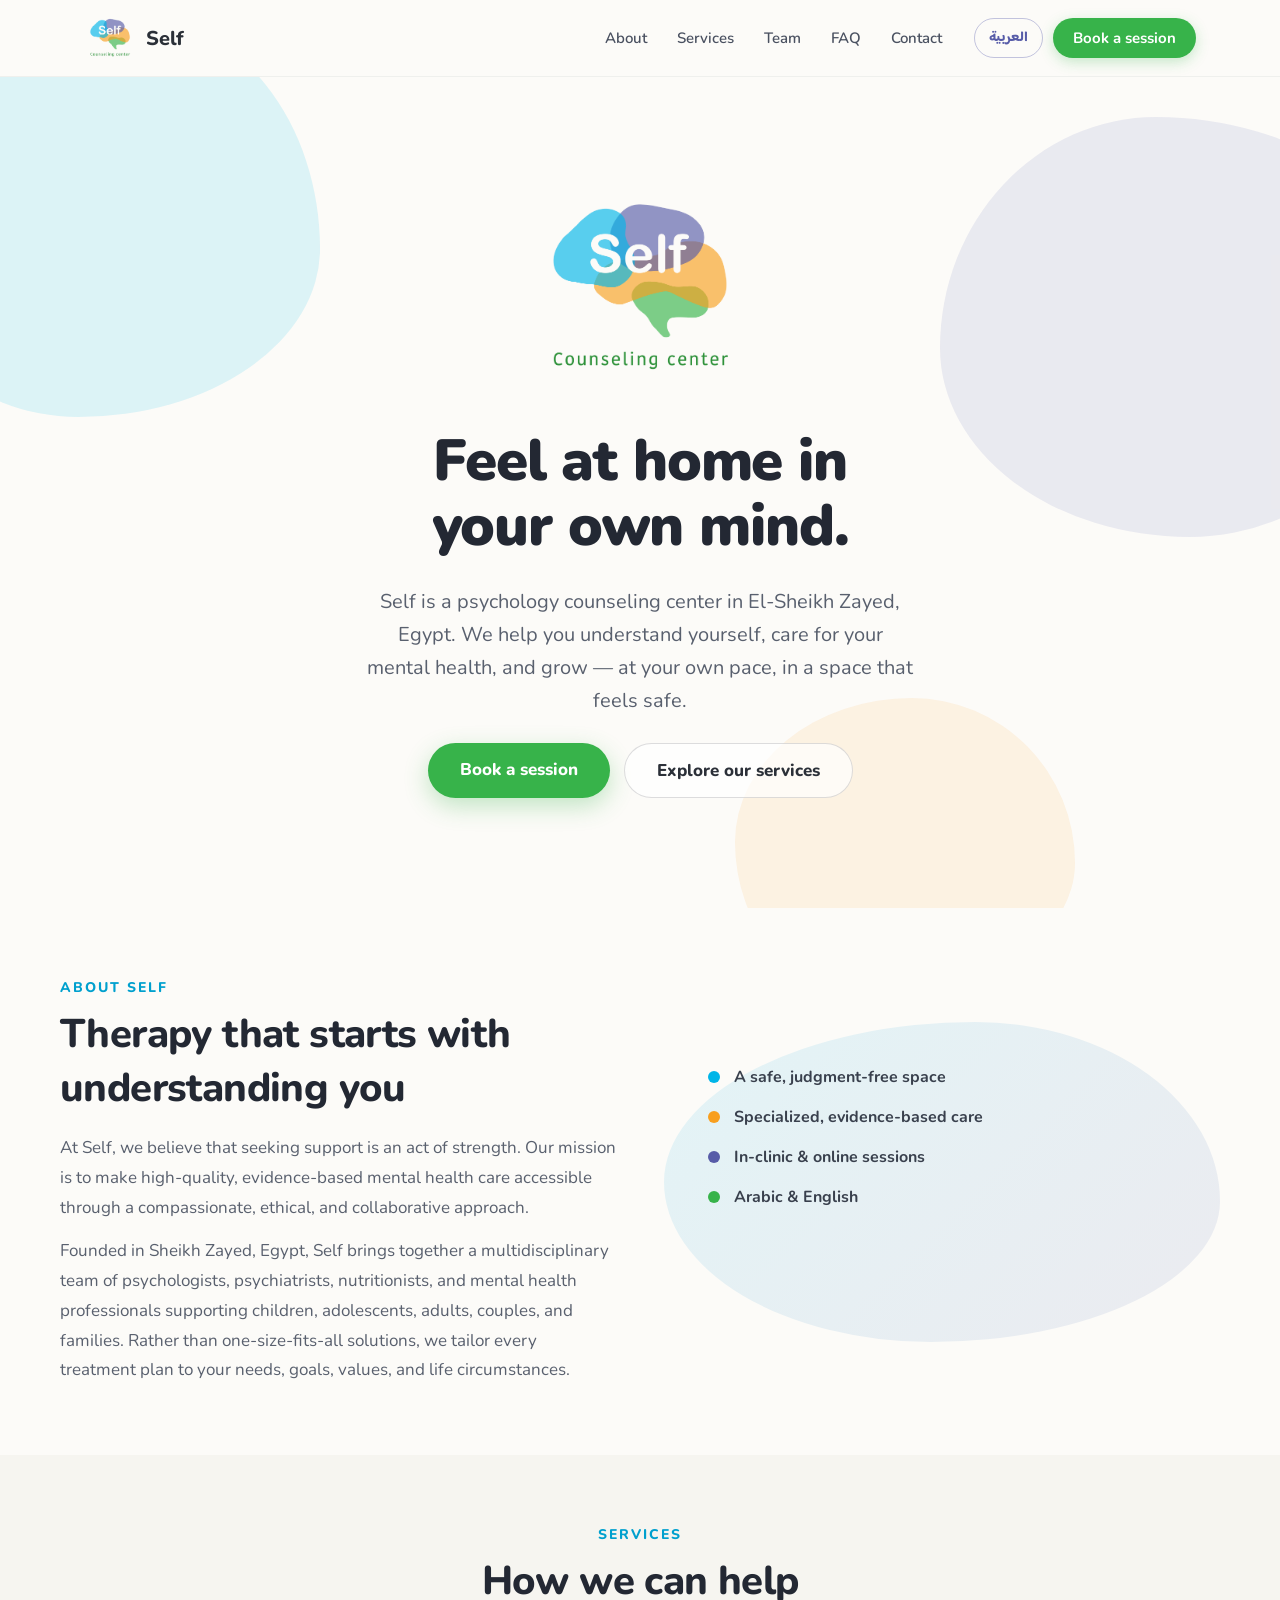
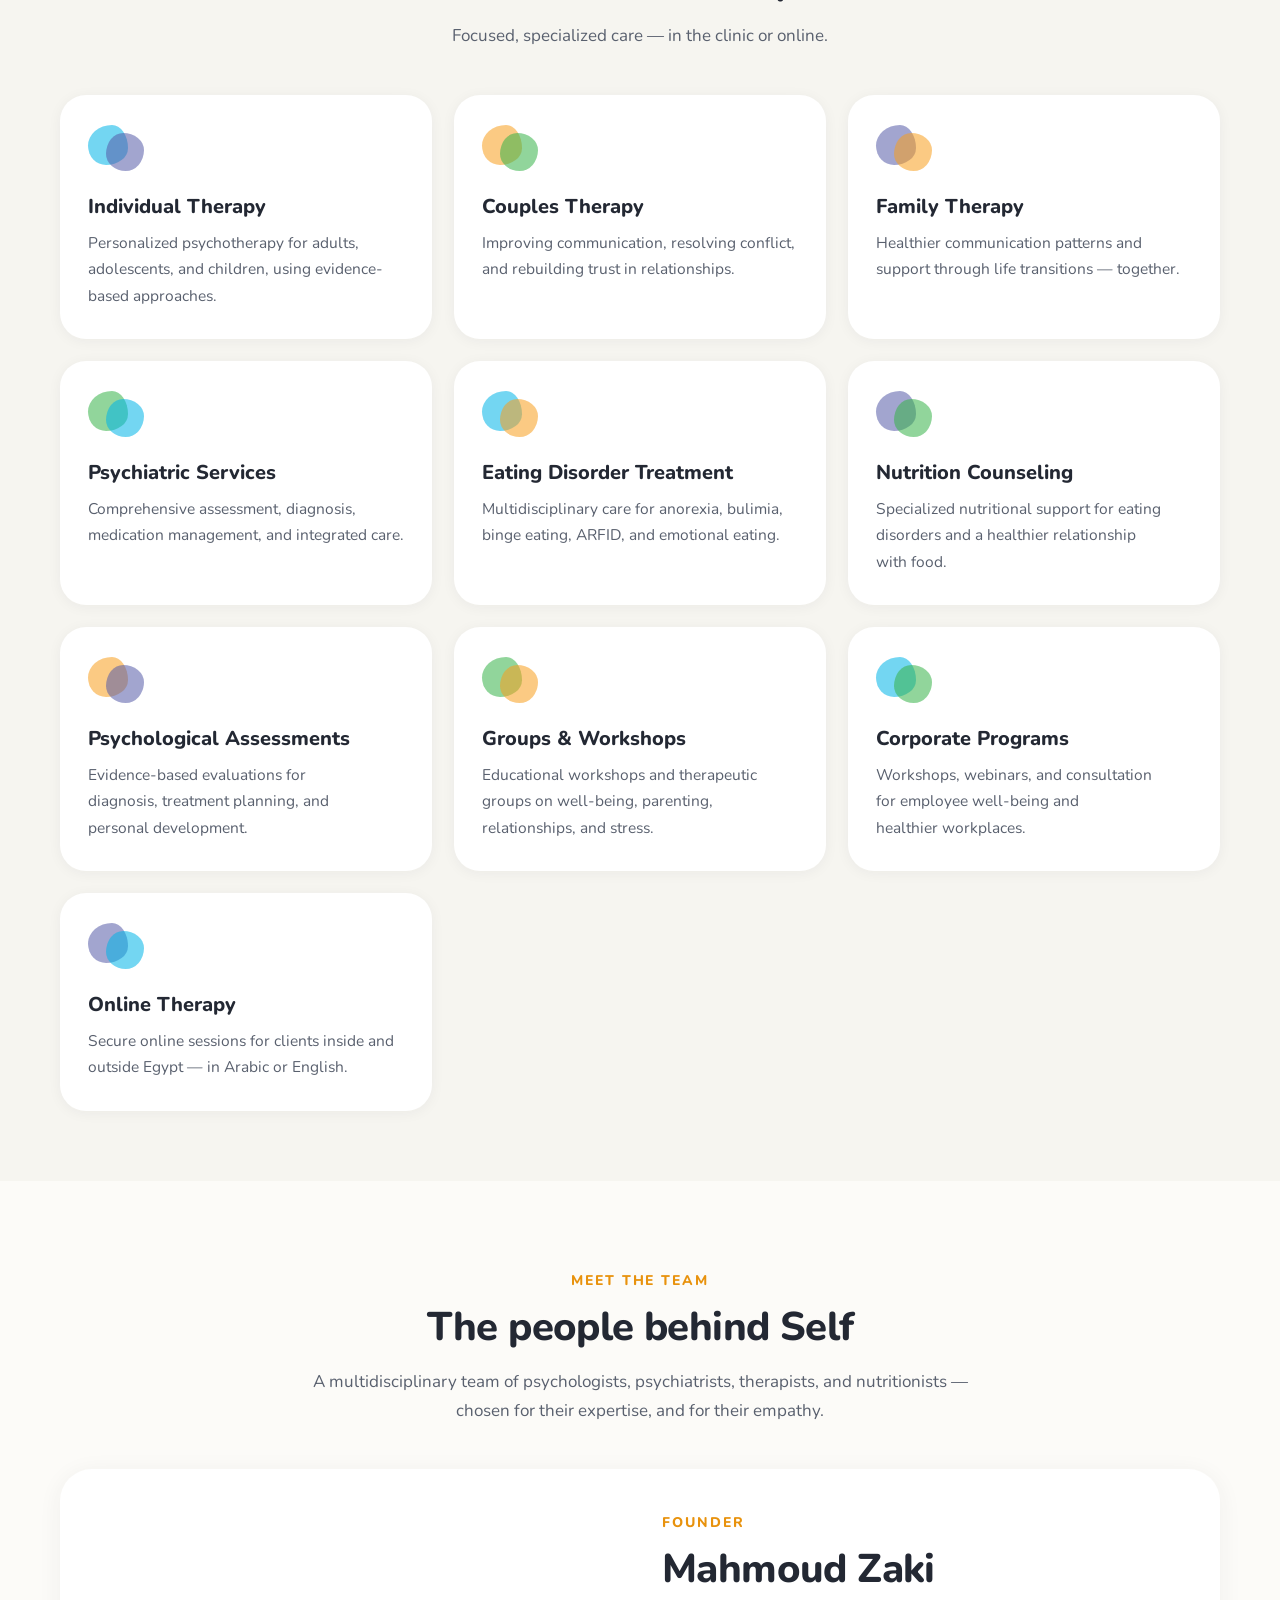
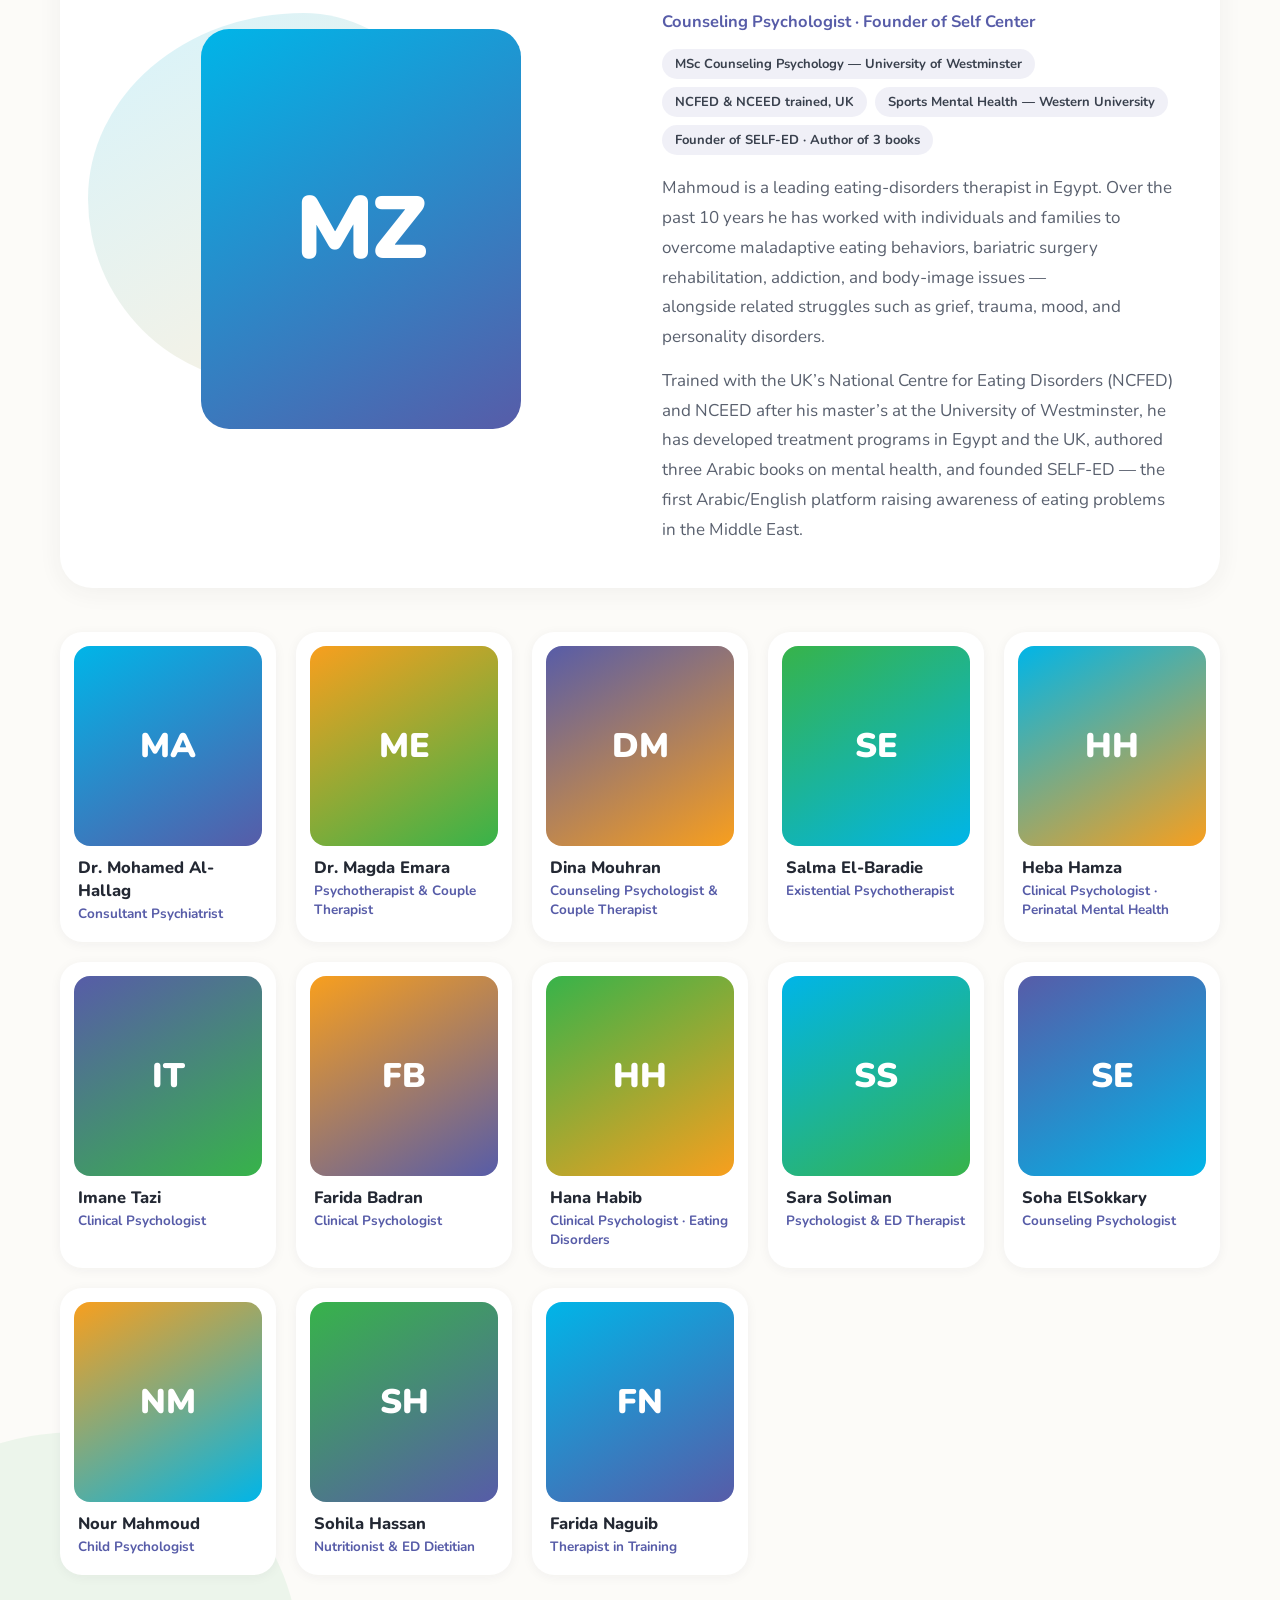
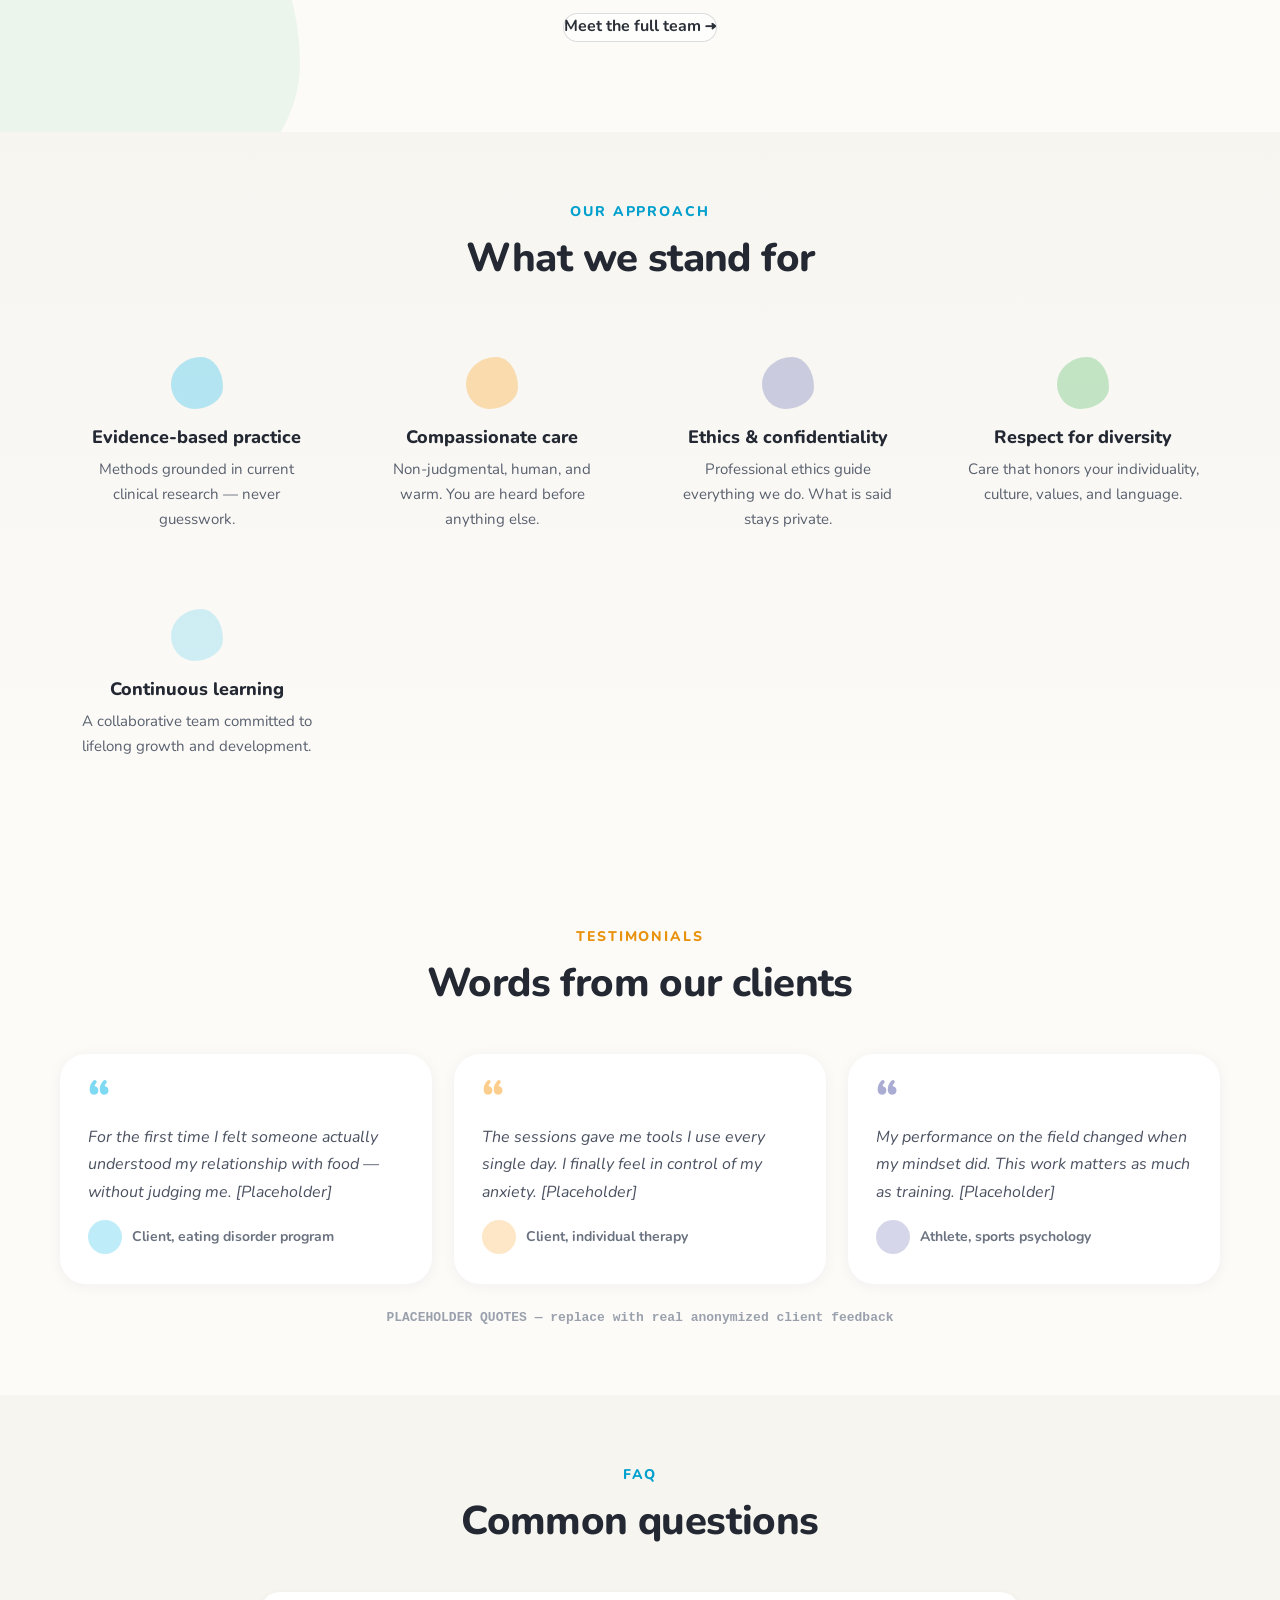
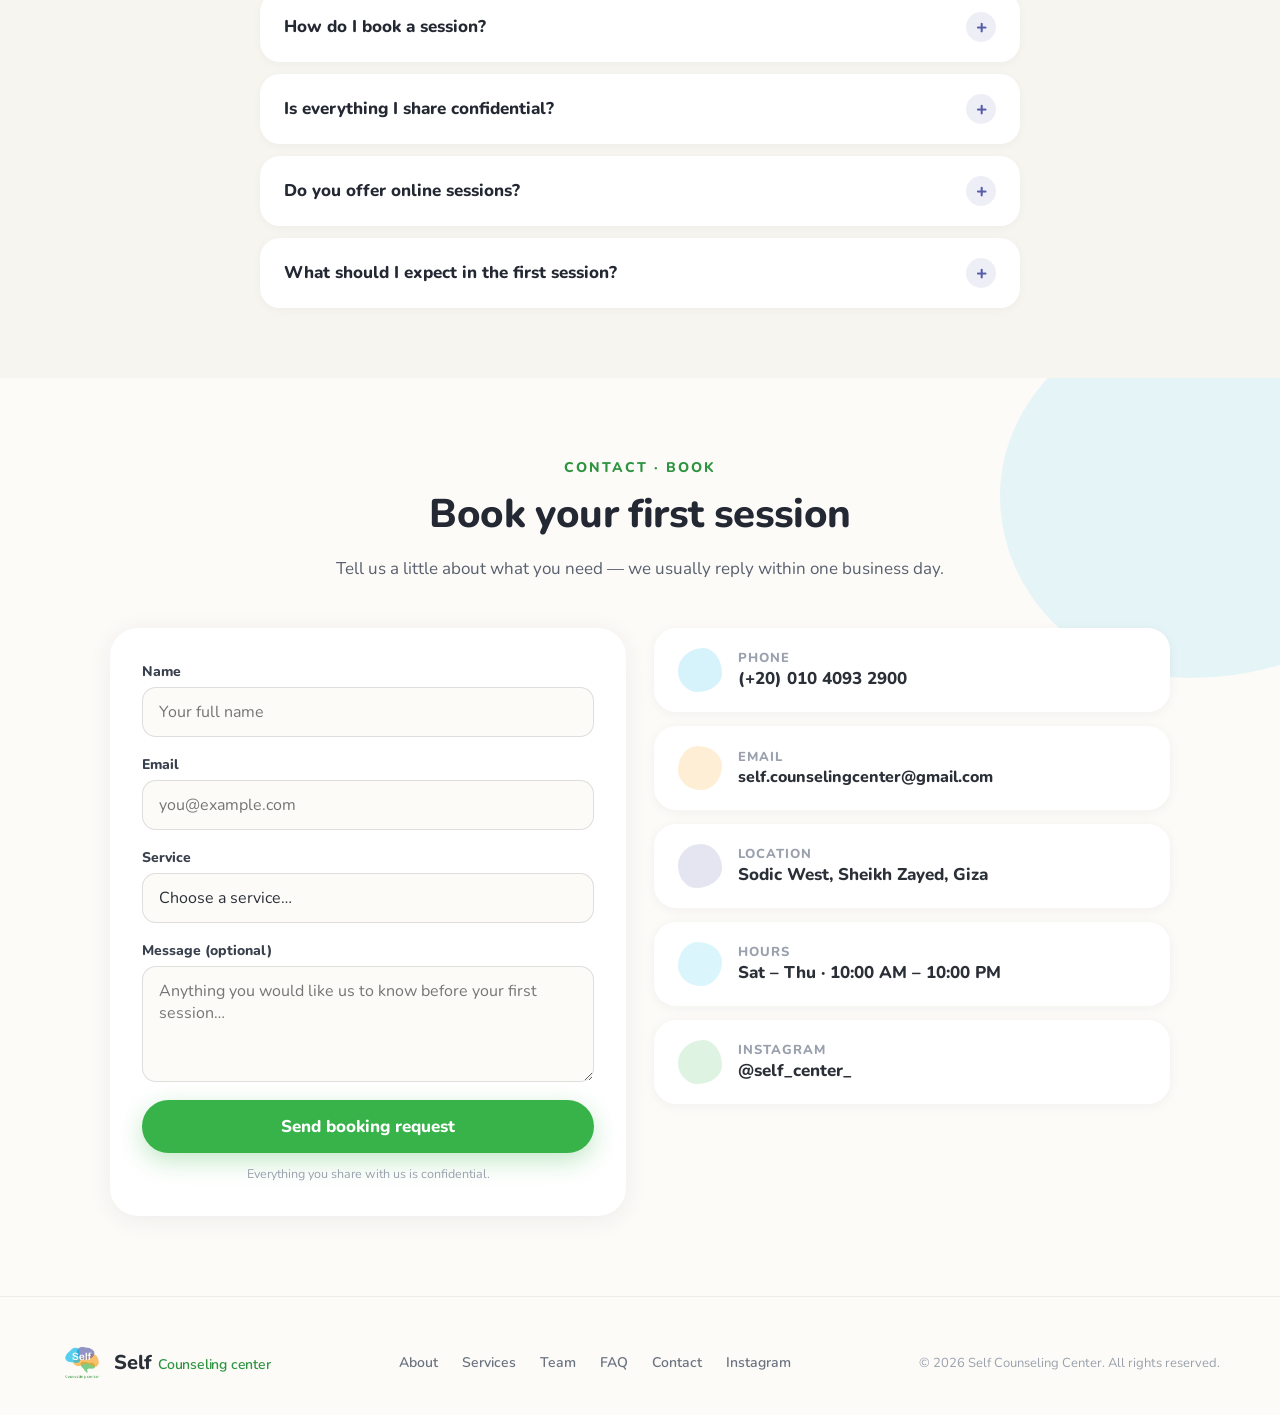
==== index.html @ 14d31b51 "Implement Self Website landing page from approved design Builds the bilingual (EN/AR) marketing site" ====
<!DOCTYPE html>
<html lang="en" dir="ltr">
<head>
<meta charset="utf-8">
<meta name="viewport" content="width=device-width, initial-scale=1">
<title>Self — Psychology Counseling Center</title>
<meta name="description" content="Self is a psychology counseling center in El-Sheikh Zayed, Egypt. Individual, couples, and family therapy, psychiatry, eating-disorder treatment, and nutrition counseling.">
<link rel="icon" href="assets/logo.png">
<link rel="preconnect" href="https://fonts.googleapis.com">
<link rel="preconnect" href="https://fonts.gstatic.com" crossorigin>
<link href="https://fonts.googleapis.com/css2?family=Nunito:wght@400;600;700;800;900&family=Baloo+Bhaijaan+2:wght@400;500;600;700&display=swap" rel="stylesheet">
<link rel="stylesheet" href="css/style.css">
</head>
<body>

<nav class="nav" data-reveal-skip>
  <div class="nav-inner">
    <a href="#hero" class="brand">
      <img src="assets/logo.png" alt="Self Counseling Center" class="brand-logo">
      <span class="brand-name">Self</span>
    </a>
    <div class="nav-links" id="navLinks"></div>
    <div class="nav-actions">
      <button type="button" id="langToggle" class="lang-btn"></button>
      <a href="#contact" class="btn btn-cta" id="navCta"></a>
    </div>
    <button type="button" id="navMenuToggle" class="nav-menu-toggle" aria-label="Menu" aria-expanded="false">
      <span></span><span></span><span></span>
    </button>
  </div>
</nav>

<header id="hero" class="hero">
  <div class="blob blob-a"></div>
  <div class="blob blob-b"></div>
  <div class="blob blob-c"></div>
  <div class="hero-inner" data-reveal>
    <img src="assets/logo.png" alt="Self — Counseling center" class="hero-logo">
    <h1 id="heroTitle"></h1>
    <p id="heroSub"></p>
    <div class="hero-ctas">
      <a href="#contact" class="btn btn-cta btn-lg" id="heroCta"></a>
      <a href="#services" class="btn btn-outline btn-lg" id="heroSecondary"></a>
    </div>
  </div>
</header>

<section id="about" class="section about">
  <div class="section-inner about-grid">
    <div data-reveal>
      <p class="kicker" id="aboutKicker"></p>
      <h2 id="aboutTitle"></h2>
      <p class="body-text" id="aboutP1"></p>
      <p class="body-text" id="aboutP2"></p>
    </div>
    <div class="about-panel" data-reveal>
      <div class="about-panel-blob"></div>
      <div class="about-stats" id="aboutStats"></div>
    </div>
  </div>
</section>

<section id="services" class="section services-section">
  <div class="section-inner">
    <div class="section-head" data-reveal>
      <p class="kicker" id="servicesKicker"></p>
      <h2 id="servicesTitle"></h2>
      <p class="section-sub" id="servicesSub"></p>
    </div>
    <div class="services-grid" id="servicesGrid"></div>
  </div>
</section>

<section id="team" class="section team-section">
  <div class="blob blob-d"></div>
  <div class="section-inner">
    <div class="section-head" data-reveal>
      <p class="kicker kicker-amber" id="teamKicker"></p>
      <h2 id="teamTitle"></h2>
      <p class="section-sub" id="teamSub"></p>
    </div>

    <div class="founder-card" data-reveal>
      <div class="founder-photo-wrap">
        <div class="founder-photo-blob"></div>
        <div class="founder-avatar" id="founderAvatar"></div>
      </div>
      <div>
        <p class="kicker kicker-amber" id="founderKicker"></p>
        <h3 class="founder-name" id="founderName"></h3>
        <p class="founder-role" id="founderRole"></p>
        <div class="founder-creds" id="founderCreds"></div>
        <p class="body-text" id="founderBio1"></p>
        <p class="body-text" id="founderBio2"></p>
      </div>
    </div>

    <div class="team-grid" id="teamGrid"></div>

    <div class="team-more" data-reveal>
      <a href="team.html" class="btn btn-outline" id="teamMoreLink"></a>
    </div>
  </div>
</section>

<section id="values" class="section values-section">
  <div class="section-inner">
    <div class="section-head" data-reveal>
      <p class="kicker" id="valuesKicker"></p>
      <h2 id="valuesTitle"></h2>
    </div>
    <div class="values-grid" id="valuesGrid"></div>
  </div>
</section>

<section id="testimonials" class="section">
  <div class="section-inner">
    <div class="section-head" data-reveal>
      <p class="kicker kicker-amber" id="testiKicker"></p>
      <h2 id="testiTitle"></h2>
    </div>
    <div class="testi-grid" id="testiGrid"></div>
    <p class="testi-note" data-reveal id="testiPlaceholderNote"></p>
  </div>
</section>

<section id="faq" class="section faq-section">
  <div class="section-inner section-inner-narrow">
    <div class="section-head" data-reveal>
      <p class="kicker" id="faqKicker"></p>
      <h2 id="faqTitle"></h2>
    </div>
    <div class="faq-list" id="faqList"></div>
  </div>
</section>

<section id="contact" class="section contact-section">
  <div class="blob blob-e"></div>
  <div class="section-inner section-inner-medium">
    <div class="section-head" data-reveal>
      <p class="kicker kicker-green" id="contactKicker"></p>
      <h2 id="contactTitle"></h2>
      <p class="section-sub" id="contactSub"></p>
    </div>
    <div class="contact-grid">
      <div class="contact-form-card" data-reveal>
        <div id="successPanel" class="success-panel" hidden>
          <div class="success-check">✓</div>
          <h3 id="successTitle"></h3>
          <p id="successSub"></p>
          <button type="button" class="btn btn-outline" id="successAgain"></button>
        </div>
        <form id="bookingForm" novalidate>
          <div class="field">
            <label for="f-name" id="fNameLabel"></label>
            <input id="f-name" name="name" type="text" autocomplete="name">
            <span class="field-error" id="errName"></span>
          </div>
          <div class="field">
            <label for="f-email" id="fEmailLabel"></label>
            <input id="f-email" name="email" type="email" autocomplete="email">
            <span class="field-error" id="errEmail"></span>
          </div>
          <div class="field">
            <label for="f-service" id="fServiceLabel"></label>
            <select id="f-service" name="service"></select>
            <span class="field-error" id="errService"></span>
          </div>
          <div class="field">
            <label for="f-msg" id="fMessageLabel"></label>
            <textarea id="f-msg" name="message" rows="4"></textarea>
          </div>
          <button type="submit" class="btn btn-cta btn-lg" id="fSubmit"></button>
          <p class="form-privacy" id="fPrivacy"></p>
        </form>
      </div>
      <div class="contact-info" data-reveal>
        <a href="tel:+201040932900" class="contact-card">
          <div class="contact-icon contact-icon-blue"></div>
          <div><div class="contact-label" id="cPhoneLabel"></div><div class="contact-value" dir="ltr">(+20) 010 4093 2900</div></div>
        </a>
        <a href="mailto:self.counselingcenter@gmail.com" class="contact-card">
          <div class="contact-icon contact-icon-amber"></div>
          <div><div class="contact-label" id="cEmailLabel"></div><div class="contact-value contact-value-break">self.counselingcenter@gmail.com</div></div>
        </a>
        <div class="contact-card contact-card-static">
          <div class="contact-icon contact-icon-purple"></div>
          <div><div class="contact-label" id="cLocationLabel"></div><div class="contact-value" id="cAddress"></div></div>
        </div>
        <div class="contact-card contact-card-static">
          <div class="contact-icon contact-icon-blue2"></div>
          <div><div class="contact-label" id="cHoursLabel"></div><div class="contact-value" id="cHoursVal"></div></div>
        </div>
        <a href="https://www.instagram.com/self_center_/" target="_blank" rel="noopener" class="contact-card">
          <div class="contact-icon contact-icon-green"></div>
          <div><div class="contact-label">Instagram</div><div class="contact-value" dir="ltr">@self_center_</div></div>
        </a>
      </div>
    </div>
  </div>
</section>

<footer class="footer">
  <div class="footer-inner">
    <a href="#hero" class="brand">
      <img src="assets/logo.png" alt="Self" class="footer-logo">
      <span class="brand-name">Self <span class="footer-wordmark" id="footerWordmark"></span></span>
    </a>
    <div class="footer-links" id="footerLinks"></div>
    <p class="footer-copy" id="copyright"></p>
  </div>
</footer>

<script src="js/i18n.js"></script>
<script src="js/main.js"></script>
</body>
</html>
---- css/style.css ----
:root {
  --ink: #2B3038;
  --ink-strong: #232833;
  --ink-soft: #59606E;
  --ink-mute: #6B7280;
  --ink-faint: #9AA1AD;
  --bg: #FCFBF8;
  --bg-alt: #F6F5F0;
  --blue: #00B5E8;
  --blue-deep: #00A0CE;
  --purple: #575CA8;
  --amber: #F89F1E;
  --amber-deep: #E8920D;
  --green: #37B34A;
  --green-deep: #2E9440;
  --red: #D64545;
  --cta: var(--green);
}

* { box-sizing: border-box; }

[hidden] { display: none !important; }

html { scroll-behavior: smooth; }

body {
  margin: 0;
  background: var(--bg);
  color: var(--ink);
  font-family: 'Nunito', 'Baloo Bhaijaan 2', sans-serif;
  -webkit-font-smoothing: antialiased;
  min-height: 100vh;
  overflow-x: hidden;
}

a { color: var(--green-deep); text-decoration: none; }
a:hover { color: var(--green-deep); }
::selection { background: rgba(0,181,232,.25); }

img { max-width: 100%; display: block; }

@keyframes blobFloat {
  0%, 100% { transform: translate(0, 0) scale(1); }
  50% { transform: translate(14px, -20px) scale(1.06); }
}
@keyframes blobFloat2 {
  0%, 100% { transform: translate(0, 0) scale(1); }
  50% { transform: translate(-16px, 14px) scale(1.04); }
}

.blob { position: absolute; pointer-events: none; }

/* ---------- Nav ---------- */
.nav {
  position: sticky;
  top: 0;
  z-index: 100;
  background: rgba(252,251,248,.85);
  backdrop-filter: blur(14px);
  -webkit-backdrop-filter: blur(14px);
  border-bottom: 1px solid rgba(43,48,56,.06);
}
.nav-inner {
  max-width: 1160px;
  margin: 0 auto;
  padding: 12px 24px;
  display: flex;
  align-items: center;
  gap: 20px;
  flex-wrap: wrap;
}
.brand { display: flex; align-items: center; gap: 10px; }
.brand-logo { height: 52px; width: 52px; object-fit: cover; object-position: center 32%; border-radius: 50%; }
.brand-name { font-weight: 800; font-size: 20px; color: var(--ink); letter-spacing: -.01em; }
.nav-links { display: flex; align-items: center; gap: 6px; flex-wrap: wrap; margin-inline-start: auto; }
.nav-links a { padding: 8px 12px; border-radius: 999px; font-size: 15px; font-weight: 600; color: #4A5160; transition: background .2s, color .2s; }
.nav-links a:hover { background: rgba(87,92,168,.08); color: var(--ink); }
.nav-actions { display: flex; align-items: center; gap: 10px; }
.nav-menu-toggle { display: none; flex-direction: column; justify-content: center; gap: 4px; width: 38px; height: 38px; border: none; background: transparent; cursor: pointer; padding: 0; }
.nav-menu-toggle span { display: block; height: 2px; background: var(--ink); border-radius: 2px; }

.lang-btn {
  border: 1.5px solid rgba(87,92,168,.35);
  background: transparent;
  color: var(--purple);
  font-family: inherit;
  font-size: 14px;
  font-weight: 700;
  padding: 7px 14px;
  border-radius: 999px;
  cursor: pointer;
  transition: background .2s;
}
.lang-btn:hover { background: rgba(87,92,168,.08); }

.btn { display: inline-block; font-weight: 700; border-radius: 999px; cursor: pointer; font-family: inherit; }
.btn-cta {
  background: var(--cta);
  color: #fff;
  font-size: 15px;
  font-weight: 700;
  padding: 10px 20px;
  box-shadow: 0 4px 14px rgba(55,179,74,.28);
  transition: transform .2s ease;
  border: none;
}
.btn-cta:hover { transform: translateY(-1px); color: #fff; }
.btn-outline {
  border: 1.5px solid rgba(43,48,56,.16);
  color: var(--ink);
  background: rgba(255,255,255,.7);
  font-weight: 700;
  transition: border-color .2s, color .2s;
}
.btn-outline:hover { border-color: rgba(87,92,168,.5); color: var(--purple); }
.btn-lg { font-size: 17px; font-weight: 800; padding: 15px 32px; }
.btn-cta.btn-lg { box-shadow: 0 8px 24px rgba(55,179,74,.3); }
.btn-cta.btn-lg:hover { transform: translateY(-2px); }

/* ---------- Hero ---------- */
.hero { position: relative; padding: 96px 24px 110px; text-align: center; overflow: hidden; }
.blob-a { inset-inline-start: -120px; top: -60px; width: 440px; height: 400px; background: rgba(0,181,232,.13); border-radius: 58% 42% 55% 45% / 52% 58% 42% 48%; animation: blobFloat 11s ease-in-out infinite; }
.blob-b { inset-inline-end: -140px; top: 40px; width: 480px; height: 420px; background: rgba(87,92,168,.11); border-radius: 45% 55% 48% 52% / 55% 45% 55% 45%; animation: blobFloat2 13s ease-in-out infinite; }
.blob-c { inset-inline-end: 16%; bottom: -90px; width: 340px; height: 300px; background: rgba(248,159,30,.10); border-radius: 52% 48% 60% 40% / 48% 55% 45% 52%; animation: blobFloat 15s ease-in-out infinite; }
.hero-inner { position: relative; max-width: 760px; margin: 0 auto; display: flex; flex-direction: column; align-items: center; gap: 26px; }
.hero-logo { width: min(230px, 52vw); height: auto; }
.hero h1 { margin: 0; font-size: clamp(34px, 5.2vw, 58px); line-height: 1.12; font-weight: 900; letter-spacing: -.02em; color: var(--ink-strong); text-wrap: balance; }
.hero p { margin: 0; max-width: 560px; font-size: clamp(17px, 2vw, 20px); line-height: 1.65; color: var(--ink-soft); text-wrap: pretty; }
.hero-ctas { display: flex; gap: 14px; flex-wrap: wrap; justify-content: center; }

/* ---------- Sections ---------- */
.section { padding: 70px 24px; }
.section-inner { max-width: 1160px; margin: 0 auto; }
.section-inner-narrow { max-width: 760px; margin: 0 auto; }
.section-inner-medium { max-width: 1060px; margin: 0 auto; position: relative; }
.section-head { text-align: center; max-width: 660px; margin: 0 auto 44px; }
.kicker { margin: 0 0 10px; font-size: 14px; font-weight: 800; letter-spacing: .14em; text-transform: uppercase; color: var(--blue-deep); }
.kicker-amber { color: var(--amber-deep); }
.kicker-green { color: var(--green-deep); }
.section-head h2, .about h2, .team-section h3 { margin: 0 0 14px; font-size: clamp(28px, 3.4vw, 40px); font-weight: 800; letter-spacing: -.015em; color: var(--ink-strong); }
.section-sub { margin: 0; font-size: 17px; line-height: 1.7; color: var(--ink-soft); }
.body-text { margin: 0 0 14px; font-size: 17px; line-height: 1.75; color: var(--ink-soft); text-wrap: pretty; }
.body-text:last-child { margin-bottom: 0; }

/* ---------- About ---------- */
.about-grid { display: grid; grid-template-columns: repeat(auto-fit, minmax(300px, 1fr)); gap: 48px; align-items: center; }
.about h2 { margin-bottom: 18px; }
.about-panel { position: relative; min-height: 320px; }
.about-panel-blob { position: absolute; inset: 0; background: linear-gradient(135deg, rgba(0,181,232,.10), rgba(87,92,168,.10)); border-radius: 56% 44% 52% 48% / 50% 56% 44% 50%; }
.about-stats { position: relative; height: 100%; display: flex; flex-direction: column; justify-content: center; gap: 18px; padding: 44px; }
.about-stat { display: flex; align-items: center; gap: 14px; }
.about-stat-dot { width: 12px; height: 12px; border-radius: 50%; flex: none; }
.about-stat-label { font-size: 16px; font-weight: 700; color: #39404D; }

/* ---------- Services ---------- */
.services-section { background: var(--bg-alt); }
.services-grid { display: grid; grid-template-columns: repeat(auto-fit, minmax(280px, 1fr)); gap: 22px; }
.service-card { background: #fff; border-radius: 26px; padding: 30px 28px; box-shadow: 0 2px 14px rgba(43,48,56,.05); transition: transform .25s ease, box-shadow .25s ease; }
.service-card:hover { transform: translateY(-4px); box-shadow: 0 10px 28px rgba(43,48,56,.09); }
.service-icon { position: relative; width: 56px; height: 48px; margin-bottom: 20px; }
.service-icon span { position: absolute; opacity: .55; }
.service-icon span:first-child { inset-inline-start: 0; top: 0; width: 40px; height: 40px; border-radius: 60% 40% 55% 45% / 52% 58% 42% 48%; }
.service-icon span:last-child { inset-inline-start: 18px; top: 8px; width: 38px; height: 38px; border-radius: 45% 55% 48% 52% / 55% 45% 55% 45%; }
.service-card h3 { margin: 0 0 10px; font-size: 20px; font-weight: 800; color: var(--ink-strong); }
.service-card p { margin: 0; font-size: 15.5px; line-height: 1.7; color: var(--ink-soft); text-wrap: pretty; }

/* ---------- Team ---------- */
.team-section { position: relative; padding: 90px 24px; overflow: hidden; }
.blob-d { inset-inline-start: -160px; bottom: -120px; width: 460px; height: 420px; background: rgba(55,179,74,.08); border-radius: 52% 48% 60% 40% / 48% 55% 45% 52%; }
.team-section .section-inner { position: relative; }

.founder-card {
  background: #fff;
  border-radius: 32px;
  padding: clamp(24px, 4vw, 44px);
  box-shadow: 0 4px 24px rgba(43,48,56,.06);
  display: grid;
  grid-template-columns: repeat(auto-fit, minmax(280px, 1fr));
  gap: 44px;
  align-items: center;
  margin-bottom: 44px;
}
.founder-photo-wrap { display: flex; justify-content: center; position: relative; }
.founder-photo-blob {
  position: absolute; inset: -16px;
  background: linear-gradient(150deg, rgba(0,181,232,.16), rgba(248,159,30,.14));
  border-radius: 56% 44% 52% 48% / 50% 56% 44% 50%;
  width: 385px; height: 371px;
}
.founder-avatar {
  position: relative;
  width: min(320px, 72vw);
  height: 400px;
  border-radius: 28px;
  background: linear-gradient(150deg, var(--blue), var(--purple));
  display: flex;
  align-items: center;
  justify-content: center;
  color: #fff;
  font-size: 88px;
  font-weight: 900;
  letter-spacing: -.02em;
}
.founder-name { margin: 0 0 6px; font-size: clamp(24px, 3vw, 32px); font-weight: 800; letter-spacing: -.015em; color: var(--ink-strong); }
.founder-role { margin: 0 0 16px; font-size: 16.5px; font-weight: 700; color: var(--purple); }
.founder-creds { display: flex; flex-wrap: wrap; gap: 8px; margin-bottom: 18px; }
.founder-creds span { font-size: 13px; font-weight: 700; color: #39404D; background: rgba(87,92,168,.09); padding: 6px 13px; border-radius: 999px; }

.team-grid { display: grid; grid-template-columns: repeat(auto-fit, minmax(200px, 1fr)); gap: 20px; }
.team-card {
  background: #fff;
  border-radius: 22px;
  padding: 14px 14px 18px;
  box-shadow: 0 2px 12px rgba(43,48,56,.05);
  display: flex;
  flex-direction: column;
  gap: 10px;
  transition: transform .25s ease, box-shadow .25s ease;
}
.team-card:hover { transform: translateY(-4px); box-shadow: 0 10px 24px rgba(43,48,56,.1); }
.team-avatar {
  width: 100%;
  height: 200px;
  border-radius: 16px;
  display: flex;
  align-items: center;
  justify-content: center;
  color: #fff;
  font-size: 34px;
  font-weight: 900;
}
.team-card-body { padding: 0 4px; }
.team-card-name { font-size: 16.5px; font-weight: 800; color: var(--ink-strong); }
.team-card-title { font-size: 13.5px; font-weight: 700; color: var(--purple); line-height: 1.4; margin-top: 3px; }
.team-more { text-align: center; margin-top: 38px; }

/* ---------- Values ---------- */
.values-section { background: linear-gradient(180deg, var(--bg-alt), var(--bg)); }
.values-grid { display: grid; grid-template-columns: repeat(auto-fit, minmax(230px, 1fr)); gap: 22px; }
.value-card { text-align: center; padding: 28px 20px; }
.value-icon { width: 52px; height: 52px; margin: 0 auto 16px; border-radius: 58% 42% 55% 45% / 52% 58% 42% 48%; opacity: .8; }
.value-card h3 { margin: 0 0 8px; font-size: 18px; font-weight: 800; color: var(--ink-strong); }
.value-card p { margin: 0; font-size: 15px; line-height: 1.65; color: var(--ink-soft); }

/* ---------- Testimonials ---------- */
.testi-grid { display: grid; grid-template-columns: repeat(auto-fit, minmax(280px, 1fr)); gap: 22px; }
.testi-card { background: #fff; border-radius: 26px; padding: 30px 28px; box-shadow: 0 2px 14px rgba(43,48,56,.05); display: flex; flex-direction: column; gap: 14px; }
.testi-quote-mark { font-size: 44px; line-height: .6; font-weight: 900; opacity: .5; }
.testi-card p { margin: 0; font-size: 16px; line-height: 1.7; color: #4A5160; font-style: italic; text-wrap: pretty; }
.testi-who { margin-top: auto; display: flex; align-items: center; gap: 10px; }
.testi-avatar { width: 34px; height: 34px; border-radius: 50%; opacity: .25; }
.testi-who span { font-size: 14px; font-weight: 700; color: var(--ink-mute); }
.testi-note { text-align: center; margin: 26px 0 0; font-size: 13px; font-weight: 700; color: var(--ink-faint); font-family: ui-monospace, monospace; }

/* ---------- FAQ ---------- */
.faq-section { background: var(--bg-alt); }
.faq-list { display: flex; flex-direction: column; gap: 12px; }
.faq-item { background: #fff; border-radius: 20px; box-shadow: 0 2px 10px rgba(43,48,56,.04); overflow: hidden; }
.faq-question {
  width: 100%;
  display: flex;
  align-items: center;
  justify-content: space-between;
  gap: 16px;
  padding: 20px 24px;
  background: transparent;
  border: none;
  cursor: pointer;
  font-family: inherit;
  text-align: start;
}
.faq-question span:first-child { font-size: 17px; font-weight: 800; color: var(--ink-strong); }
.faq-icon {
  flex: none; width: 30px; height: 30px; border-radius: 50%;
  background: rgba(87,92,168,.1); color: var(--purple);
  display: flex; align-items: center; justify-content: center;
  font-size: 19px; font-weight: 800;
  transform: rotate(0deg);
  transition: transform .3s ease, background .3s ease, color .3s ease;
}
.faq-item.open .faq-icon { background: rgba(55,179,74,.15); color: var(--green-deep); transform: rotate(45deg); }
.faq-answer { max-height: 0; opacity: 0; overflow: hidden; transition: max-height .45s ease, opacity .35s ease; }
.faq-item.open .faq-answer { max-height: 420px; opacity: 1; }
.faq-answer p { margin: 0; padding: 0 24px 22px; font-size: 15.5px; line-height: 1.75; color: var(--ink-soft); text-wrap: pretty; }

/* ---------- Contact ---------- */
.contact-section { position: relative; padding: 80px 24px; overflow: hidden; }
.blob-e { inset-inline-end: -140px; top: -80px; width: 420px; height: 380px; background: rgba(0,181,232,.09); border-radius: 58% 42% 55% 45% / 52% 58% 42% 48%; }
.contact-grid { display: grid; grid-template-columns: repeat(auto-fit, minmax(300px, 1fr)); gap: 28px; align-items: start; }
.contact-form-card { background: #fff; border-radius: 28px; padding: 34px 32px; box-shadow: 0 4px 24px rgba(43,48,56,.07); }

.field { display: flex; flex-direction: column; gap: 6px; margin-bottom: 18px; }
.field label { font-size: 14px; font-weight: 800; color: #39404D; }
.field input, .field select, .field textarea {
  font-family: inherit;
  font-size: 16px;
  padding: 13px 16px;
  border-radius: 14px;
  border: 1.5px solid rgba(43,48,56,.14);
  background: var(--bg);
  color: var(--ink);
  outline: none;
  transition: border-color .2s;
  width: 100%;
}
.field input:focus, .field select:focus, .field textarea:focus { border-color: var(--blue); }
.field select { appearance: none; cursor: pointer; }
.field textarea { resize: vertical; }
.field-error { font-size: 13px; font-weight: 700; color: var(--red); display: none; }
.field-error.show { display: block; }
.field.has-error input, .field.has-error select { border-color: var(--red); }

#bookingForm .btn-cta { border: none; width: 100%; }
.form-privacy { margin: 12px 0 0; font-size: 12.5px; color: var(--ink-faint); text-align: center; }

.success-panel { text-align: center; padding: 30px 10px; display: flex; flex-direction: column; align-items: center; gap: 16px; }
.success-check { width: 64px; height: 64px; border-radius: 50%; background: rgba(55,179,74,.14); display: flex; align-items: center; justify-content: center; font-size: 30px; color: var(--green-deep); font-weight: 900; }
.success-panel h3 { margin: 0; font-size: 22px; font-weight: 800; color: var(--ink-strong); }
.success-panel p { margin: 0; font-size: 16px; line-height: 1.7; color: var(--ink-soft); }
.success-panel .btn-outline { border: 1.5px solid rgba(43,48,56,.16); background: transparent; color: var(--ink); font-size: 15px; padding: 10px 22px; }

.contact-info { display: flex; flex-direction: column; gap: 14px; }
.contact-card {
  display: flex; align-items: center; gap: 16px;
  background: #fff; border-radius: 22px; padding: 20px 24px;
  box-shadow: 0 2px 12px rgba(43,48,56,.05);
  transition: box-shadow .2s;
}
.contact-card:hover { box-shadow: 0 6px 20px rgba(43,48,56,.09); }
.contact-icon { width: 44px; height: 44px; flex: none; }
.contact-icon-blue { border-radius: 58% 42% 55% 45% / 52% 58% 42% 48%; background: rgba(0,181,232,.16); }
.contact-icon-amber { border-radius: 45% 55% 48% 52% / 55% 45% 55% 45%; background: rgba(248,159,30,.18); }
.contact-icon-purple { border-radius: 52% 48% 60% 40% / 48% 55% 45% 52%; background: rgba(87,92,168,.16); }
.contact-icon-blue2 { border-radius: 45% 55% 48% 52% / 55% 45% 55% 45%; background: rgba(0,181,232,.14); }
.contact-icon-green { border-radius: 58% 42% 55% 45% / 52% 58% 42% 48%; background: rgba(55,179,74,.16); }
.contact-label { font-size: 13px; font-weight: 800; text-transform: uppercase; letter-spacing: .08em; color: var(--ink-faint); }
.contact-value { font-size: 17px; font-weight: 800; color: var(--ink); }
.contact-value-break { font-size: 16px; word-break: break-all; }

/* ---------- Footer ---------- */
.footer { border-top: 1px solid rgba(43,48,56,.07); padding: 44px 24px 30px; background: var(--bg); }
.footer-inner { max-width: 1160px; margin: 0 auto; display: flex; flex-wrap: wrap; align-items: center; gap: 28px; justify-content: space-between; }
.footer-logo { height: 44px; width: 44px; object-fit: cover; object-position: center 32%; border-radius: 50%; }
.footer-wordmark { font-weight: 600; color: var(--green-deep); font-size: 14px; }
.footer-links { display: flex; gap: 4px; flex-wrap: wrap; }
.footer-links a { padding: 6px 10px; font-size: 14px; font-weight: 600; color: var(--ink-mute); transition: color .2s; }
.footer-links a:hover { color: var(--purple); }
.footer-copy { margin: 0; font-size: 13px; color: var(--ink-faint); }

/* ---------- Reveal on scroll ---------- */
[data-reveal] { opacity: 0; transform: translateY(20px); transition: opacity .7s ease, transform .7s ease; }
[data-reveal].in-view { opacity: 1; transform: translateY(0); }

/* ---------- Responsive ---------- */
@media (max-width: 720px) {
  .nav-links { display: none; width: 100%; order: 3; flex-direction: column; align-items: stretch; gap: 2px; }
  .nav-links.open { display: flex; }
  .nav-links a { padding: 12px 14px; }
  .nav-menu-toggle { display: flex; }
  .nav-actions { margin-inline-start: auto; }
}

@media (prefers-reduced-motion: reduce) {
  html { scroll-behavior: auto; }
  .blob { animation: none !important; }
  [data-reveal] { opacity: 1; transform: none; transition: none; }
}
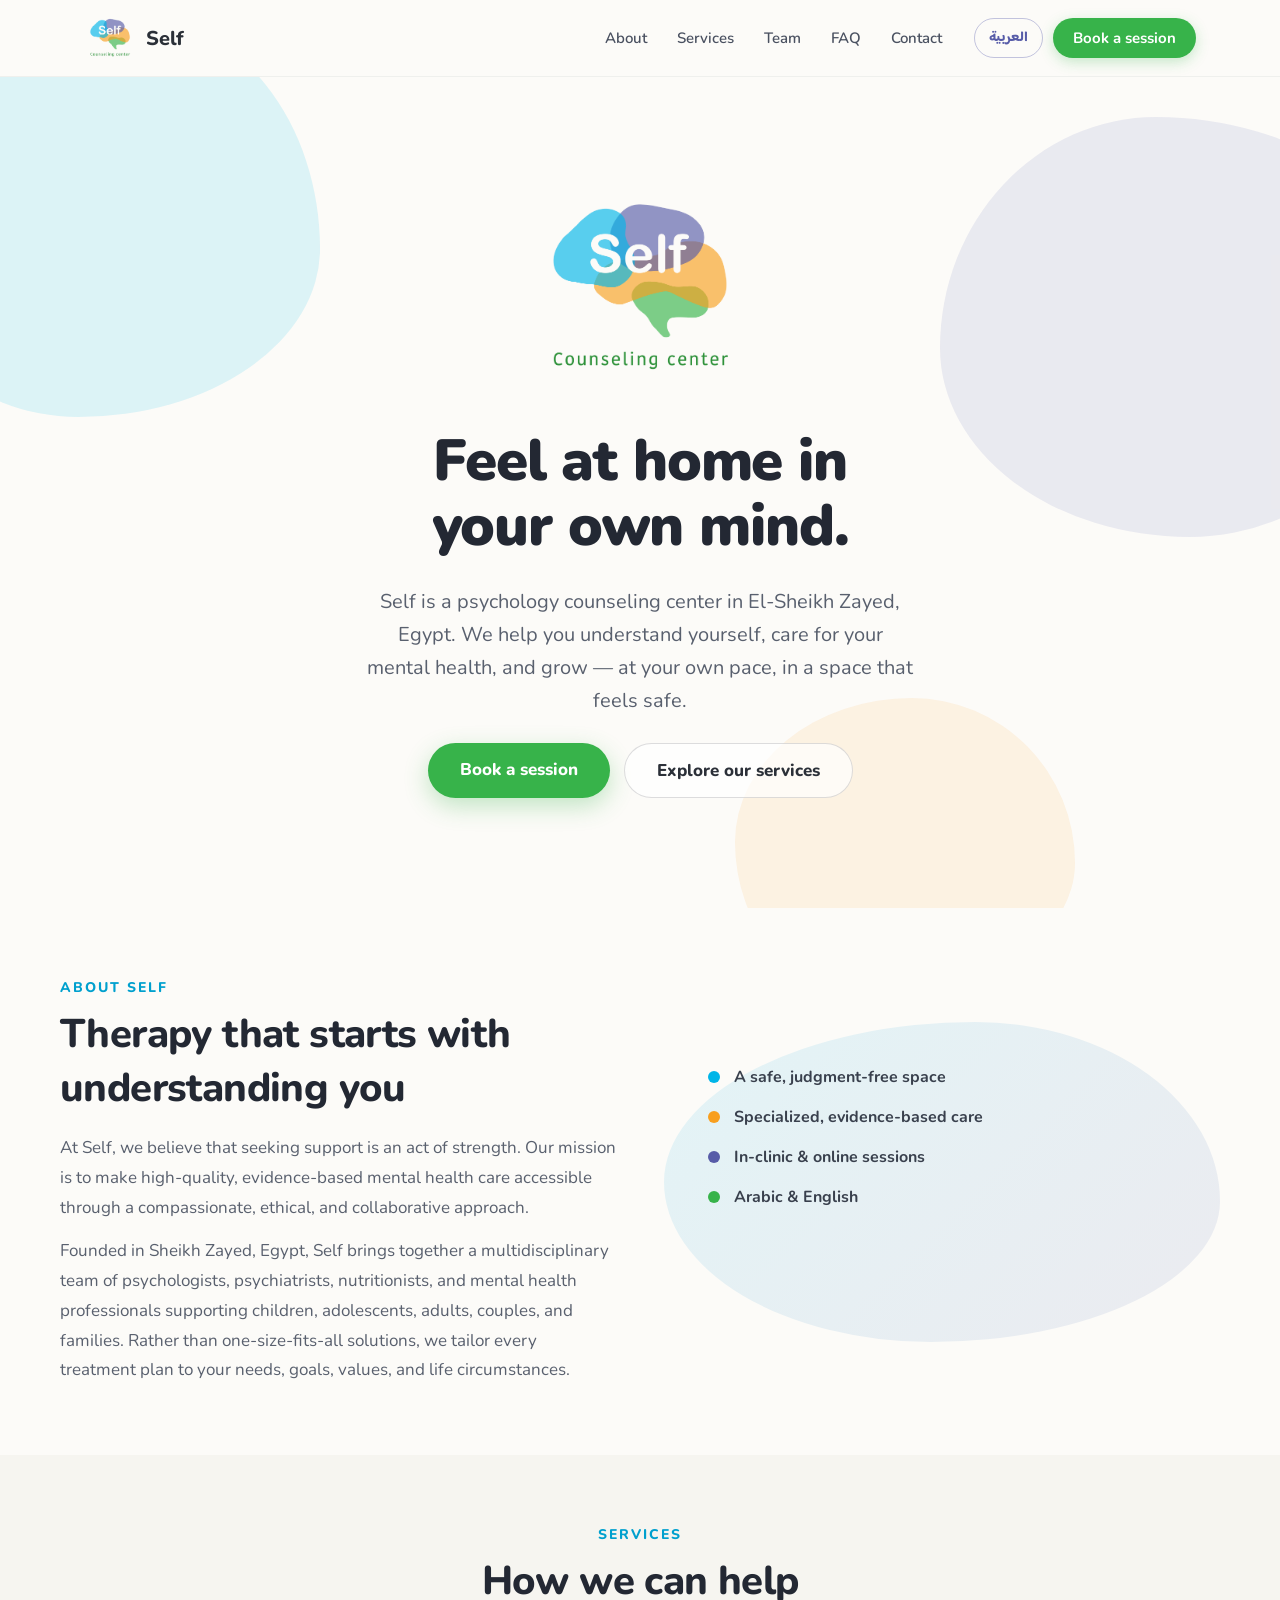
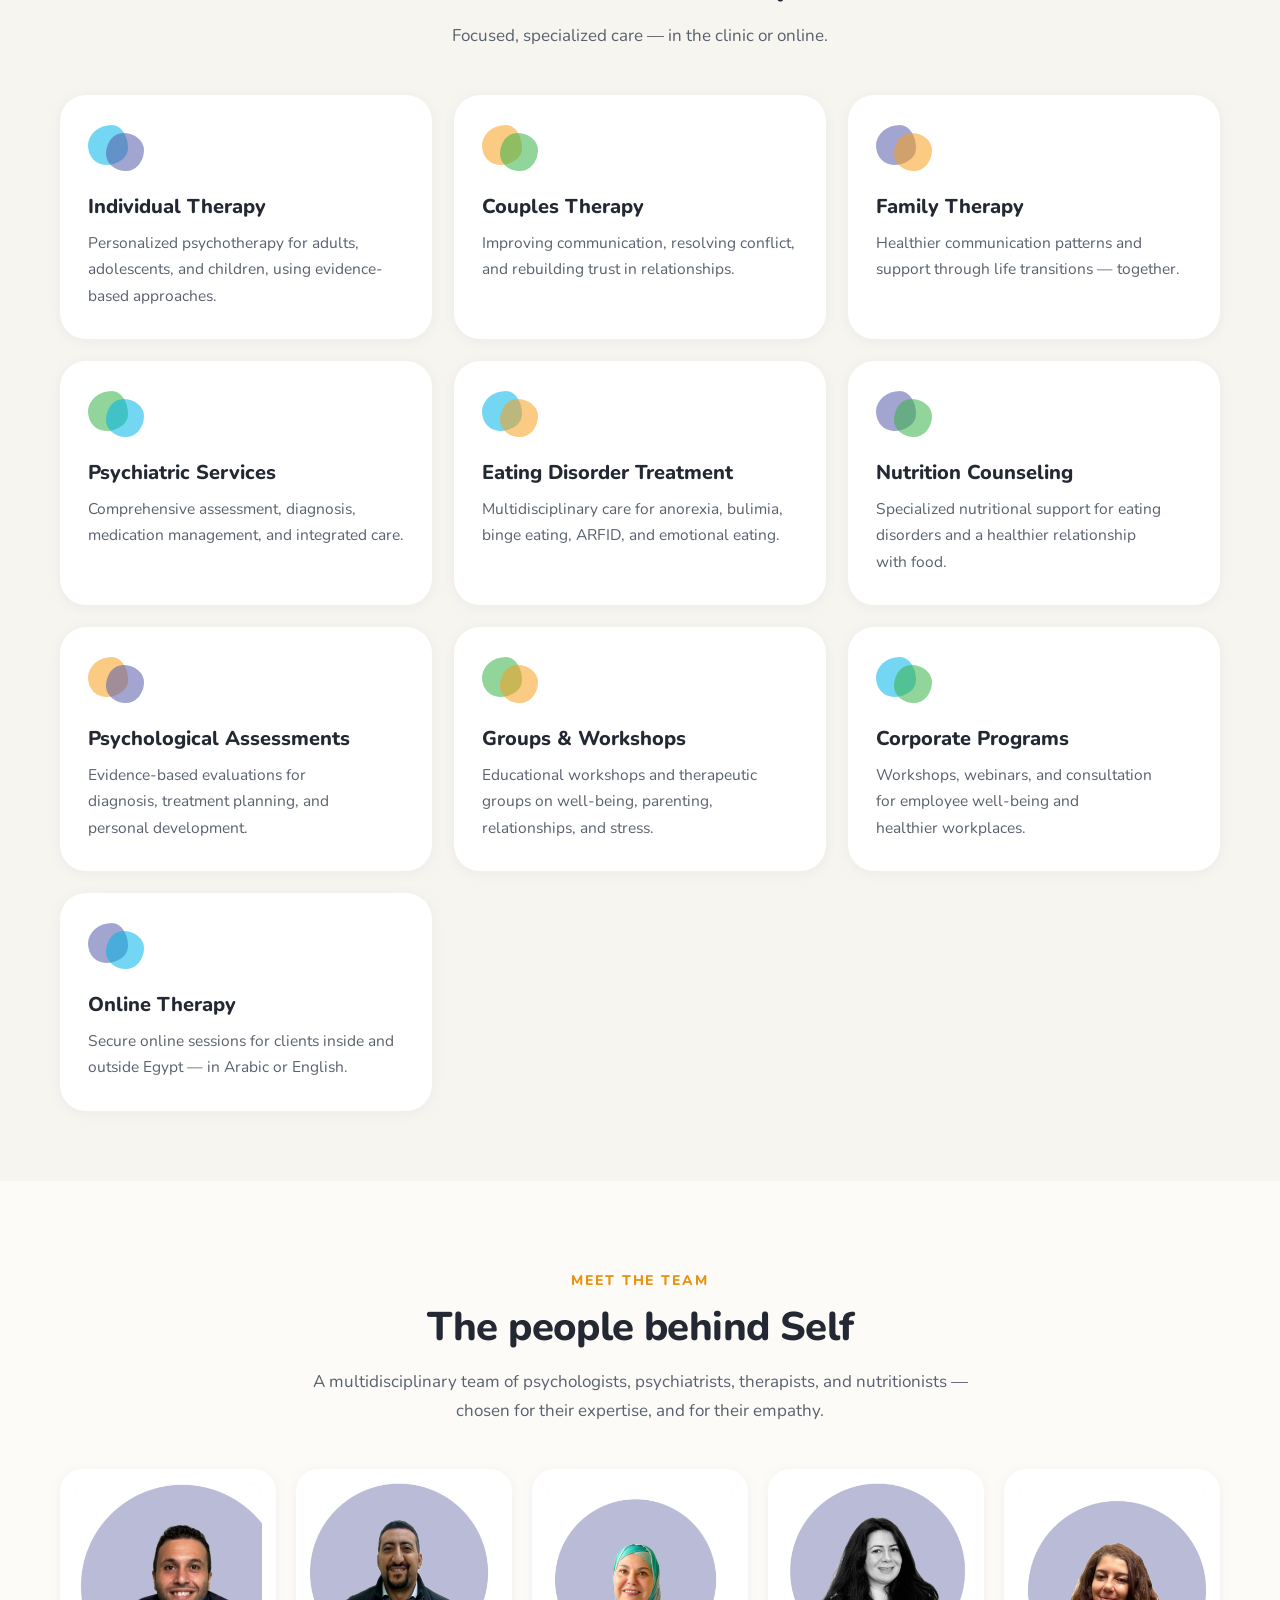
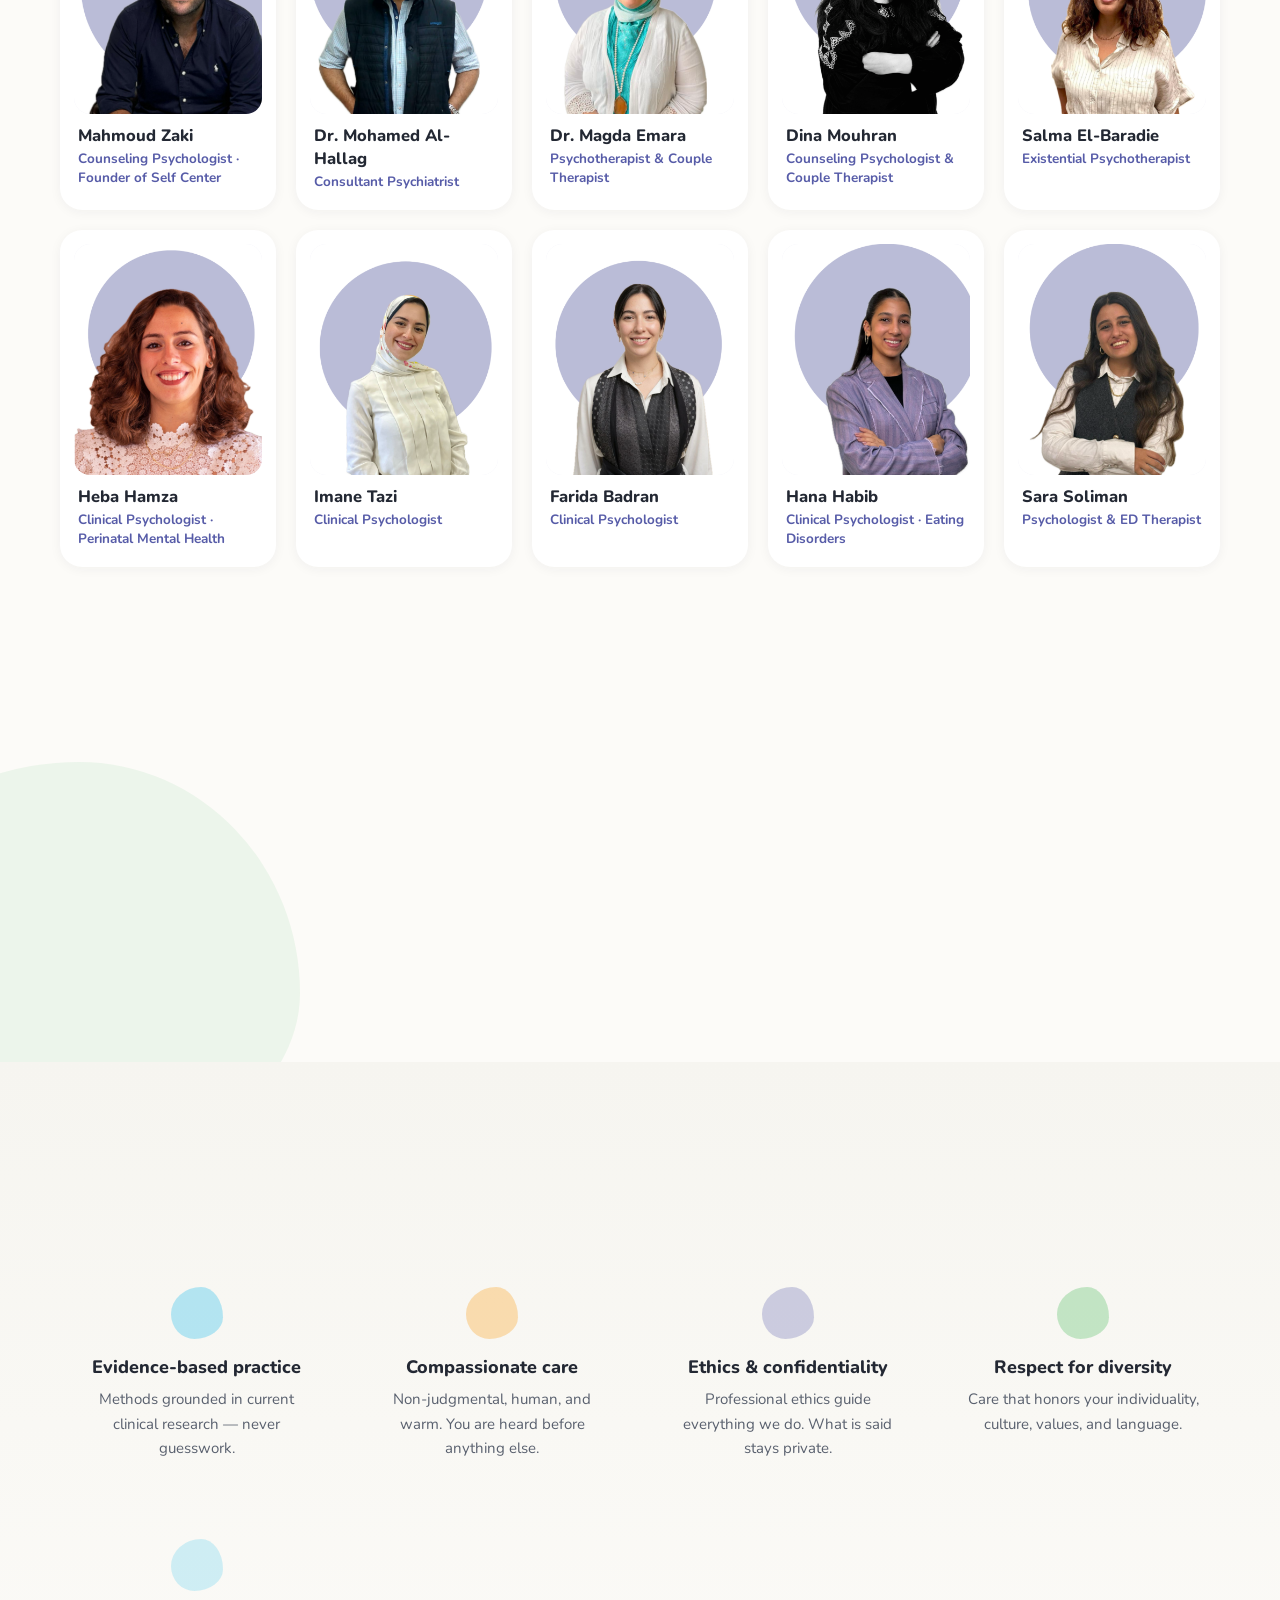
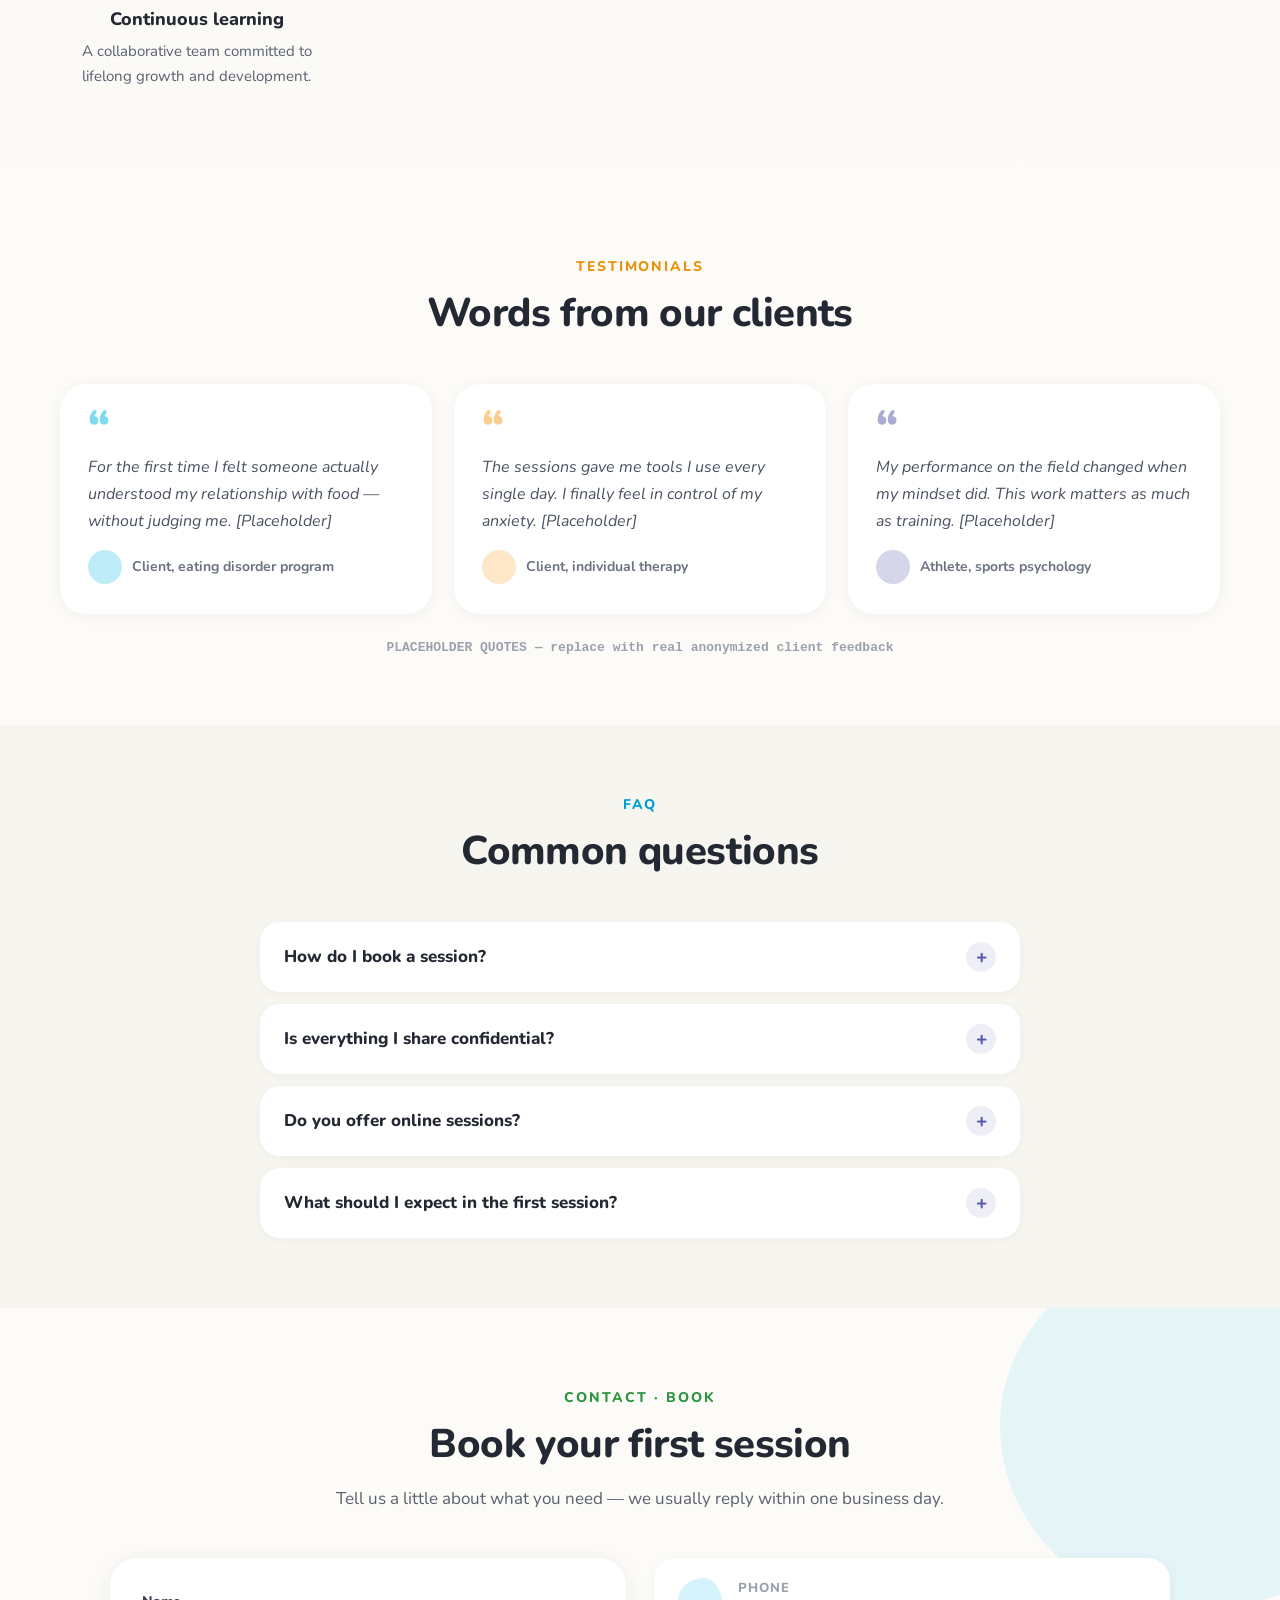
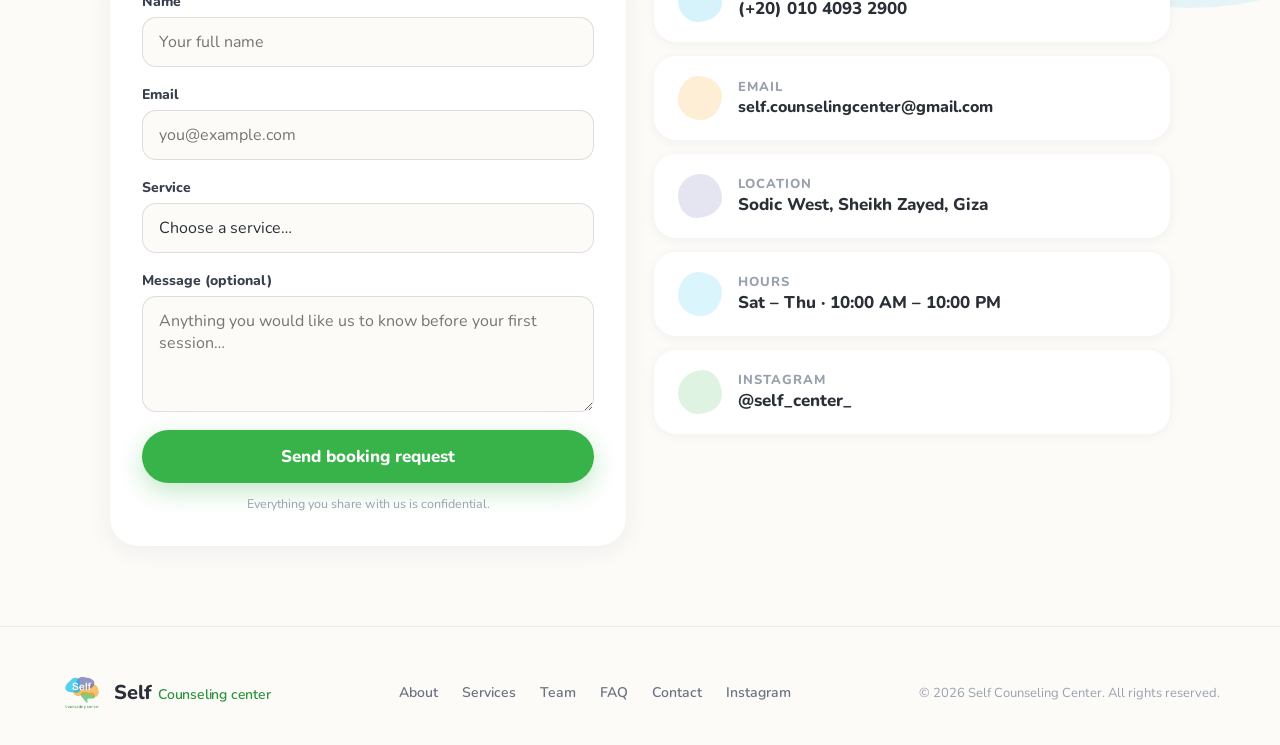
==== commit 88a0e1f0: "Fold founder into the team grid Remove the dedicated founder spotlight card from the landing page an" ====
--- a/index.html
+++ b/index.html
@@ -78,21 +78,6 @@
       <p class="kicker kicker-amber" id="teamKicker"></p>
       <h2 id="teamTitle"></h2>
       <p class="section-sub" id="teamSub"></p>
-    </div>
-
-    <div class="founder-card" data-reveal>
-      <div class="founder-photo-wrap">
-        <div class="founder-photo-blob"></div>
-        <div class="founder-avatar" id="founderAvatar"></div>
-      </div>
-      <div>
-        <p class="kicker kicker-amber" id="founderKicker"></p>
-        <h3 class="founder-name" id="founderName"></h3>
-        <p class="founder-role" id="founderRole"></p>
-        <div class="founder-creds" id="founderCreds"></div>
-        <p class="body-text" id="founderBio1"></p>
-        <p class="body-text" id="founderBio2"></p>
-      </div>
     </div>
 
     <div class="team-grid" id="teamGrid"></div>
--- a/css/style.css
+++ b/css/style.css
@@ -169,43 +169,6 @@
 .blob-d { inset-inline-start: -160px; bottom: -120px; width: 460px; height: 420px; background: rgba(55,179,74,.08); border-radius: 52% 48% 60% 40% / 48% 55% 45% 52%; }
 .team-section .section-inner { position: relative; }
 
-.founder-card {
-  background: #fff;
-  border-radius: 32px;
-  padding: clamp(24px, 4vw, 44px);
-  box-shadow: 0 4px 24px rgba(43,48,56,.06);
-  display: grid;
-  grid-template-columns: repeat(auto-fit, minmax(280px, 1fr));
-  gap: 44px;
-  align-items: center;
-  margin-bottom: 44px;
-}
-.founder-photo-wrap { display: flex; justify-content: center; position: relative; }
-.founder-photo-blob {
-  position: absolute; inset: -16px;
-  background: linear-gradient(150deg, rgba(0,181,232,.16), rgba(248,159,30,.14));
-  border-radius: 56% 44% 52% 48% / 50% 56% 44% 50%;
-  width: 385px; height: 371px;
-}
-.founder-avatar {
-  position: relative;
-  width: min(320px, 72vw);
-  height: 400px;
-  border-radius: 28px;
-  background: linear-gradient(150deg, var(--blue), var(--purple));
-  display: flex;
-  align-items: center;
-  justify-content: center;
-  color: #fff;
-  font-size: 88px;
-  font-weight: 900;
-  letter-spacing: -.02em;
-}
-.founder-name { margin: 0 0 6px; font-size: clamp(24px, 3vw, 32px); font-weight: 800; letter-spacing: -.015em; color: var(--ink-strong); }
-.founder-role { margin: 0 0 16px; font-size: 16.5px; font-weight: 700; color: var(--purple); }
-.founder-creds { display: flex; flex-wrap: wrap; gap: 8px; margin-bottom: 18px; }
-.founder-creds span { font-size: 13px; font-weight: 700; color: #39404D; background: rgba(87,92,168,.09); padding: 6px 13px; border-radius: 999px; }
-
 .team-grid { display: grid; grid-template-columns: repeat(auto-fit, minmax(200px, 1fr)); gap: 20px; }
 .team-card {
   background: #fff;
@@ -220,7 +183,7 @@
 .team-card:hover { transform: translateY(-4px); box-shadow: 0 10px 24px rgba(43,48,56,.1); }
 .team-avatar {
   width: 100%;
-  height: 200px;
+  aspect-ratio: 700 / 860;
   border-radius: 16px;
   display: flex;
   align-items: center;
@@ -228,6 +191,15 @@
   color: #fff;
   font-size: 34px;
   font-weight: 900;
+}
+.team-avatar-img {
+  width: 100%;
+  aspect-ratio: 700 / 860;
+  height: auto;
+  object-fit: cover;
+  object-position: top center;
+  border-radius: 16px;
+  background: #F1F0FA;
 }
 .team-card-body { padding: 0 4px; }
 .team-card-name { font-size: 16.5px; font-weight: 800; color: var(--ink-strong); }
@@ -347,6 +319,53 @@
 .footer-links a:hover { color: var(--purple); }
 .footer-copy { margin: 0; font-size: 13px; color: var(--ink-faint); }
 
+/* ---------- Team page ---------- */
+.back-link { padding: 8px 14px; border-radius: 999px; font-size: 15px; font-weight: 700; color: #4A5160; transition: background .2s, color .2s; }
+.back-link:hover { background: rgba(87,92,168,.08); color: var(--ink); }
+
+.team-page-hero { position: relative; padding: 70px 24px 50px; text-align: center; overflow: hidden; }
+.team-hero-blob-a { inset-inline-start: -120px; top: -80px; width: 400px; height: 360px; background: rgba(87,92,168,.10); border-radius: 58% 42% 55% 45% / 52% 58% 42% 48%; }
+.team-hero-blob-b { inset-inline-end: -140px; top: 20px; width: 420px; height: 380px; background: rgba(0,181,232,.09); border-radius: 45% 55% 48% 52% / 55% 45% 55% 45%; }
+.team-page-hero-inner { position: relative; max-width: 680px; margin: 0 auto; }
+.team-page-hero h1 { margin: 0 0 16px; font-size: clamp(32px, 4.6vw, 50px); font-weight: 900; letter-spacing: -.02em; color: var(--ink-strong); }
+
+.member-list { max-width: 980px; margin: 0 auto; padding: 20px 24px 90px; display: flex; flex-direction: column; gap: 28px; }
+.member-card {
+  background: #fff;
+  border-radius: 30px;
+  padding: clamp(22px, 3.5vw, 36px);
+  box-shadow: 0 3px 18px rgba(43,48,56,.06);
+  display: flex;
+  gap: 32px;
+  flex-wrap: wrap;
+  align-items: flex-start;
+}
+.member-photo-wrap { flex: none; position: relative; }
+.member-blob { position: absolute; inset: -12px; border-radius: 56% 44% 52% 48% / 50% 56% 44% 50%; background: rgba(0,181,232,.14); }
+.member-card:nth-of-type(4n+2) .member-blob { background: rgba(248,159,30,.14); }
+.member-card:nth-of-type(4n+3) .member-blob { background: rgba(87,92,168,.13); }
+.member-card:nth-of-type(4n+4) .member-blob { background: rgba(55,179,74,.13); }
+.member-photo {
+  position: relative;
+  width: 210px;
+  aspect-ratio: 700 / 860;
+  height: auto;
+  object-fit: cover;
+  object-position: top center;
+  border-radius: 22px;
+}
+.member-body { flex: 1; min-width: 280px; }
+.member-body h2 { margin: 0 0 4px; font-size: 26px; font-weight: 800; letter-spacing: -.01em; color: var(--ink-strong); }
+.member-title { margin: 0 0 14px; font-size: 16px; font-weight: 700; color: var(--purple); }
+.member-tags { display: flex; flex-wrap: wrap; gap: 7px; margin-bottom: 16px; }
+.member-tags span { font-size: 12.5px; font-weight: 700; color: #39404D; background: rgba(87,92,168,.09); padding: 5px 12px; border-radius: 999px; }
+.member-body p { margin: 0 0 12px; font-size: 15.5px; line-height: 1.75; color: var(--ink-soft); text-wrap: pretty; }
+.member-body p:last-child { margin-bottom: 0; }
+.member-list-cta { text-align: center; margin-top: 24px; }
+
+.team-page-footer { border-top: 1px solid rgba(43,48,56,.07); padding: 36px 24px; text-align: center; }
+.team-page-footer p { margin: 0; font-size: 13px; color: var(--ink-faint); }
+
 /* ---------- Reveal on scroll ---------- */
 [data-reveal] { opacity: 0; transform: translateY(20px); transition: opacity .7s ease, transform .7s ease; }
 [data-reveal].in-view { opacity: 1; transform: translateY(0); }
@@ -358,6 +377,29 @@
   .nav-links a { padding: 12px 14px; }
   .nav-menu-toggle { display: flex; }
   .nav-actions { margin-inline-start: auto; }
+
+  .team-grid { grid-template-columns: repeat(2, 1fr); gap: 14px; }
+  .team-card { padding: 10px 10px 14px; border-radius: 18px; }
+  .team-avatar, .team-avatar-img { border-radius: 12px; }
+  .team-avatar { font-size: 26px; }
+  .team-card-name { font-size: 14.5px; }
+  .team-card-title { font-size: 12px; }
+
+  .member-card { gap: 24px; justify-content: center; }
+  .member-photo-wrap { margin: 6px auto 0; }
+  .member-photo { width: min(230px, 62vw); }
+  .member-body h2 { text-align: center; }
+  .member-title { text-align: center; }
+  .member-tags { justify-content: center; }
+
+  .section { padding: 54px 18px; }
+  .team-section { padding: 64px 18px; }
+  .hero { padding: 64px 20px 80px; }
+}
+
+@media (max-width: 360px) {
+  .team-grid { grid-template-columns: 1fr; }
+  .team-avatar, .team-avatar-img { aspect-ratio: 1 / 1; object-position: top center; }
 }
 
 @media (prefers-reduced-motion: reduce) {
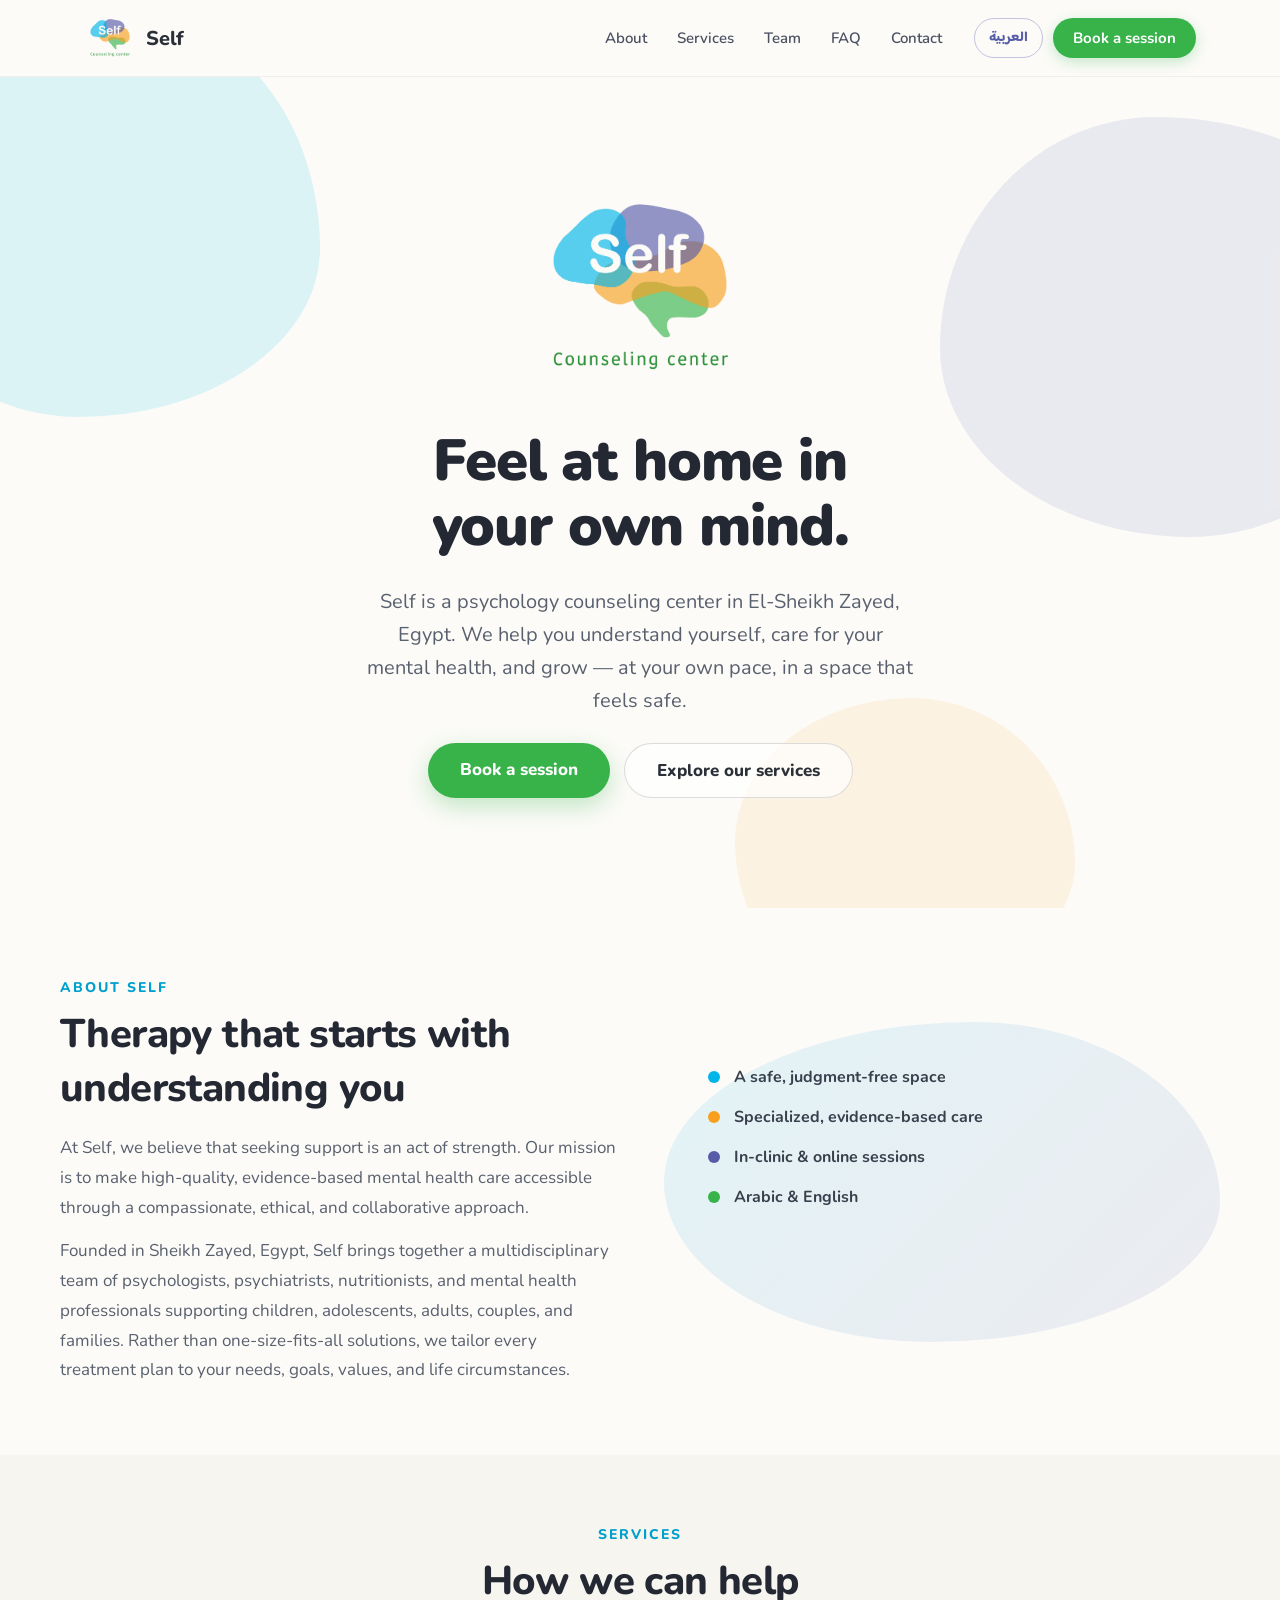
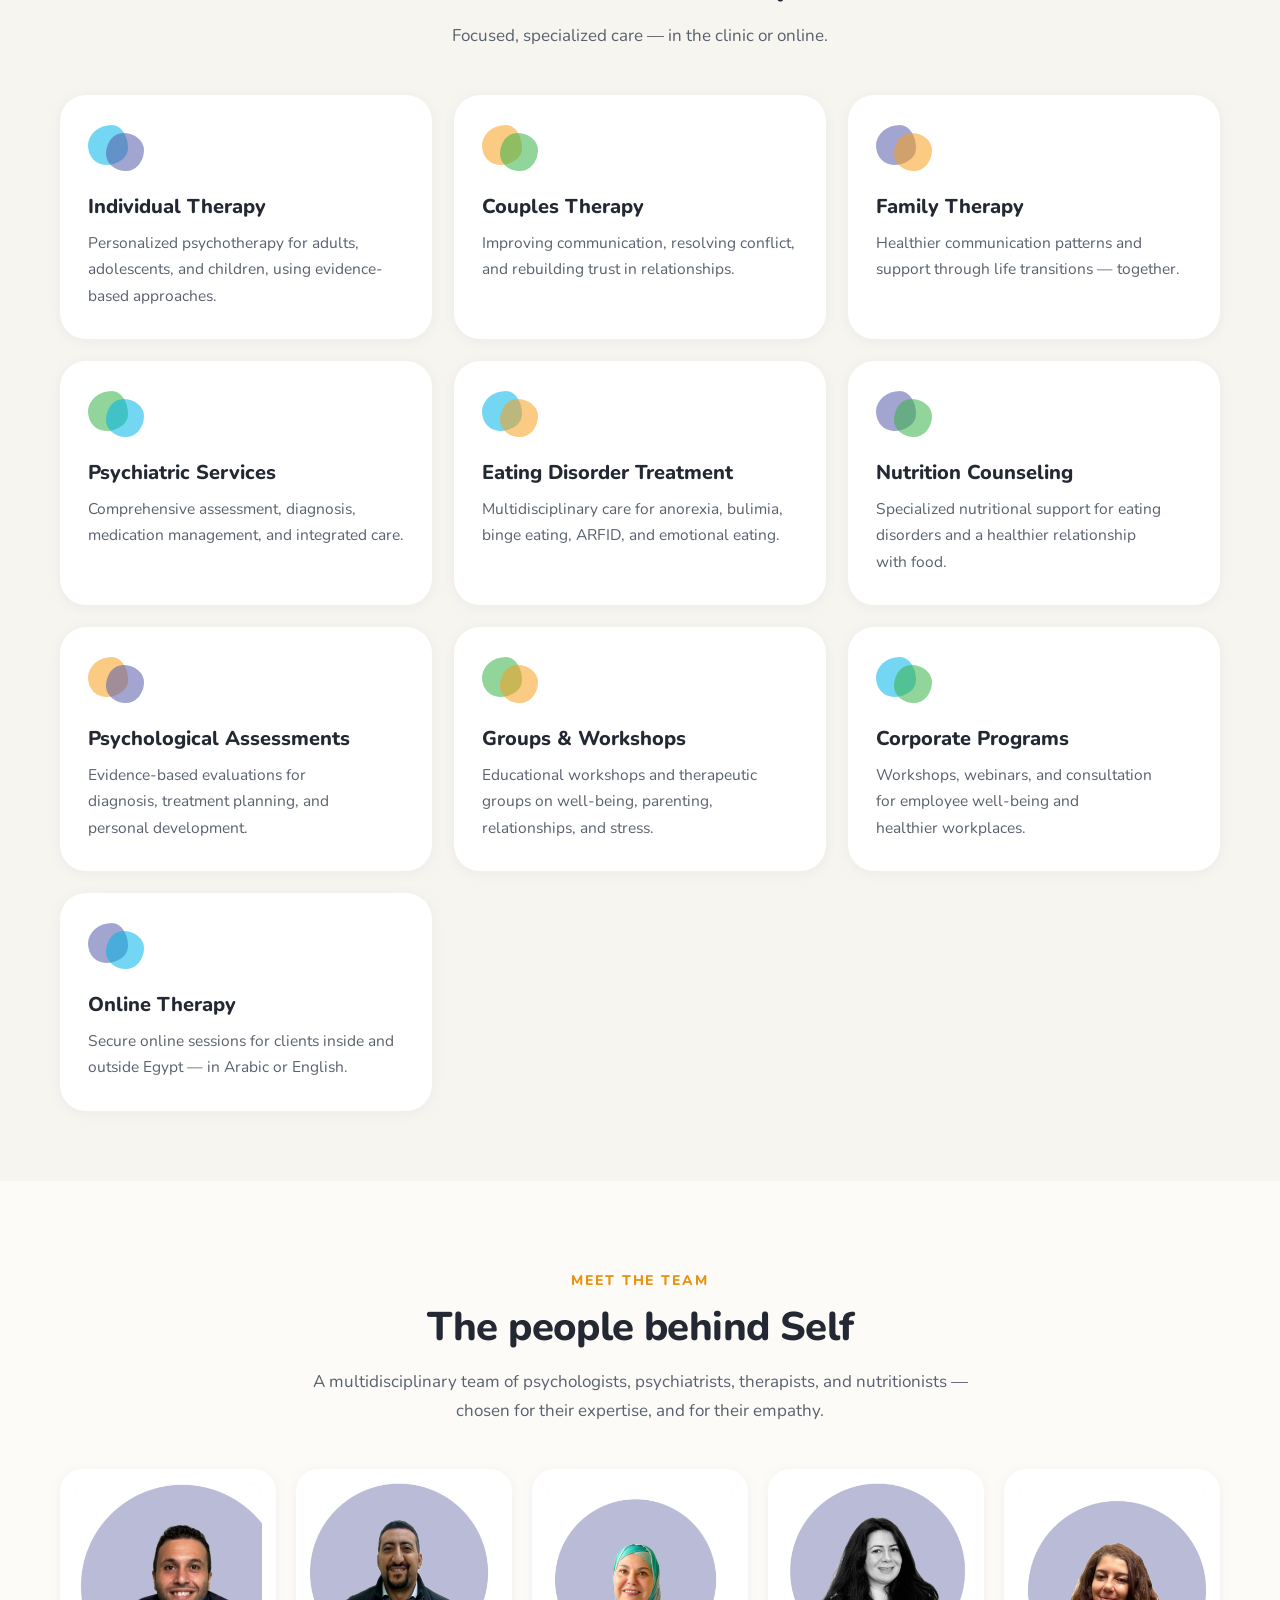
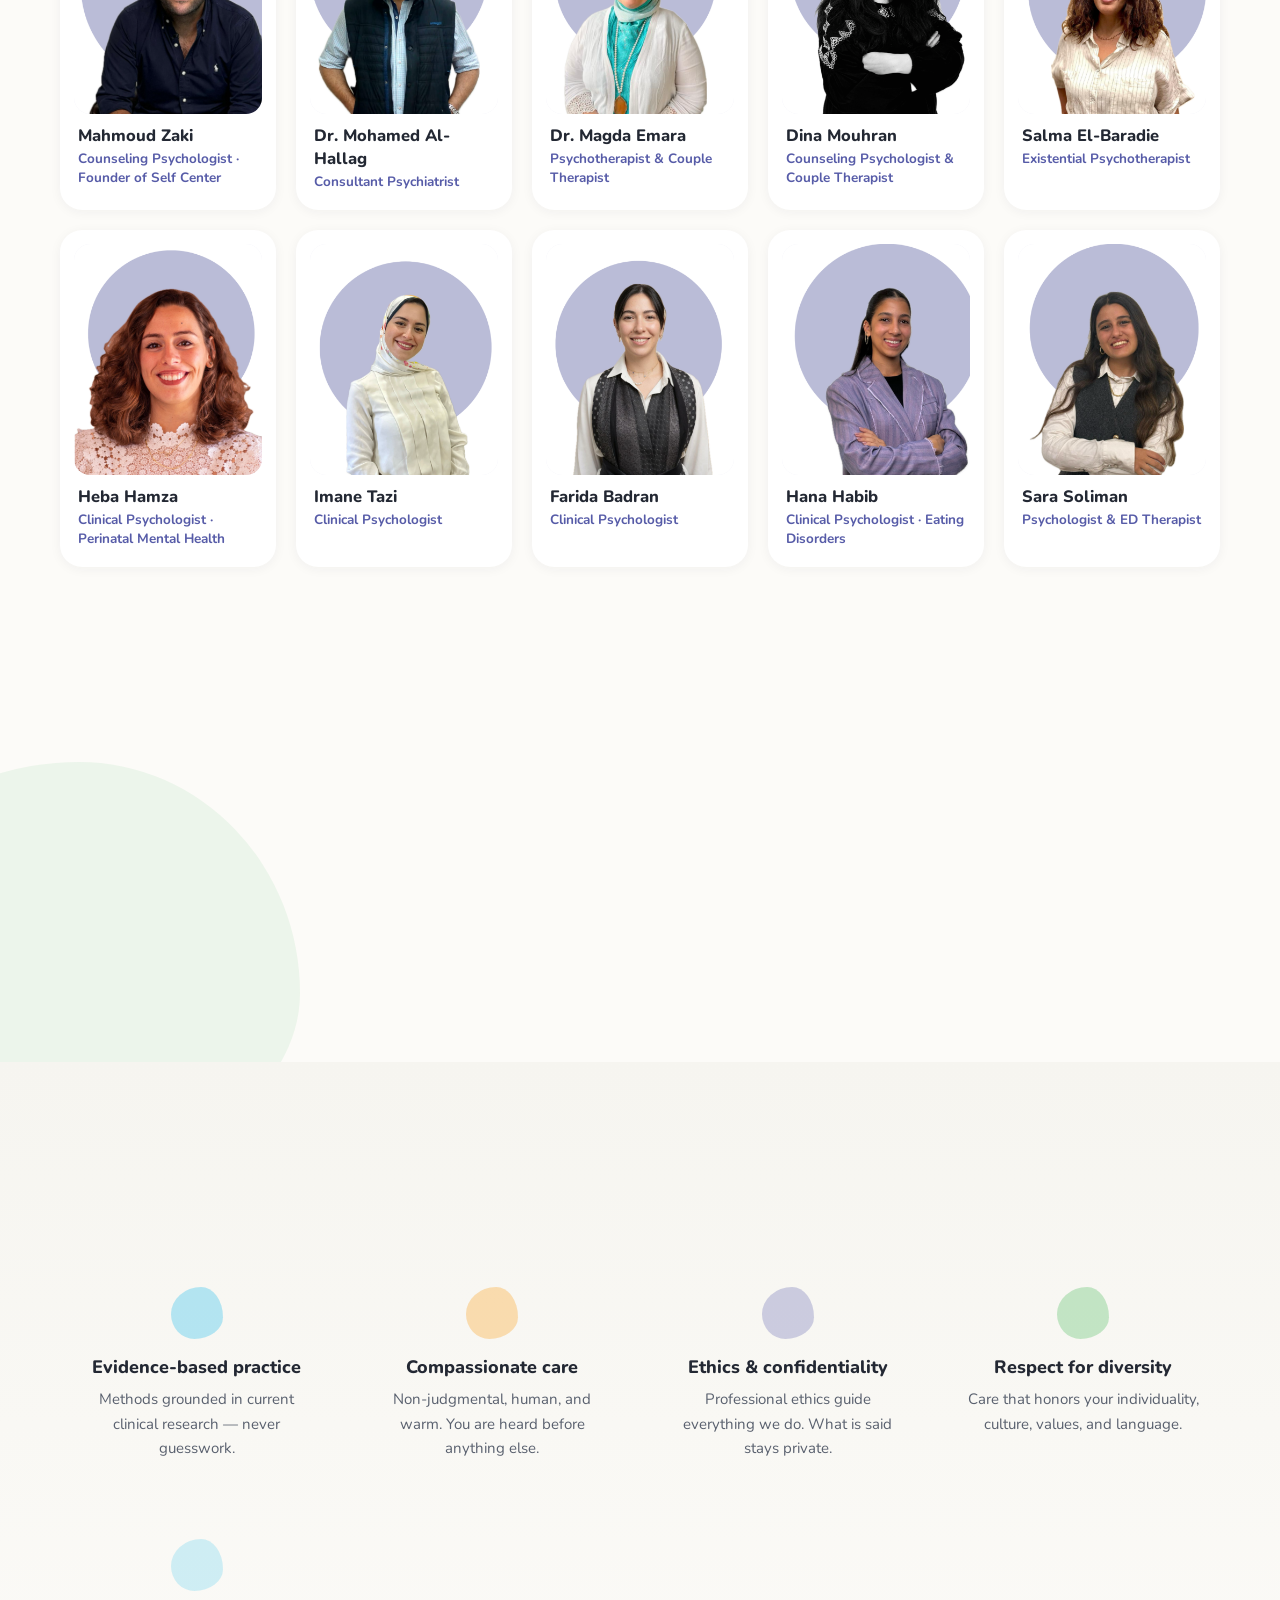
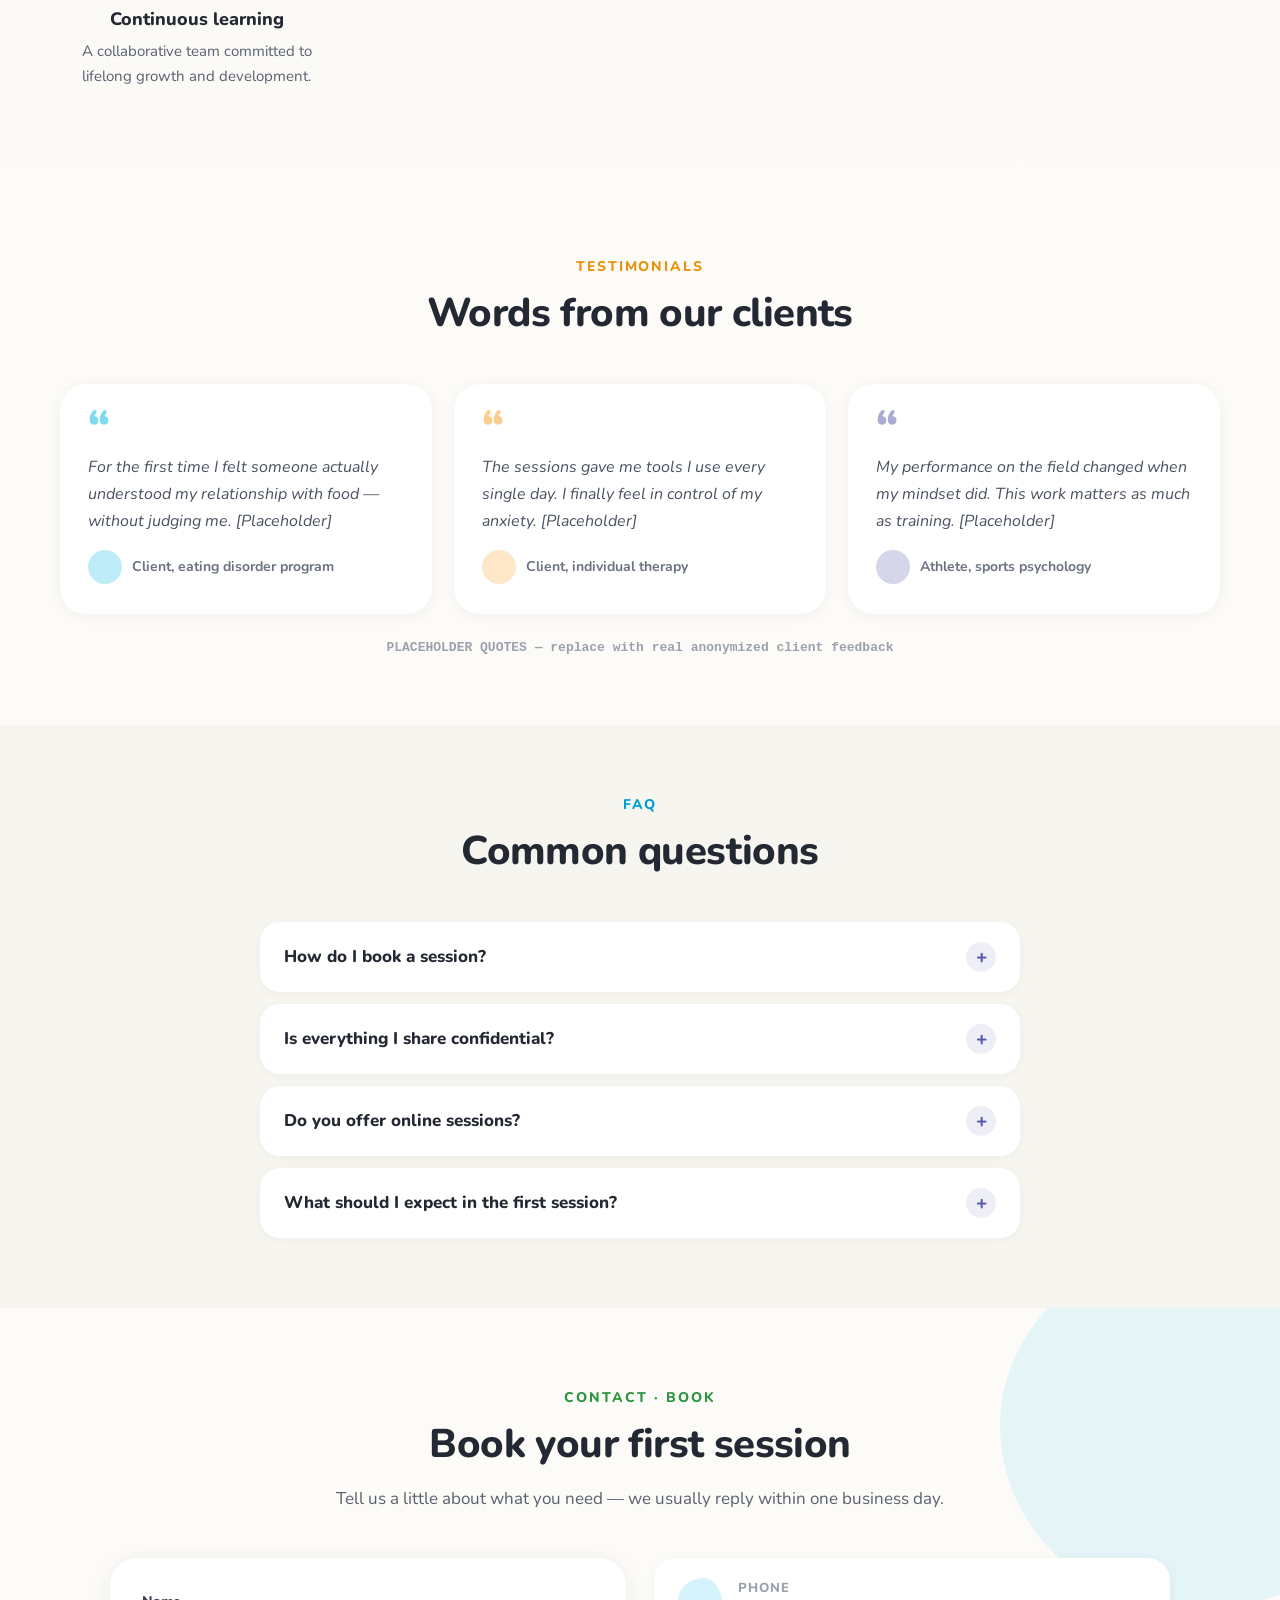
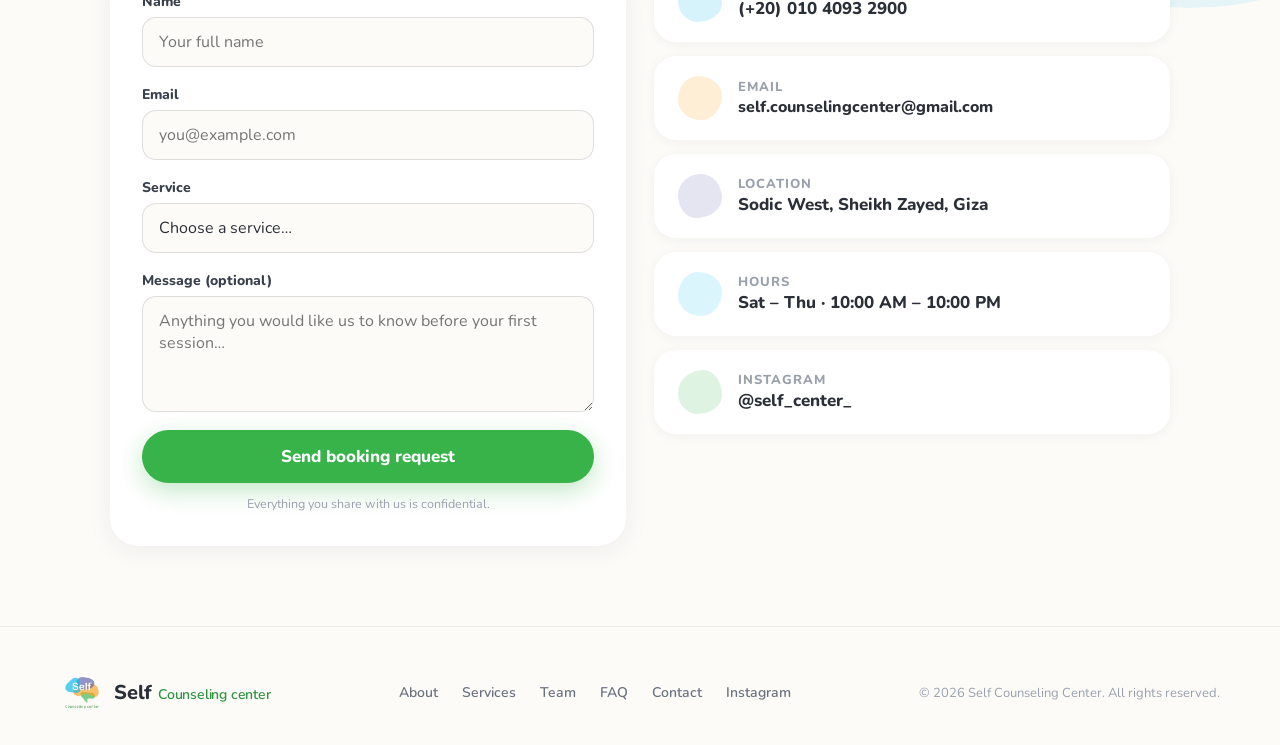
==== commit b70f666b: "Send booking form to WhatsApp The booking form's submit now opens WhatsApp (wa.me) to the clinic num" ====
--- a/index.html
+++ b/index.html
@@ -9,7 +9,7 @@
 <link rel="preconnect" href="https://fonts.googleapis.com">
 <link rel="preconnect" href="https://fonts.gstatic.com" crossorigin>
 <link href="https://fonts.googleapis.com/css2?family=Nunito:wght@400;600;700;800;900&family=Baloo+Bhaijaan+2:wght@400;500;600;700&display=swap" rel="stylesheet">
-<link rel="stylesheet" href="css/style.css">
+<link rel="stylesheet" href="css/style.css?v=3">
 </head>
 <body>
 
@@ -196,7 +196,7 @@
   </div>
 </footer>
 
-<script src="js/i18n.js"></script>
-<script src="js/main.js"></script>
+<script src="js/i18n.js?v=3"></script>
+<script src="js/main.js?v=3"></script>
 </body>
 </html>
--- a/css/style.css
+++ b/css/style.css
@@ -367,8 +367,11 @@
 .team-page-footer p { margin: 0; font-size: 13px; color: var(--ink-faint); }
 
 /* ---------- Reveal on scroll ---------- */
-[data-reveal] { opacity: 0; transform: translateY(20px); transition: opacity .7s ease, transform .7s ease; }
-[data-reveal].in-view { opacity: 1; transform: translateY(0); }
+/* Content is visible by default. The reveal script opts each element in by
+   adding .reveal-init (which hides it), then .in-view (which fades it in).
+   If the script fails to run, nothing is hidden, so the page is never blank. */
+[data-reveal].reveal-init { opacity: 0; transform: translateY(20px); transition: opacity .7s ease, transform .7s ease; }
+[data-reveal].reveal-init.in-view { opacity: 1; transform: translateY(0); }
 
 /* ---------- Responsive ---------- */
 @media (max-width: 720px) {
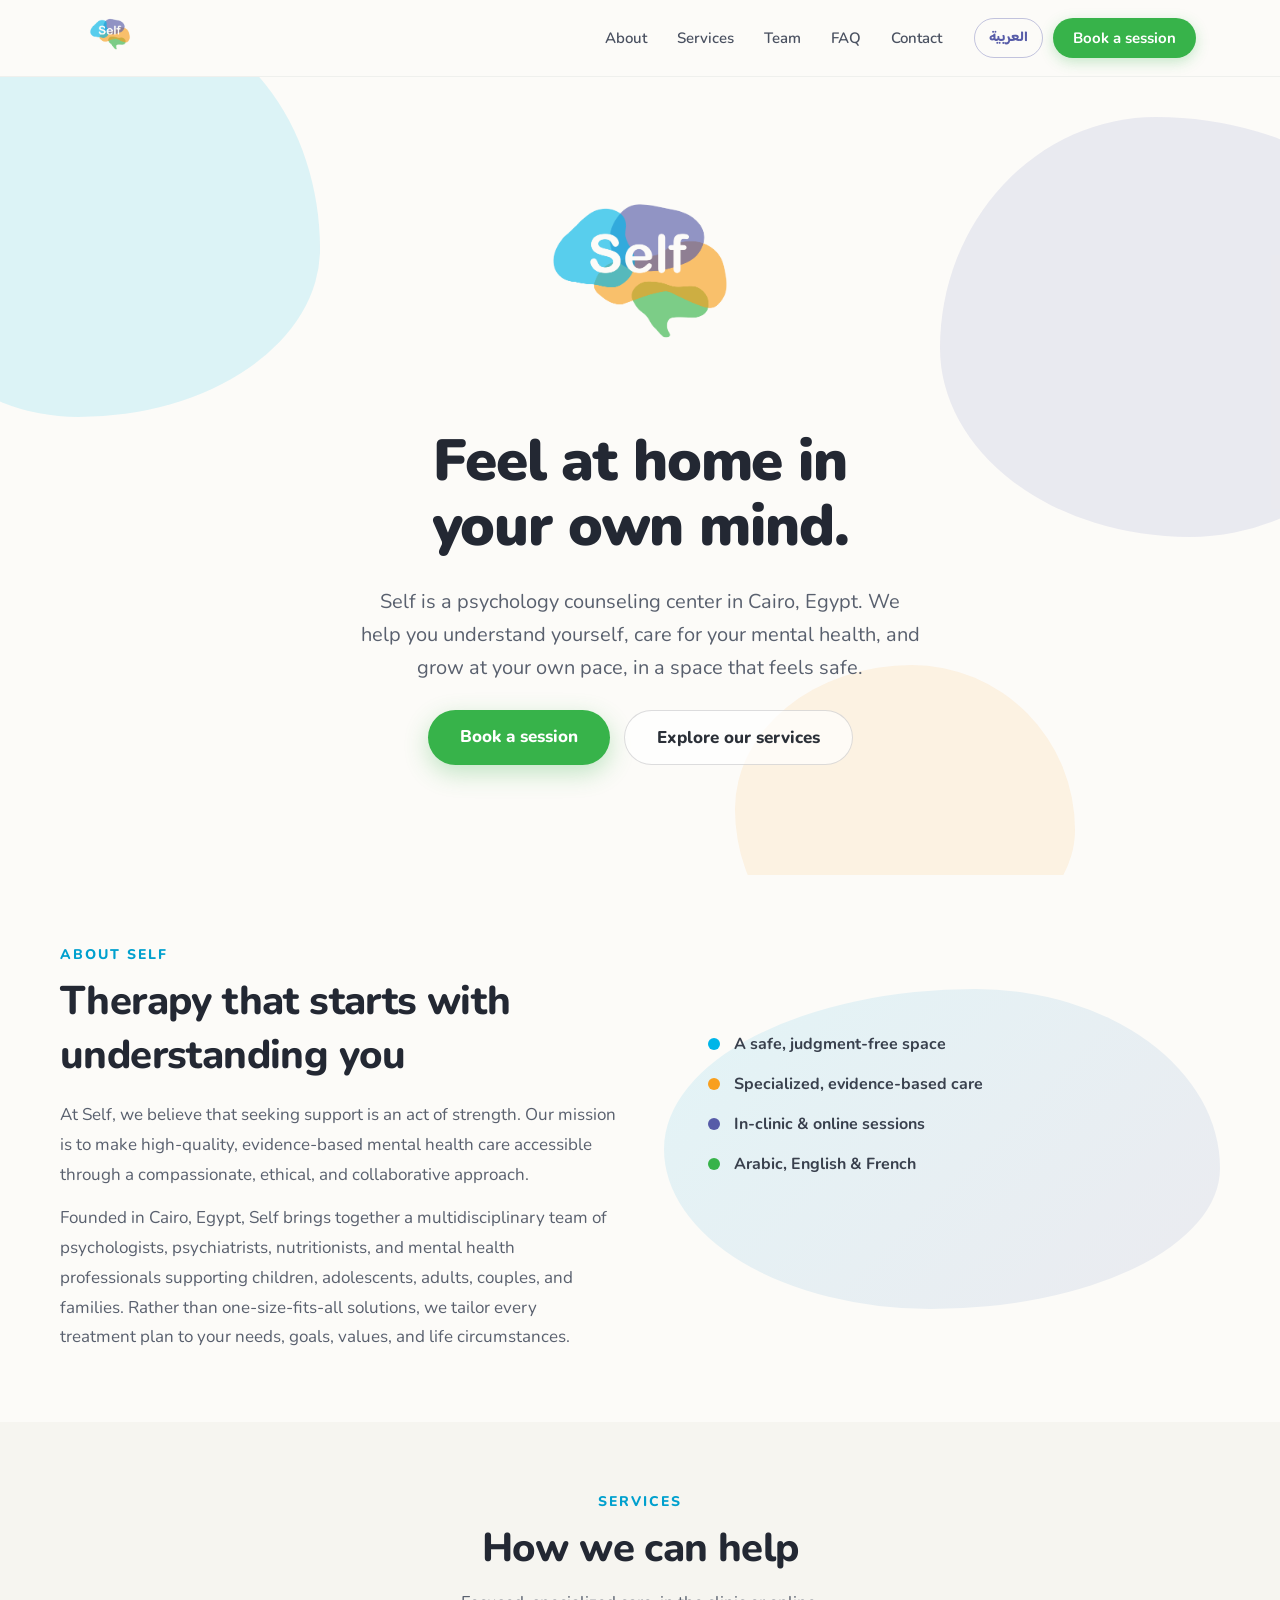
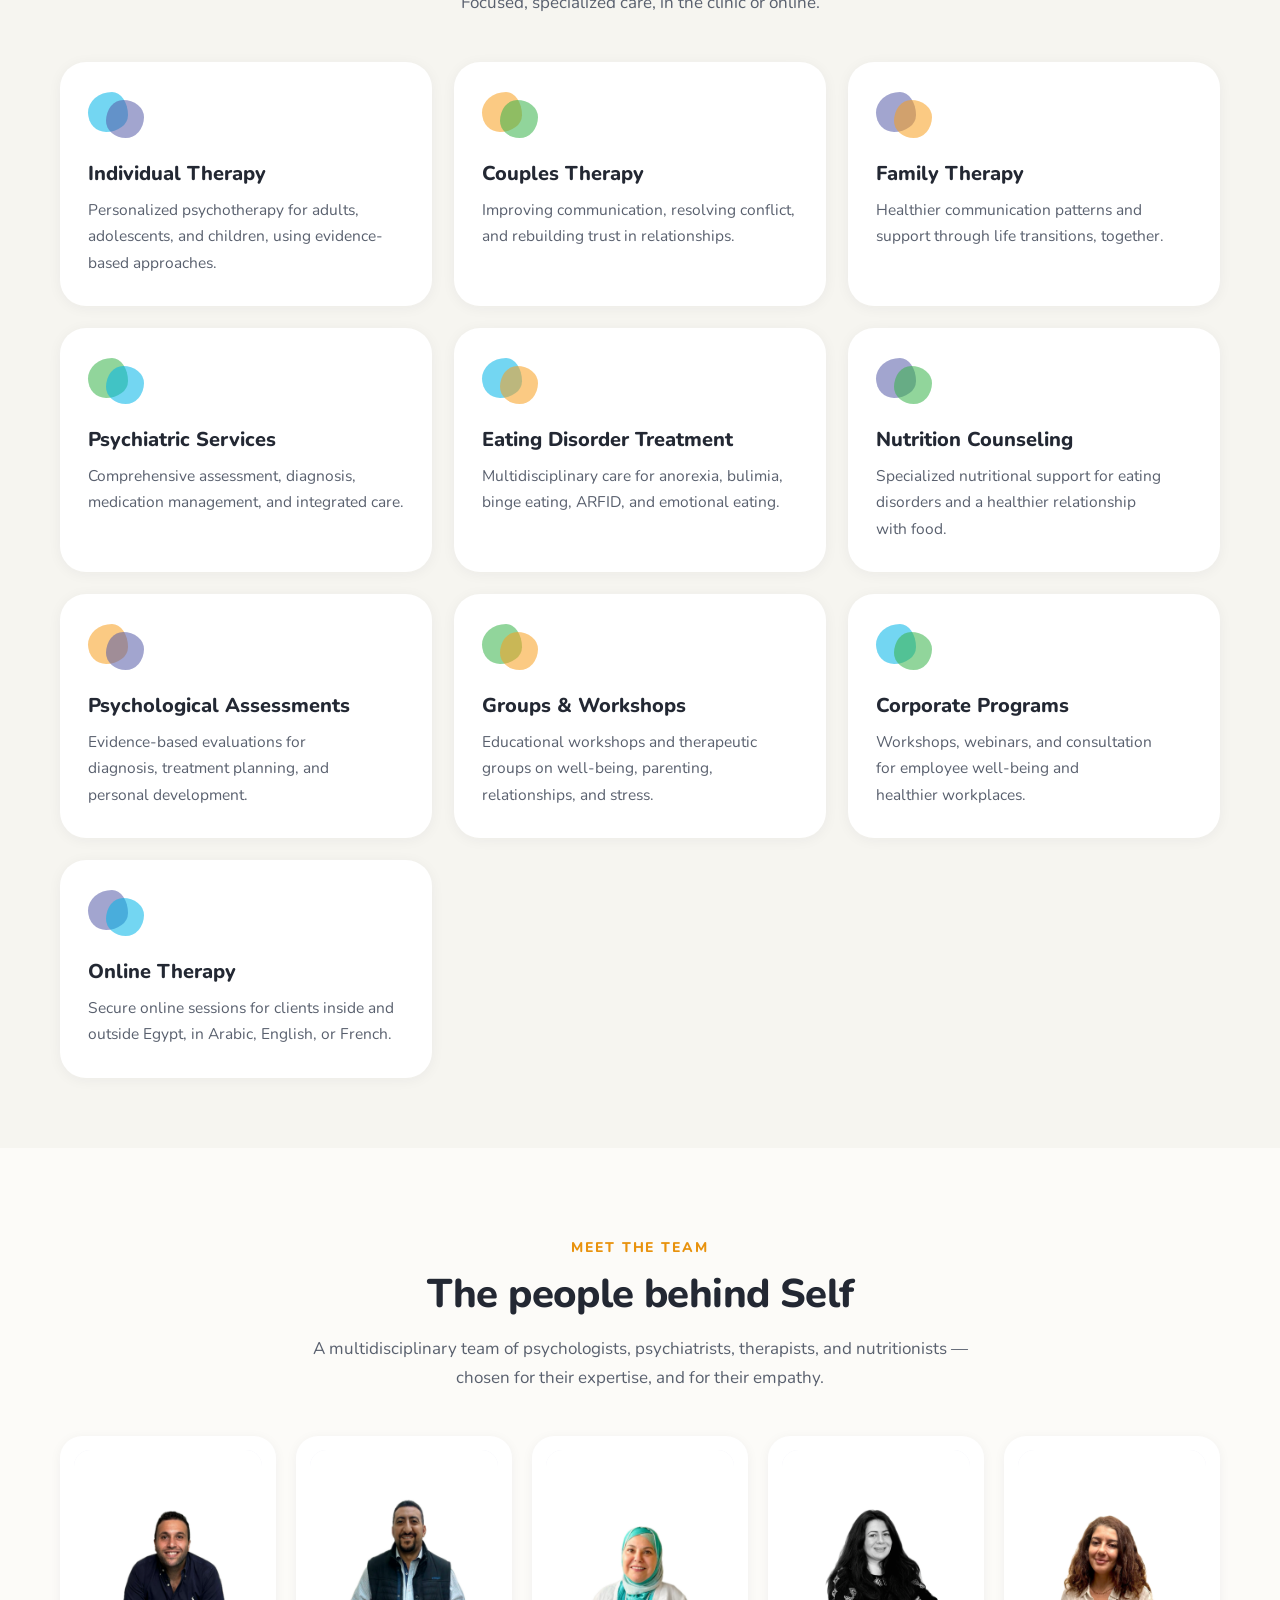
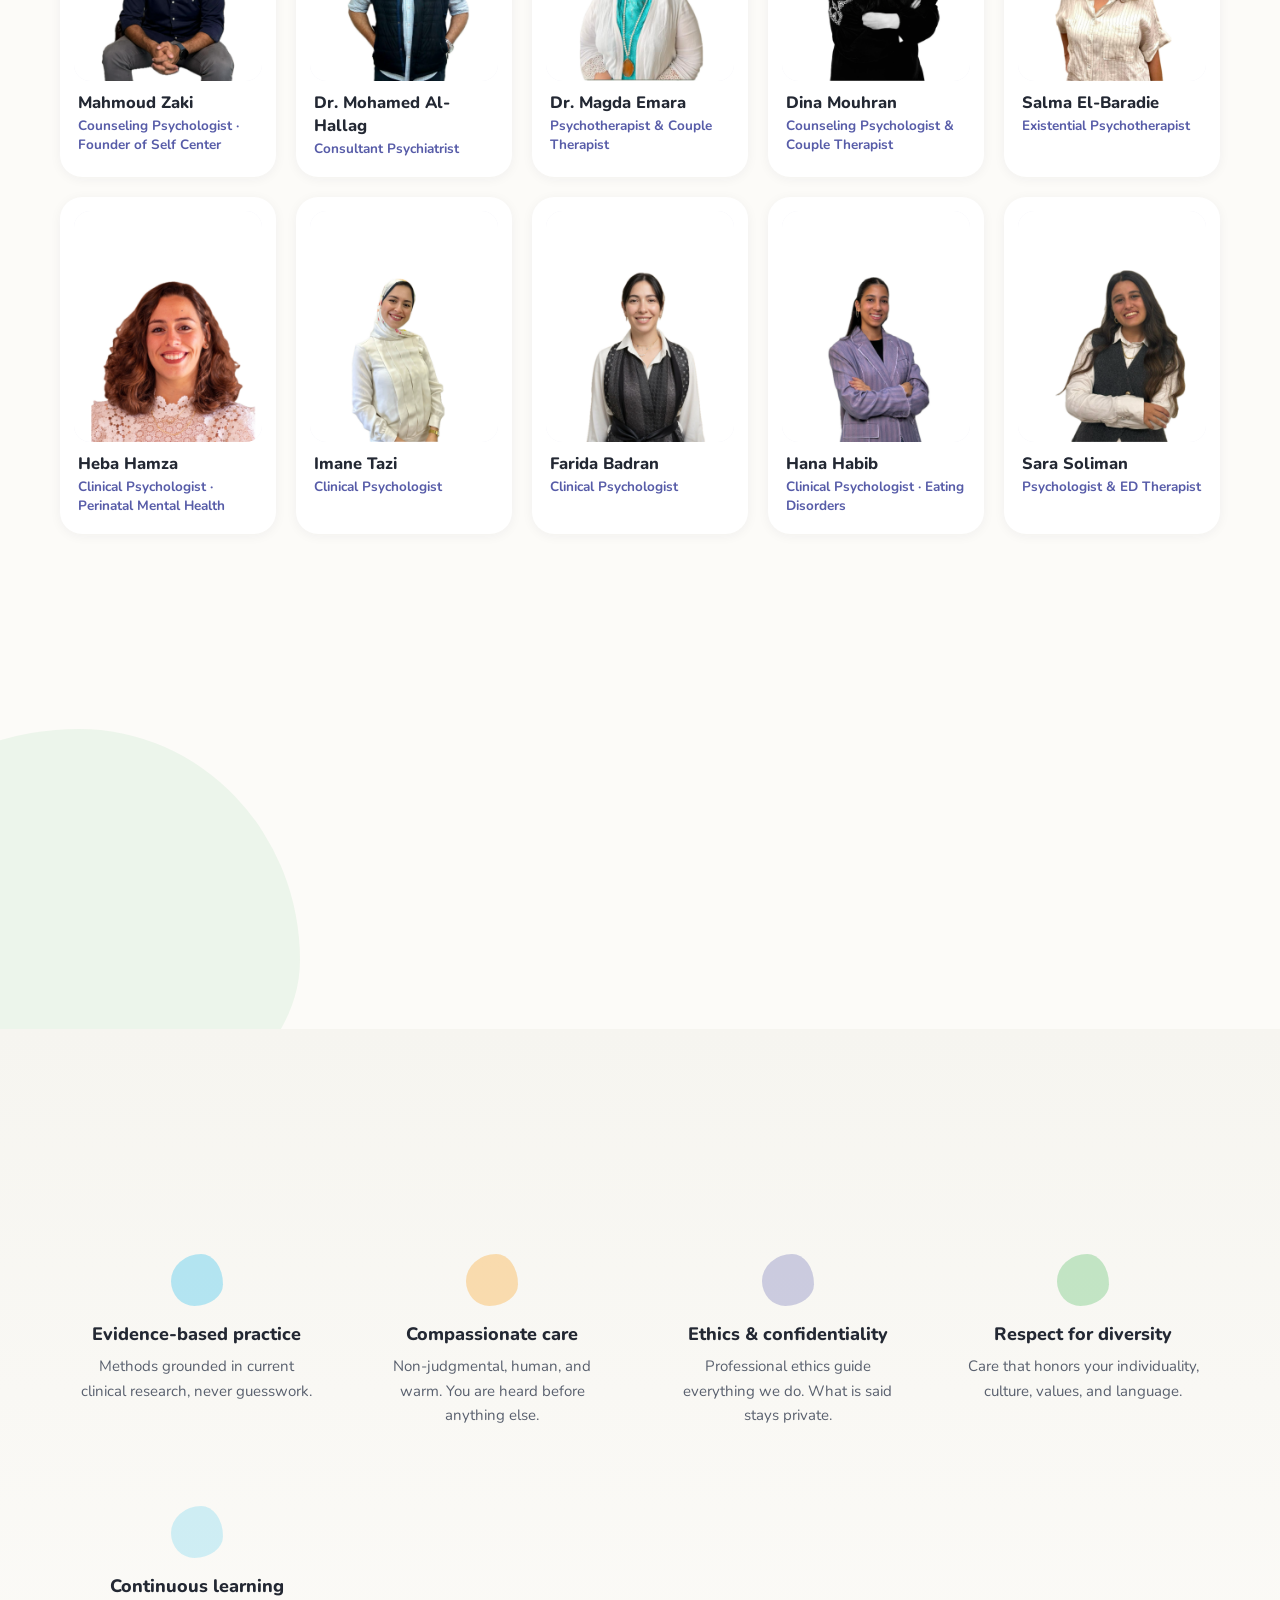
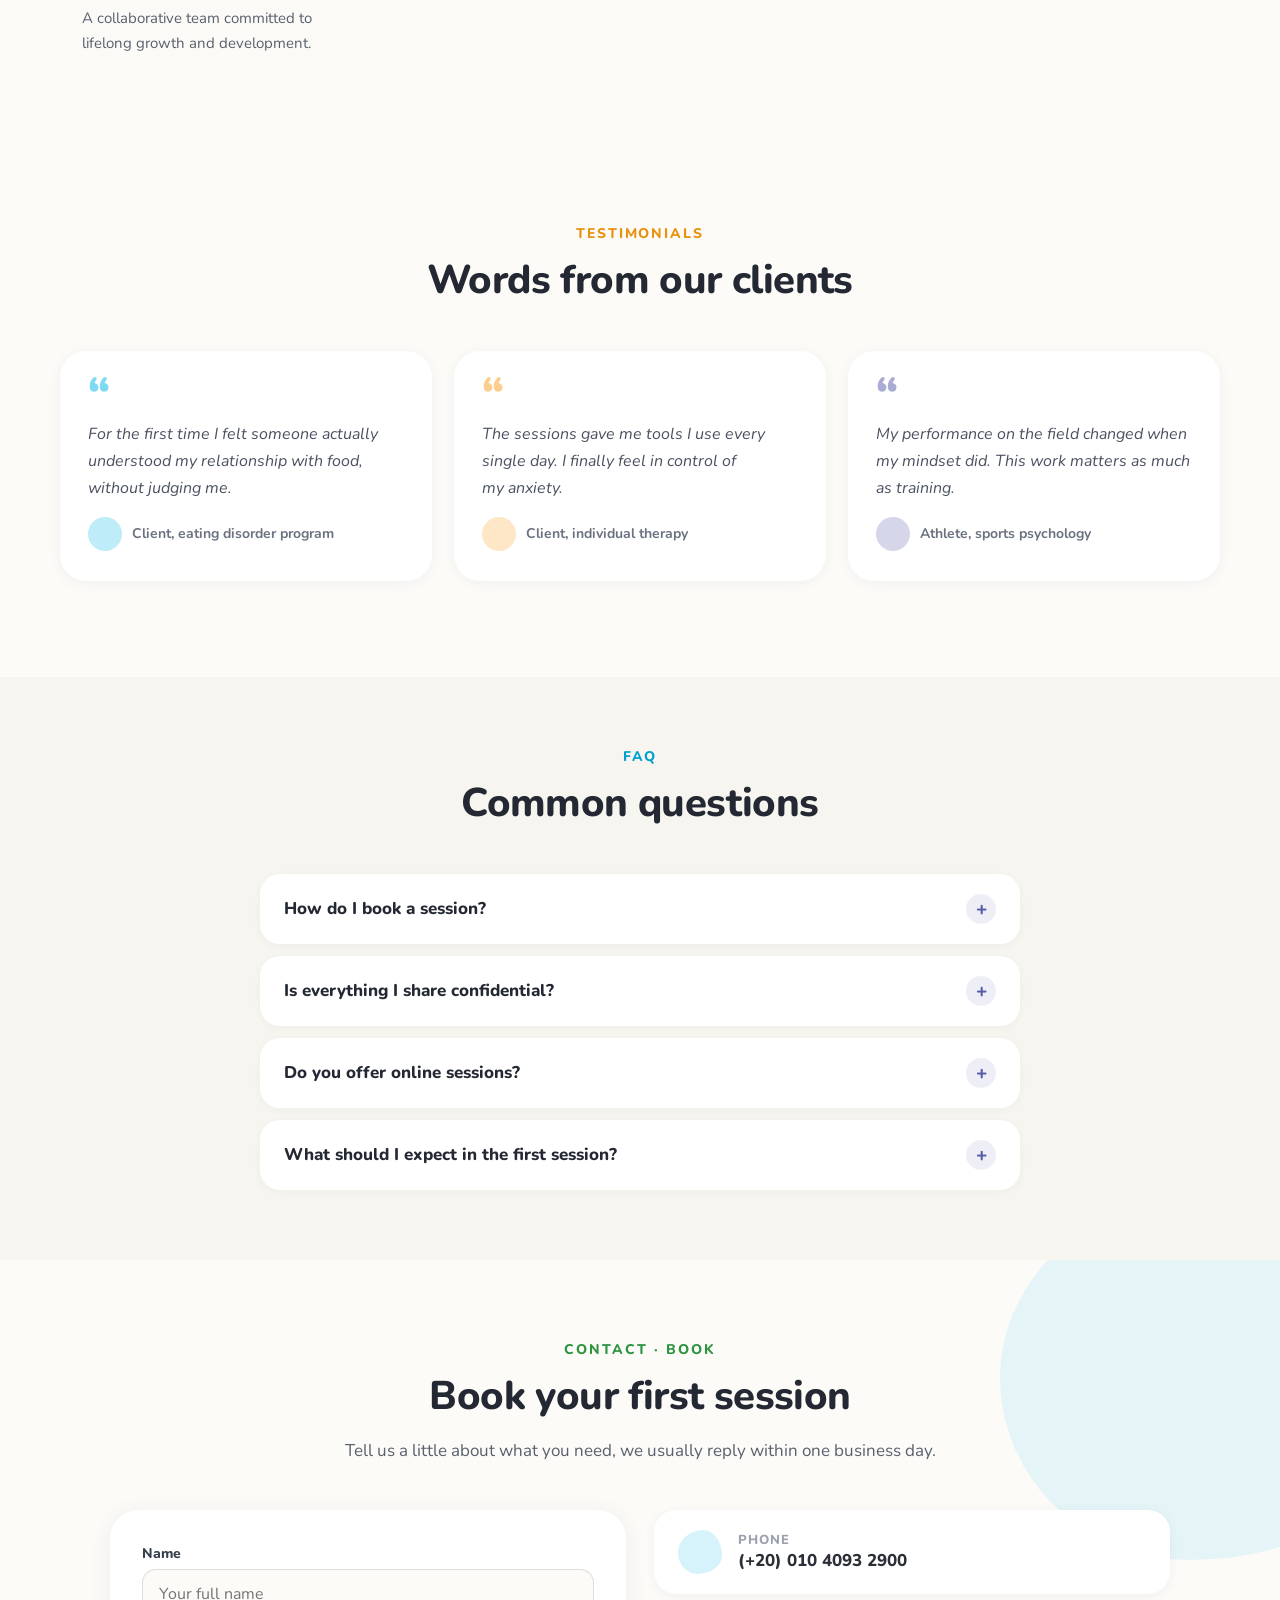
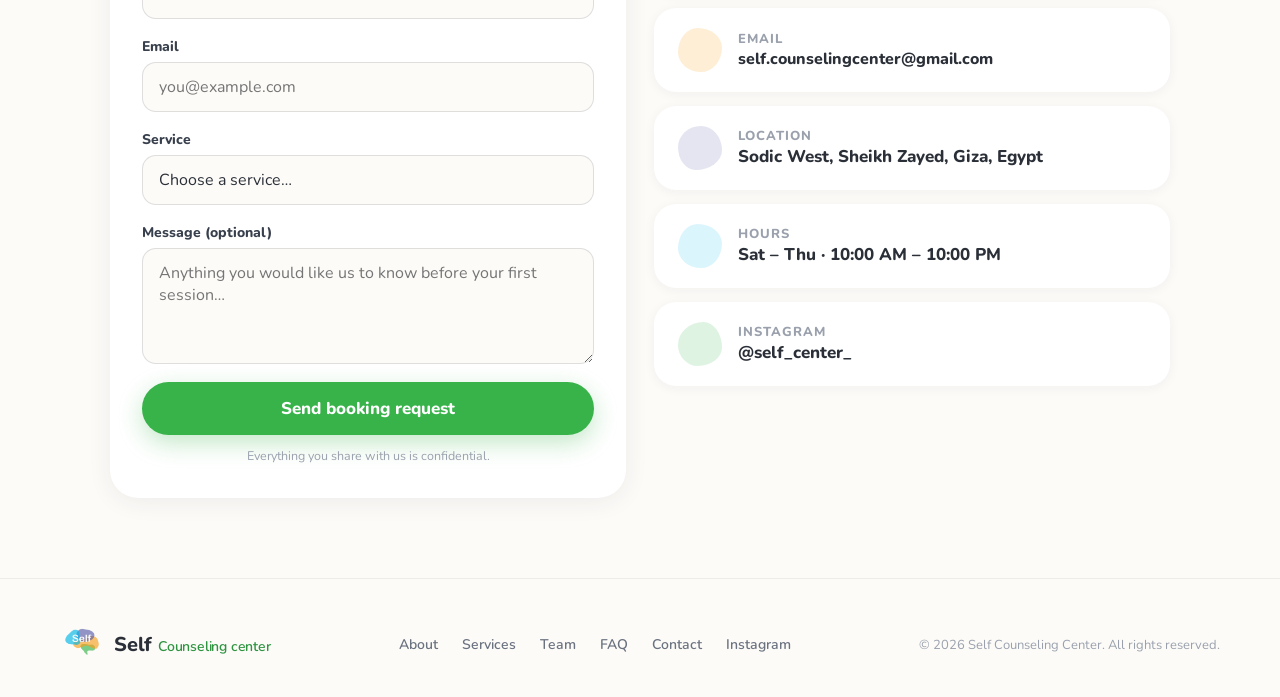
==== commit 6c034506: "upating logo and team photos" ====
--- a/index.html
+++ b/index.html
@@ -17,7 +17,6 @@
   <div class="nav-inner">
     <a href="#hero" class="brand">
       <img src="assets/logo.png" alt="Self Counseling Center" class="brand-logo">
-      <span class="brand-name">Self</span>
     </a>
     <div class="nav-links" id="navLinks"></div>
     <div class="nav-actions">
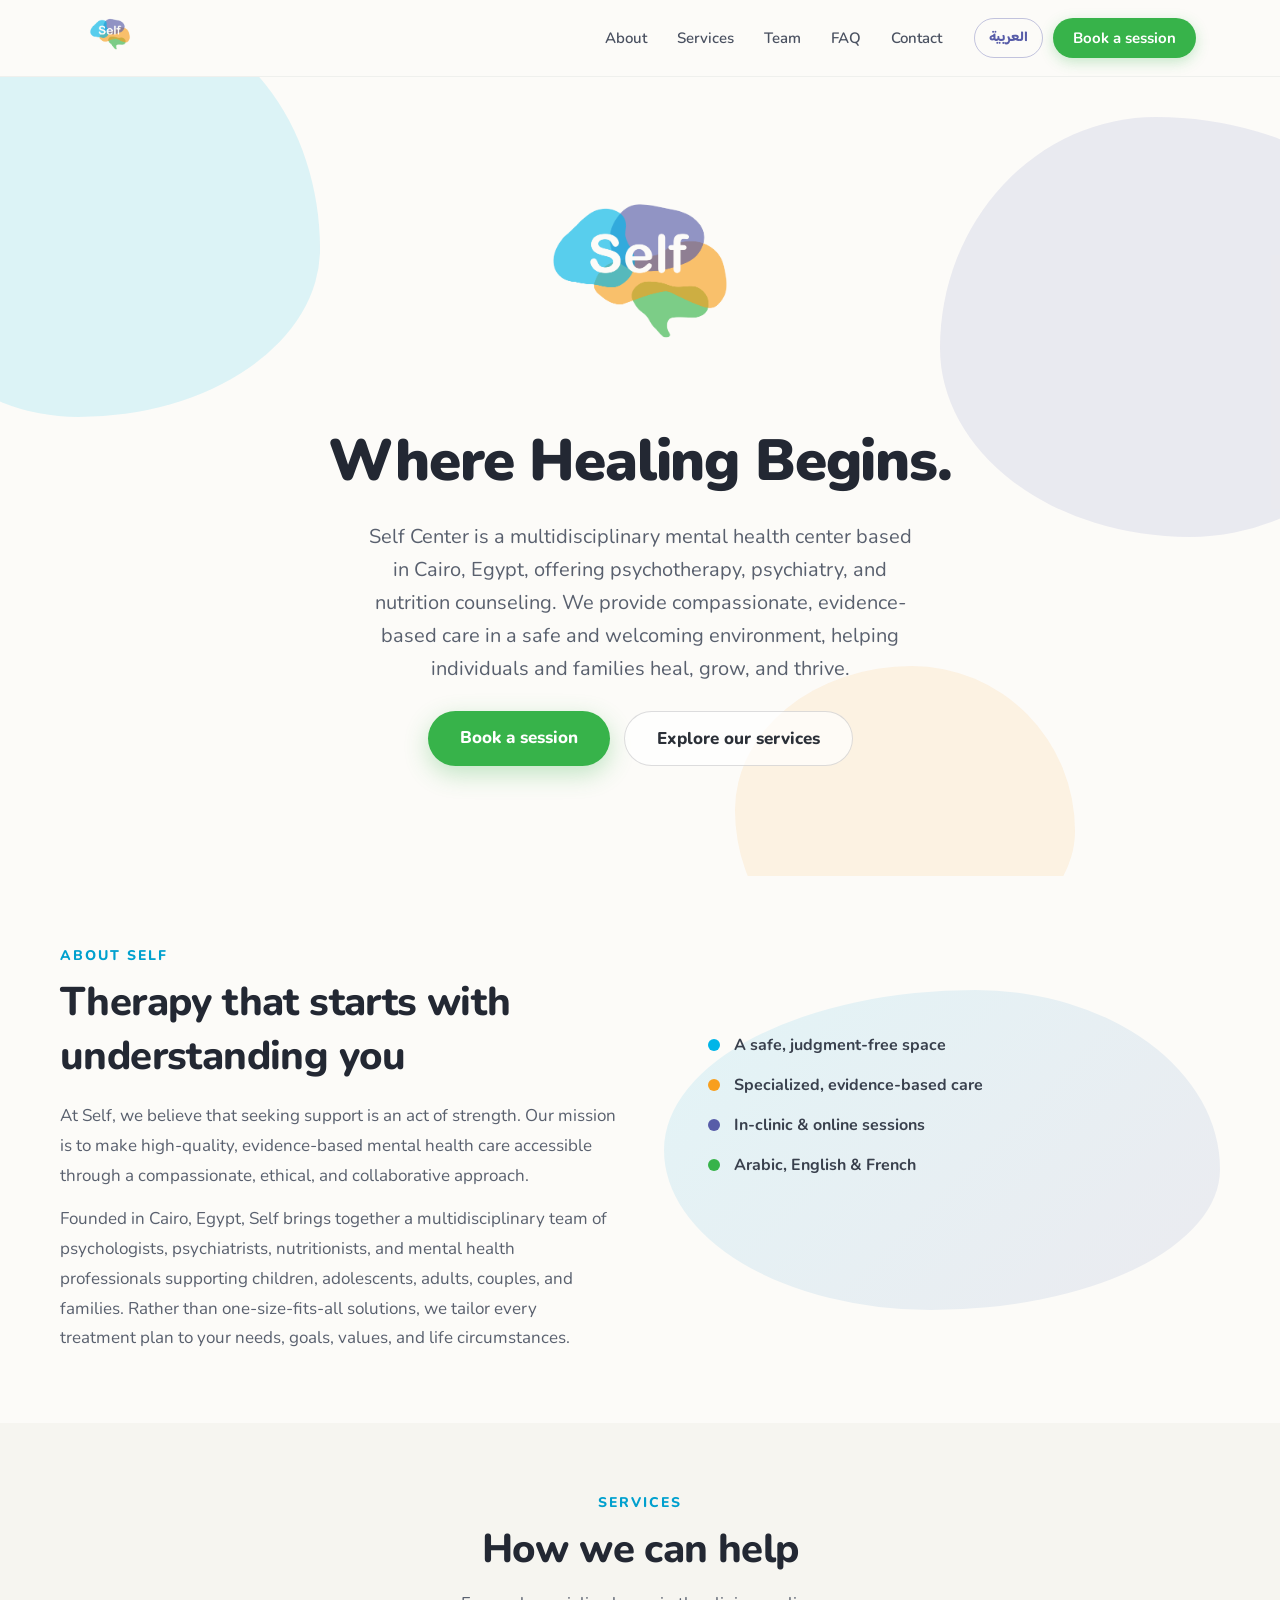
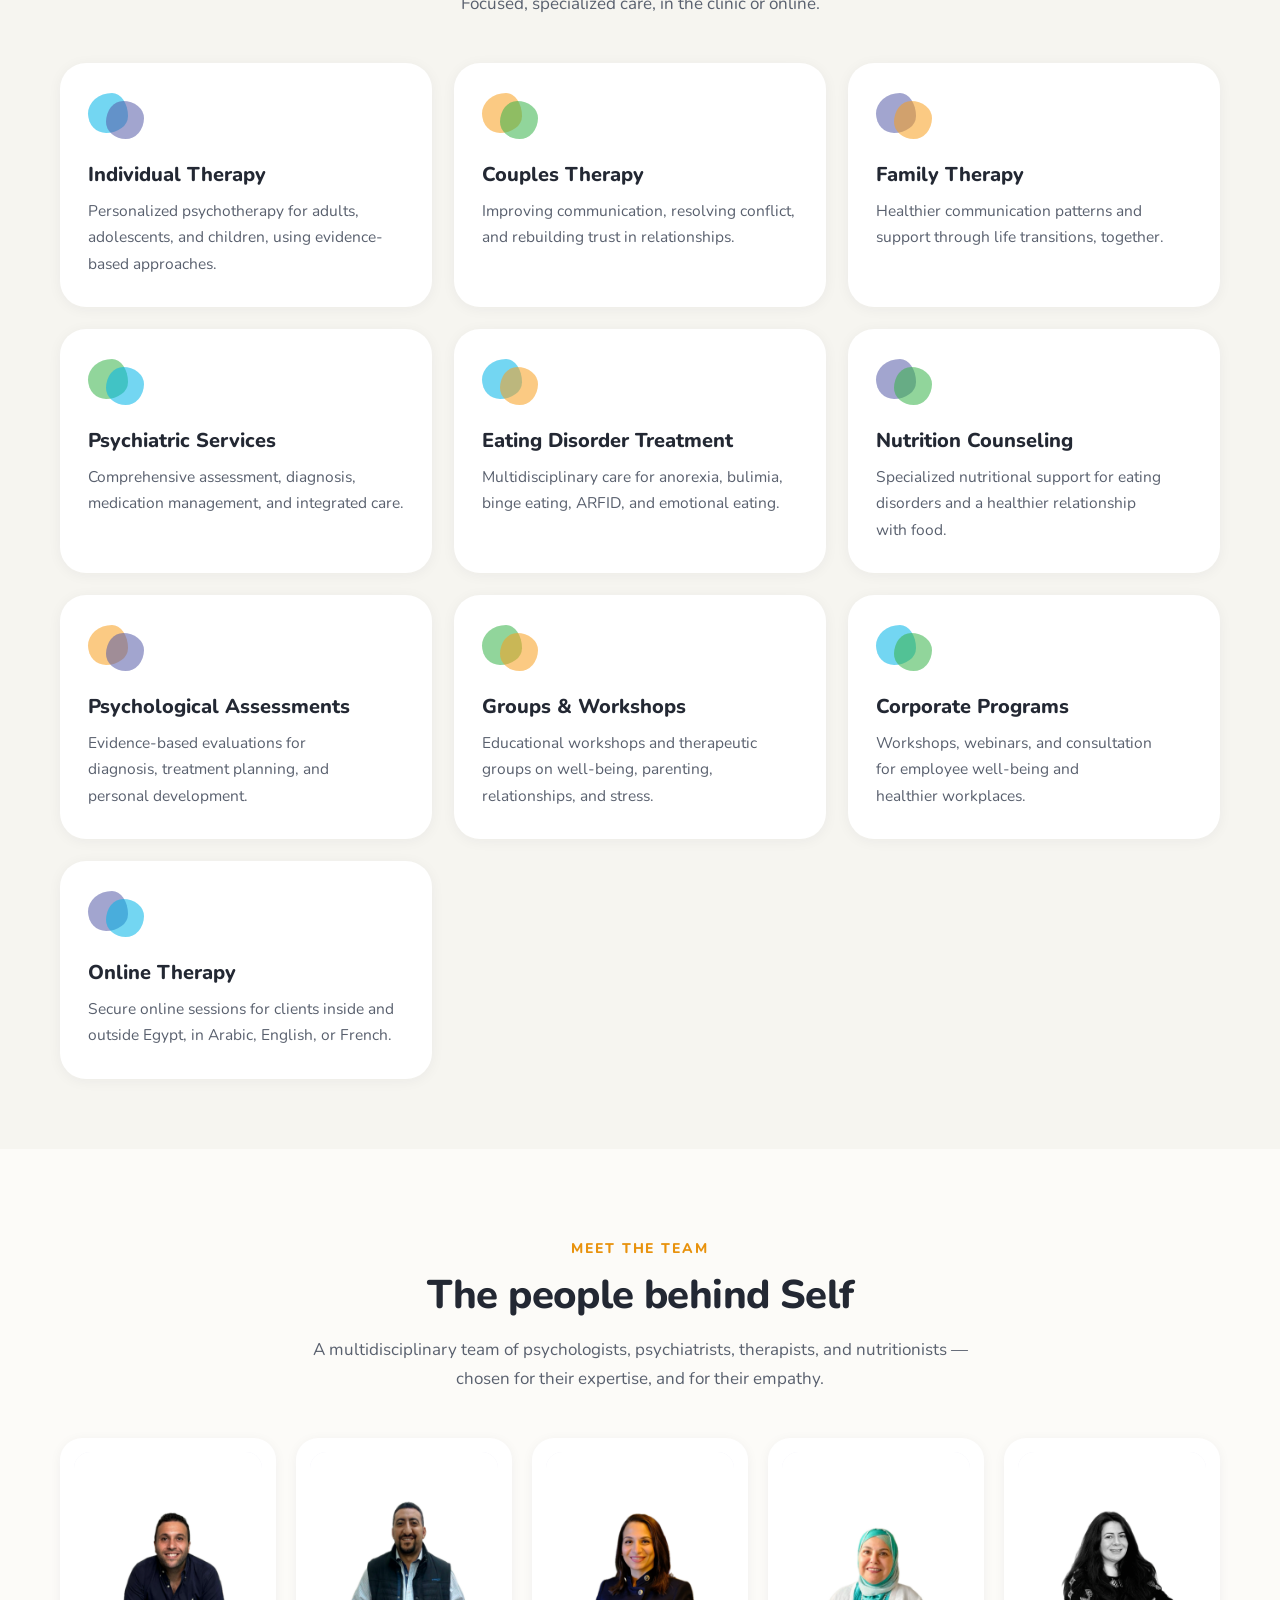
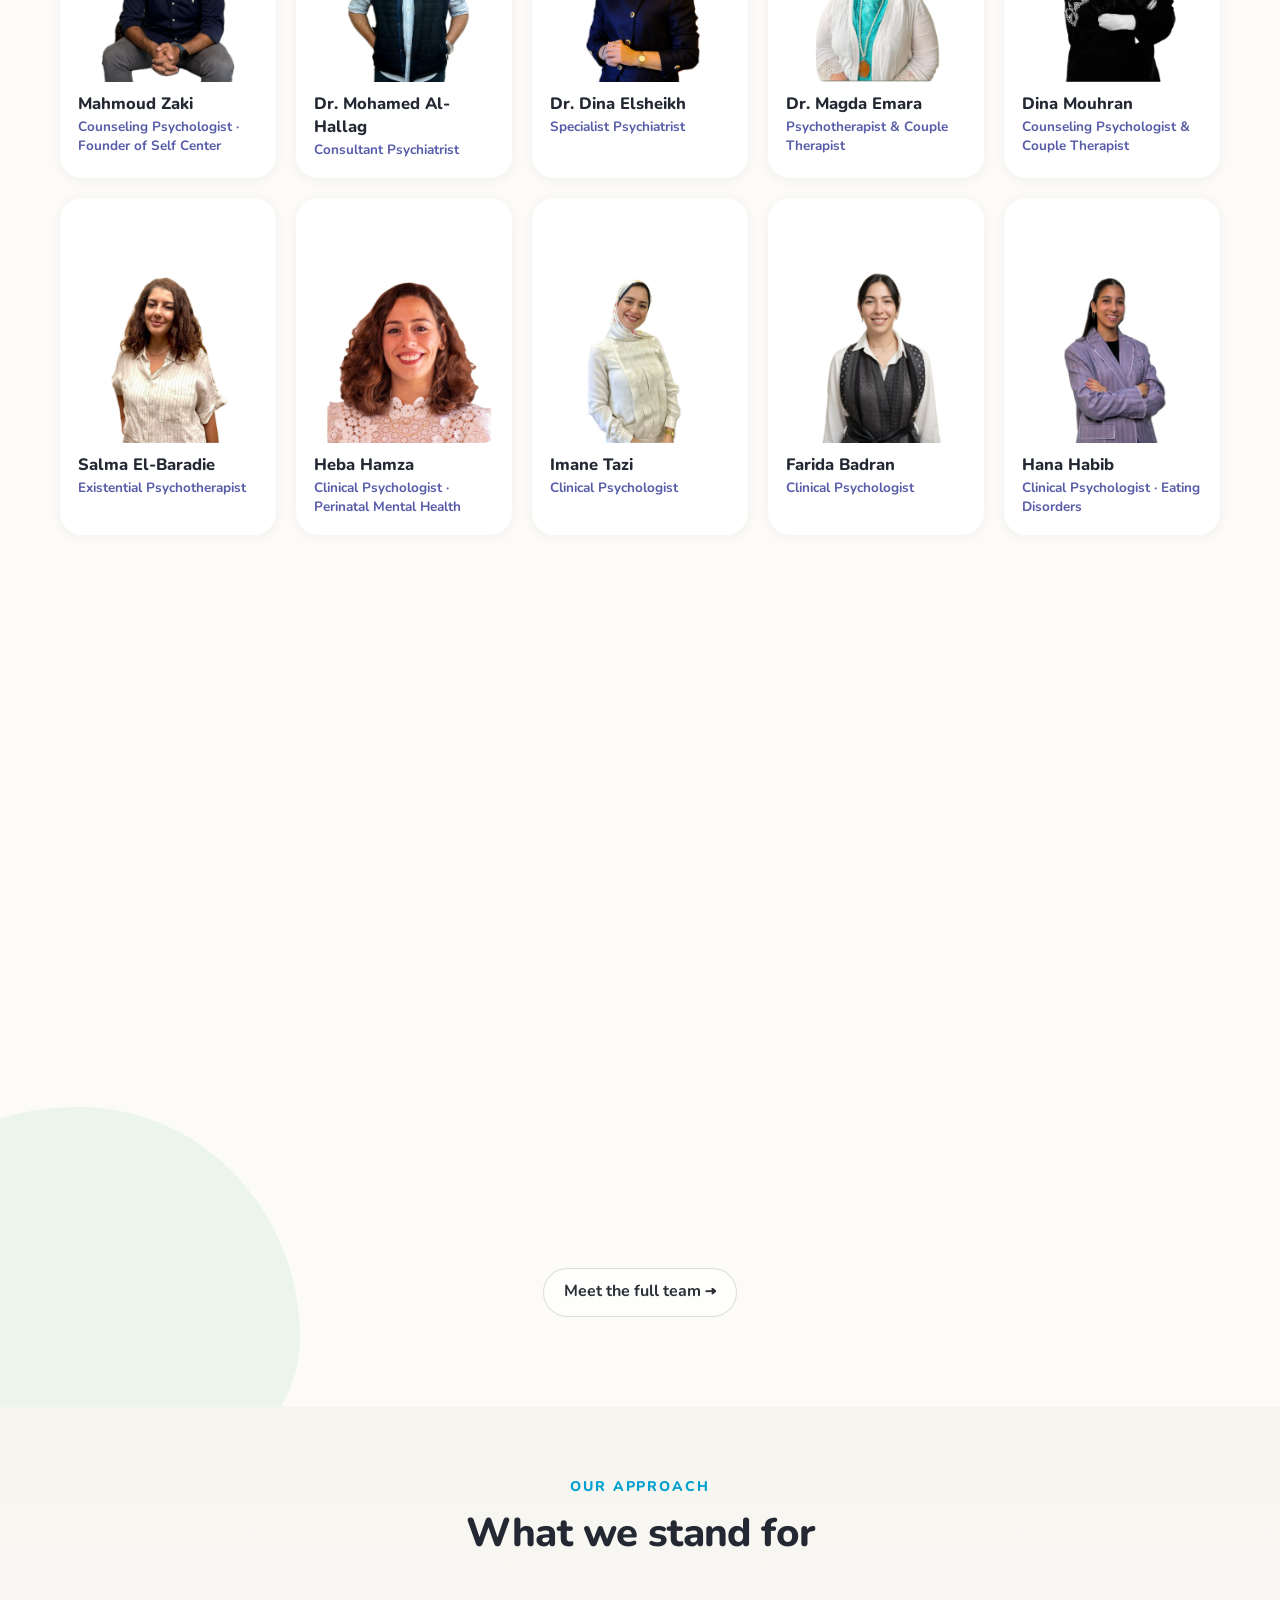
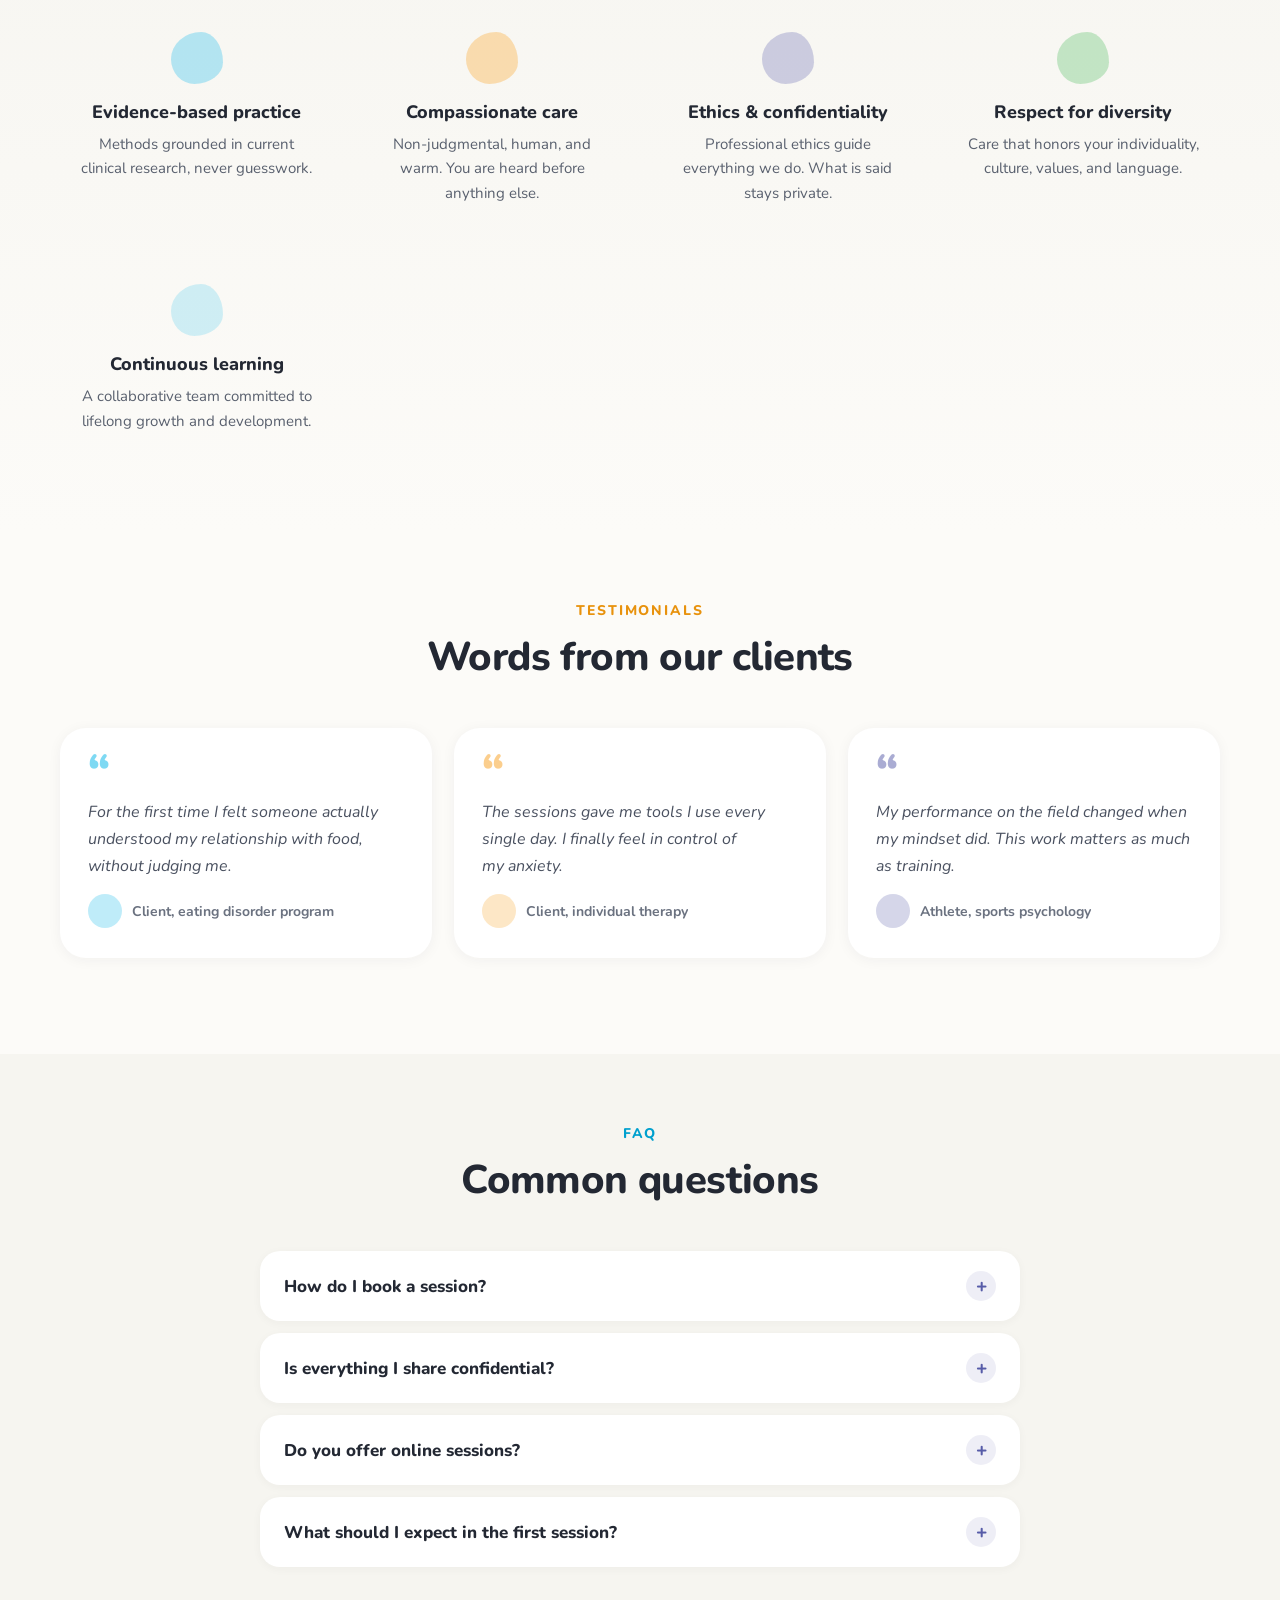
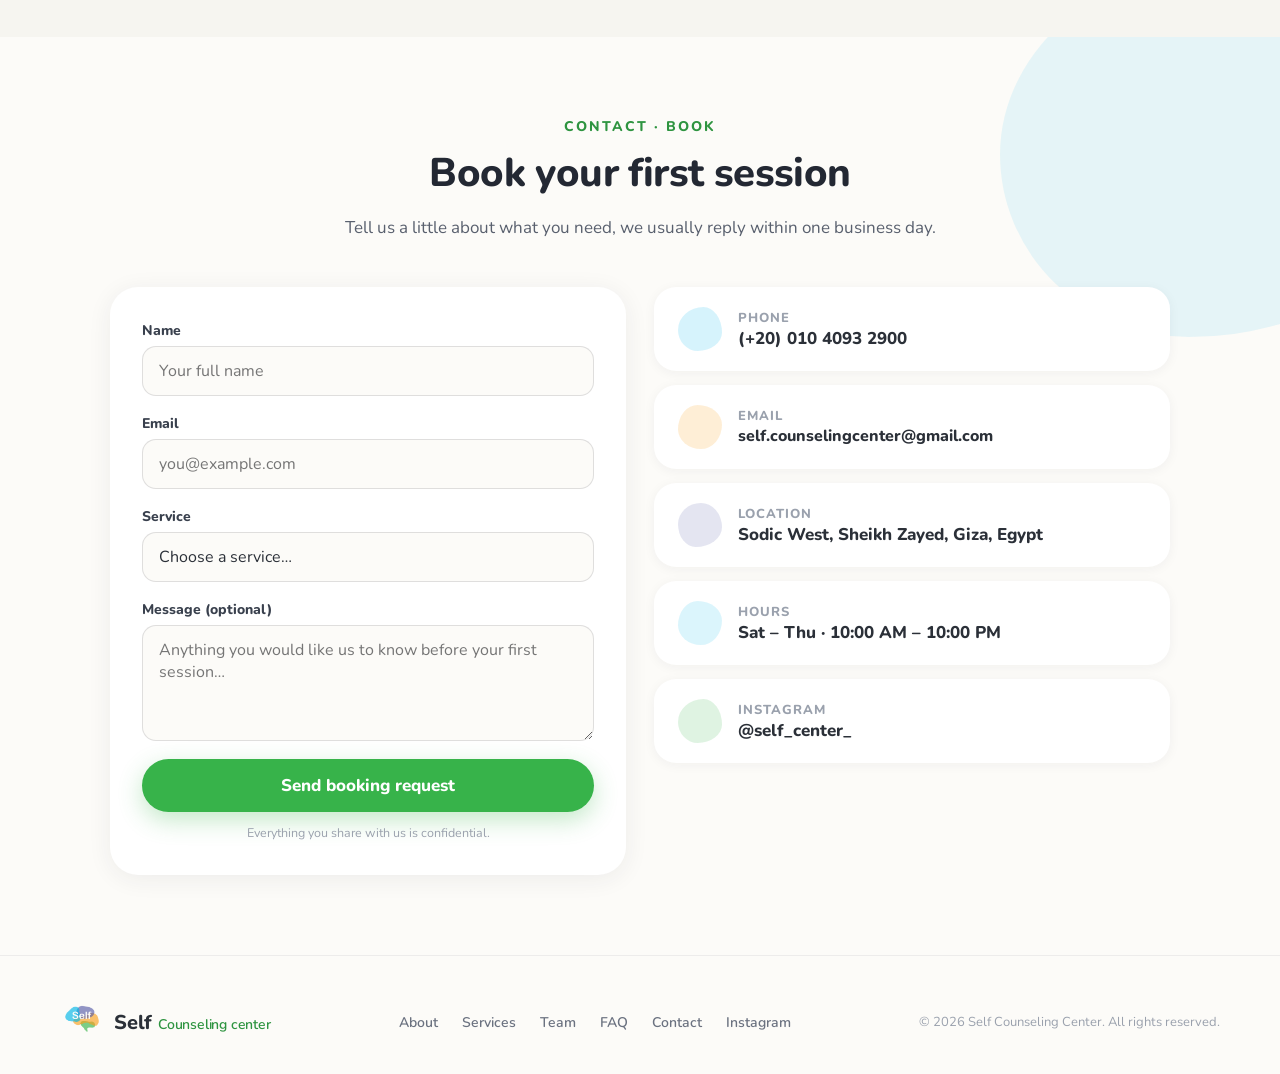
==== commit c5cb807b: "Add Dr. Dina Elsheikh and Yousef Kheir to the team Add both clinicians to the full team page (with E" ====
--- a/index.html
+++ b/index.html
@@ -195,7 +195,7 @@
   </div>
 </footer>
 
-<script src="js/i18n.js?v=3"></script>
+<script src="js/i18n.js?v=4"></script>
 <script src="js/main.js?v=3"></script>
 </body>
 </html>
--- a/css/style.css
+++ b/css/style.css
@@ -111,6 +111,7 @@
   background: rgba(255,255,255,.7);
   font-weight: 700;
   transition: border-color .2s, color .2s;
+  padding: 10px 20px;
 }
 .btn-outline:hover { border-color: rgba(87,92,168,.5); color: var(--purple); }
 .btn-lg { font-size: 17px; font-weight: 800; padding: 15px 32px; }
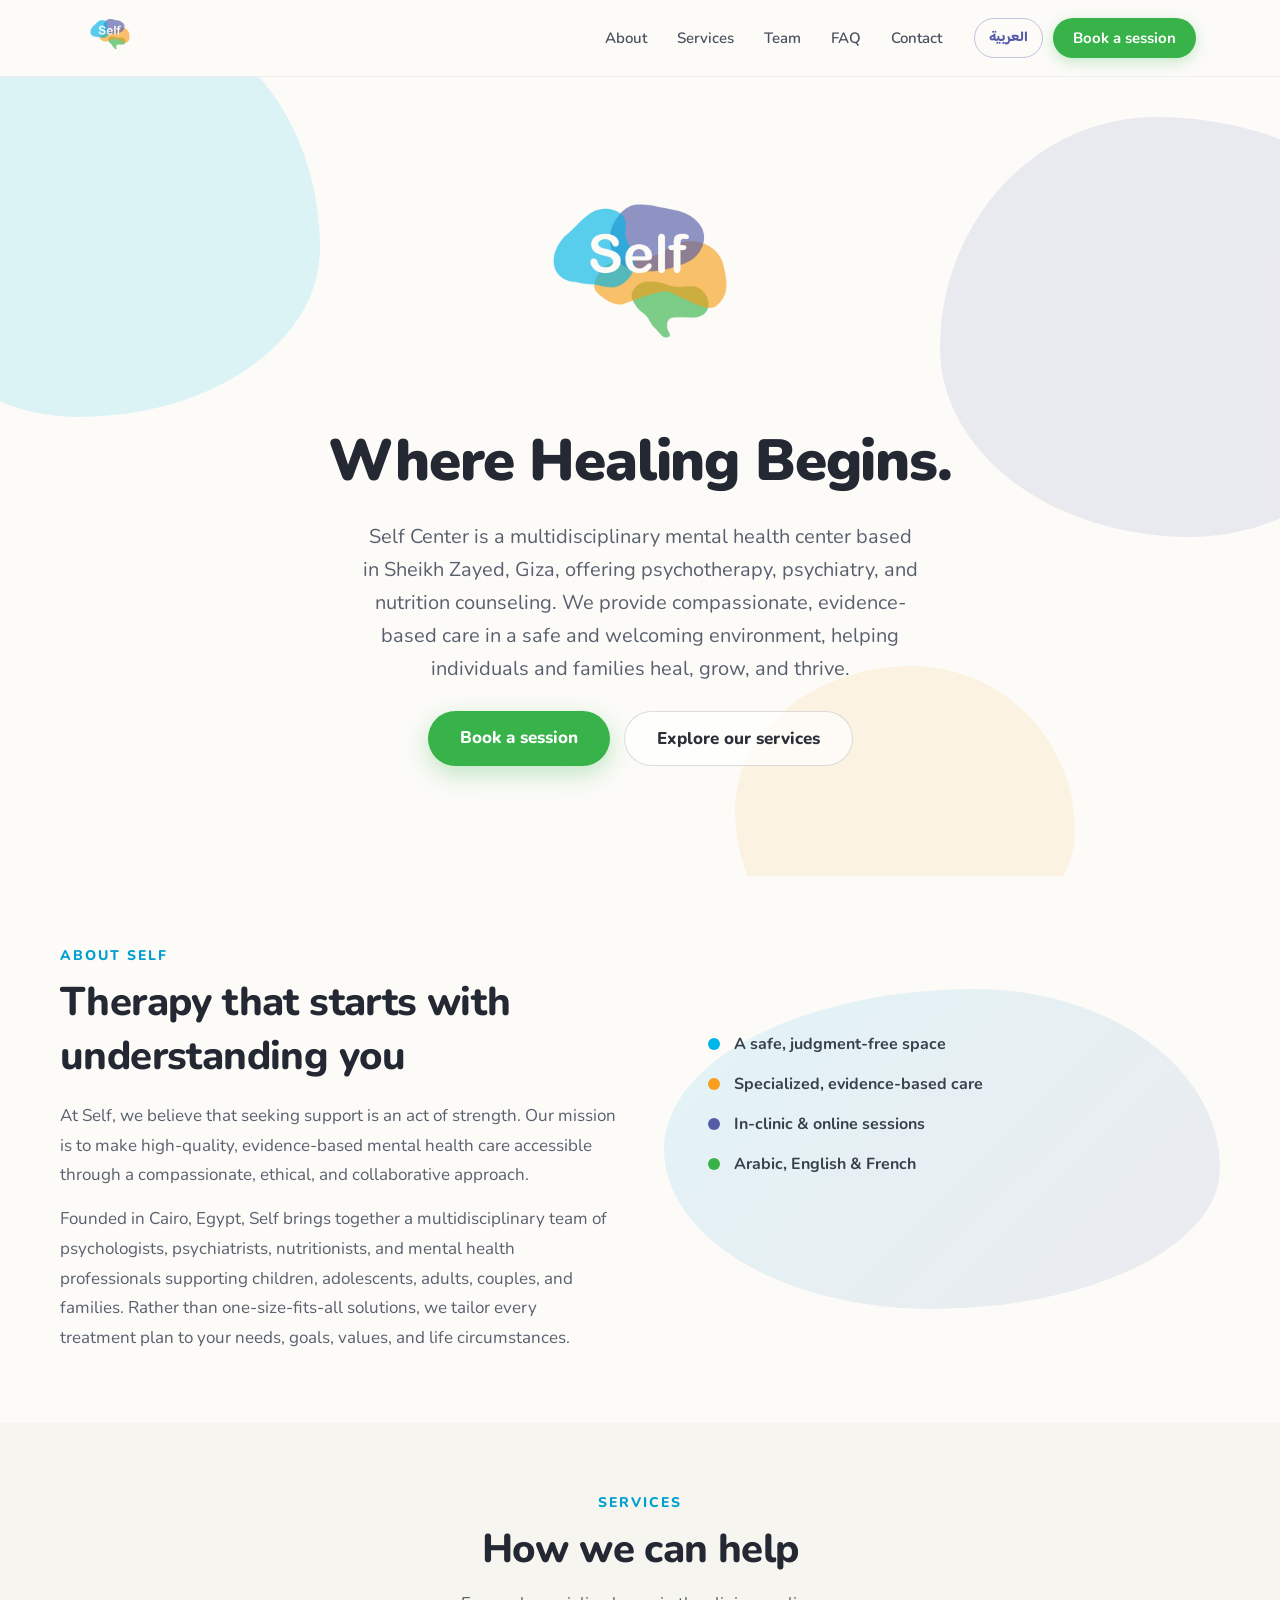
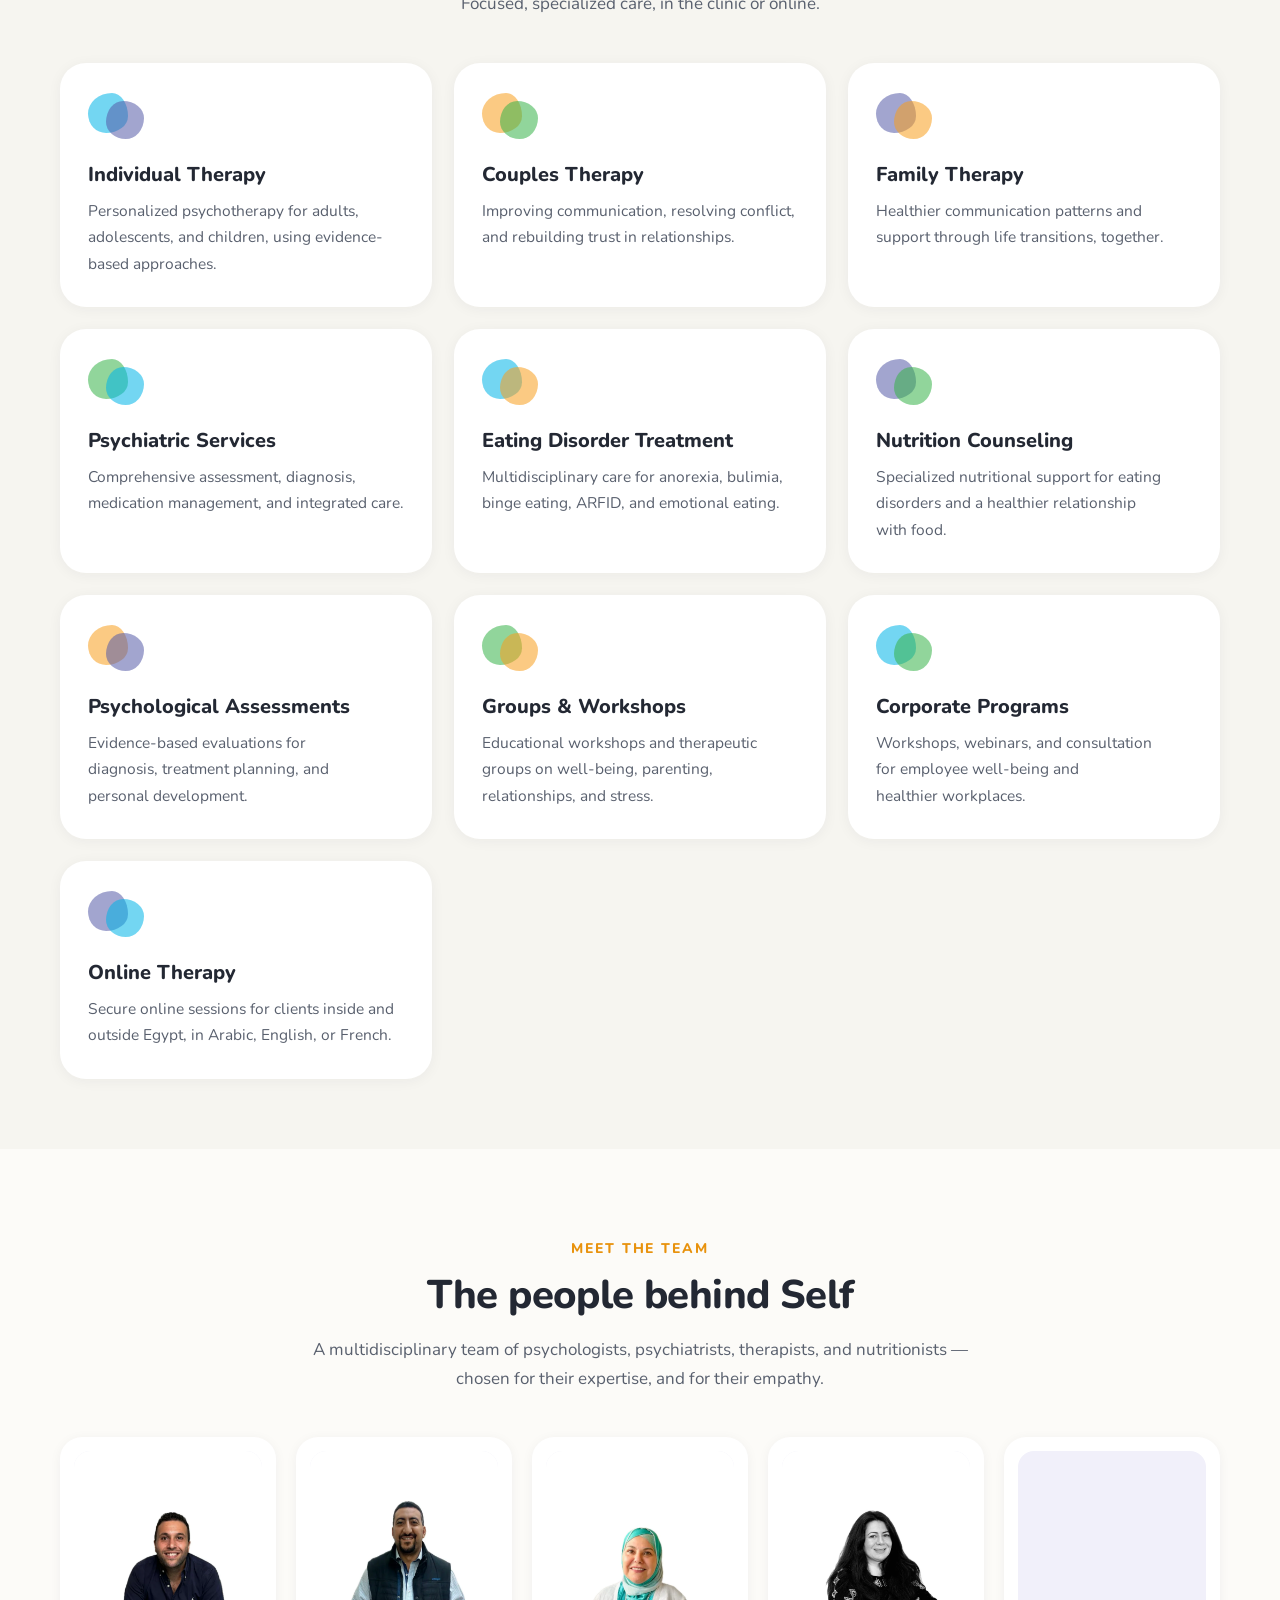
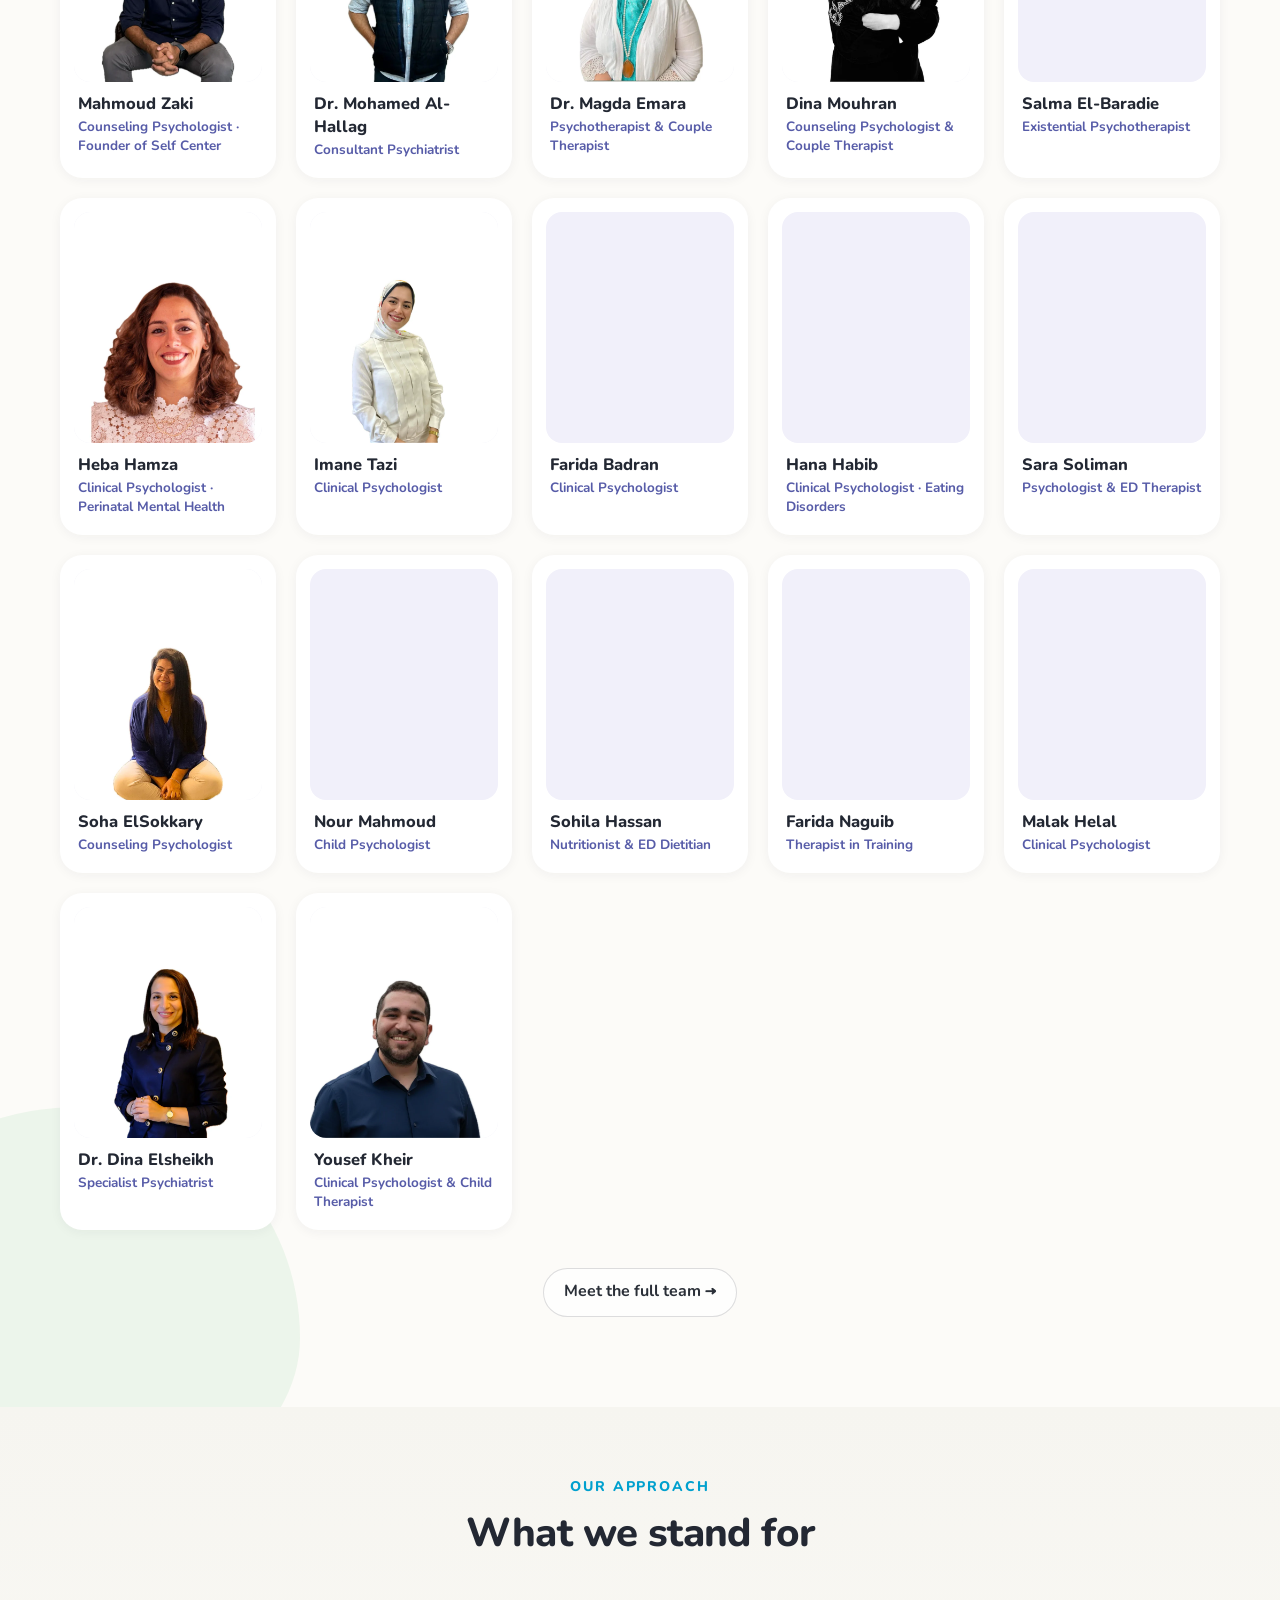
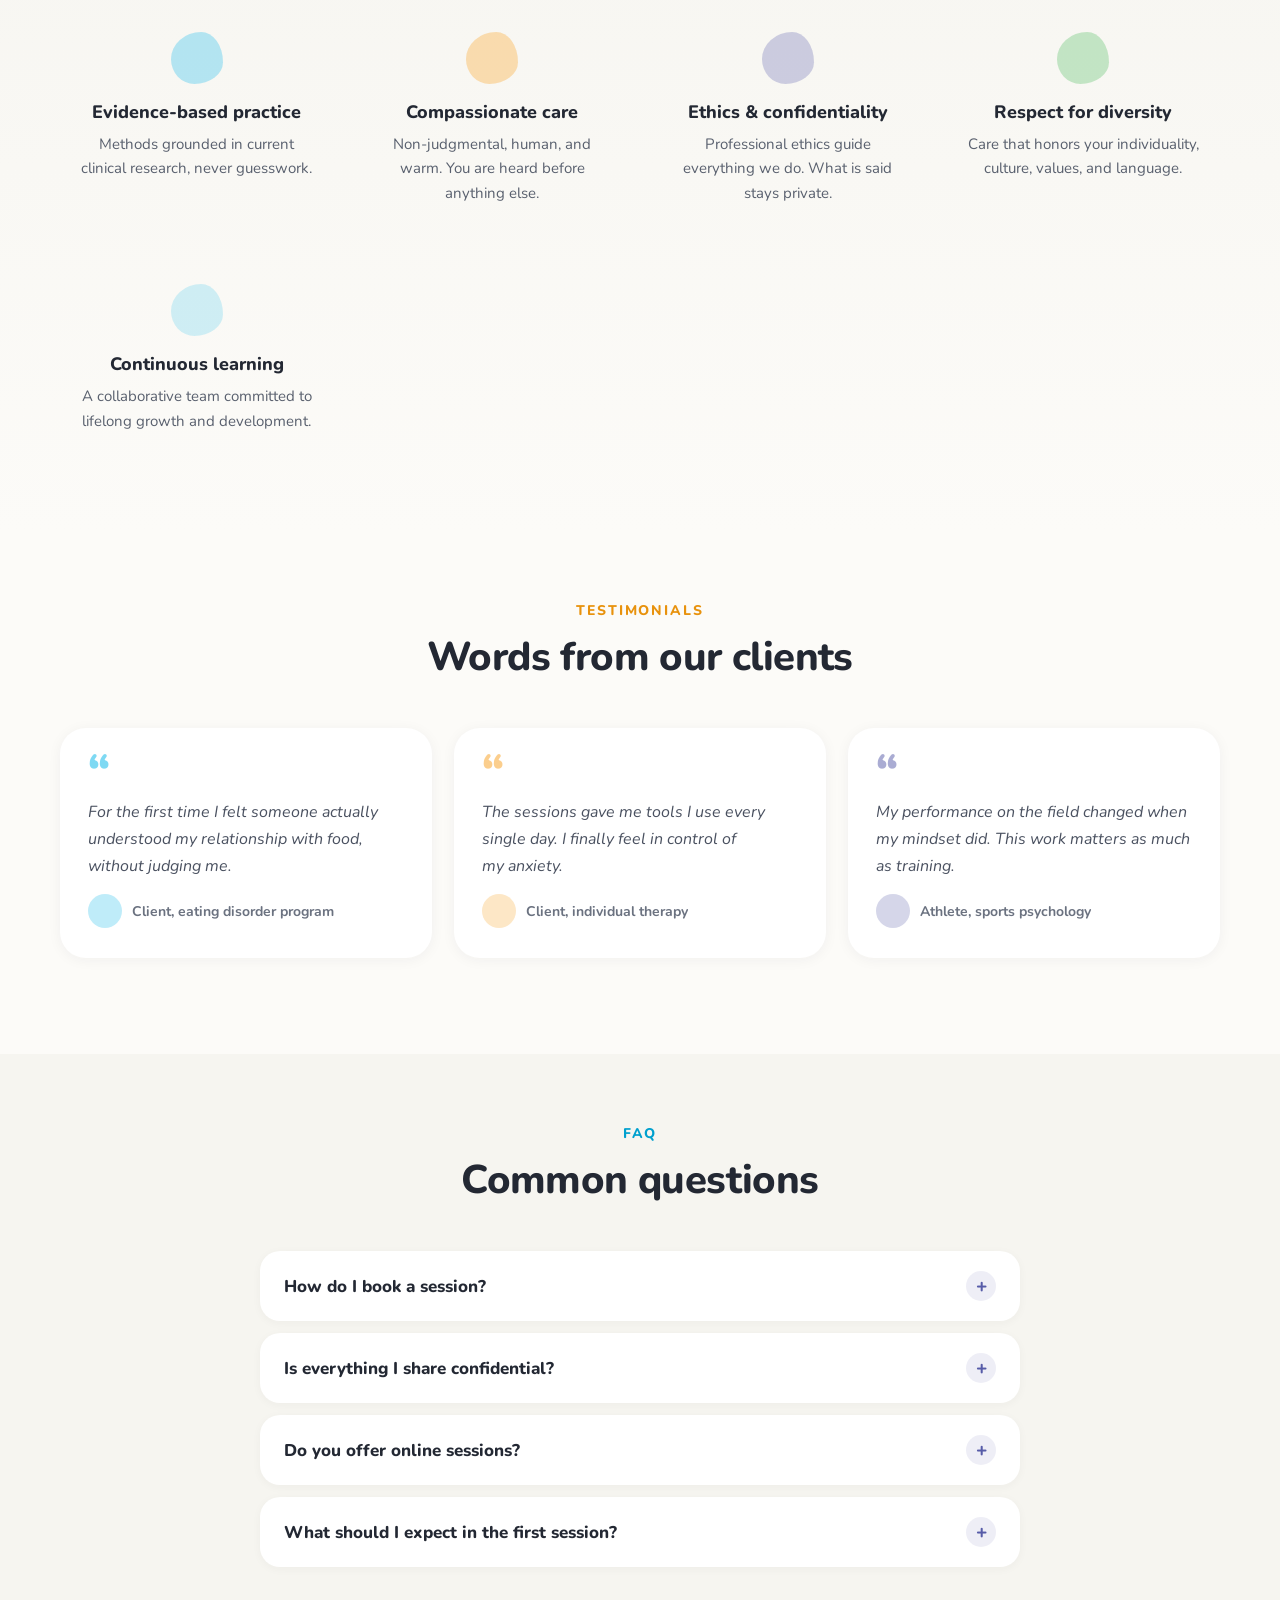
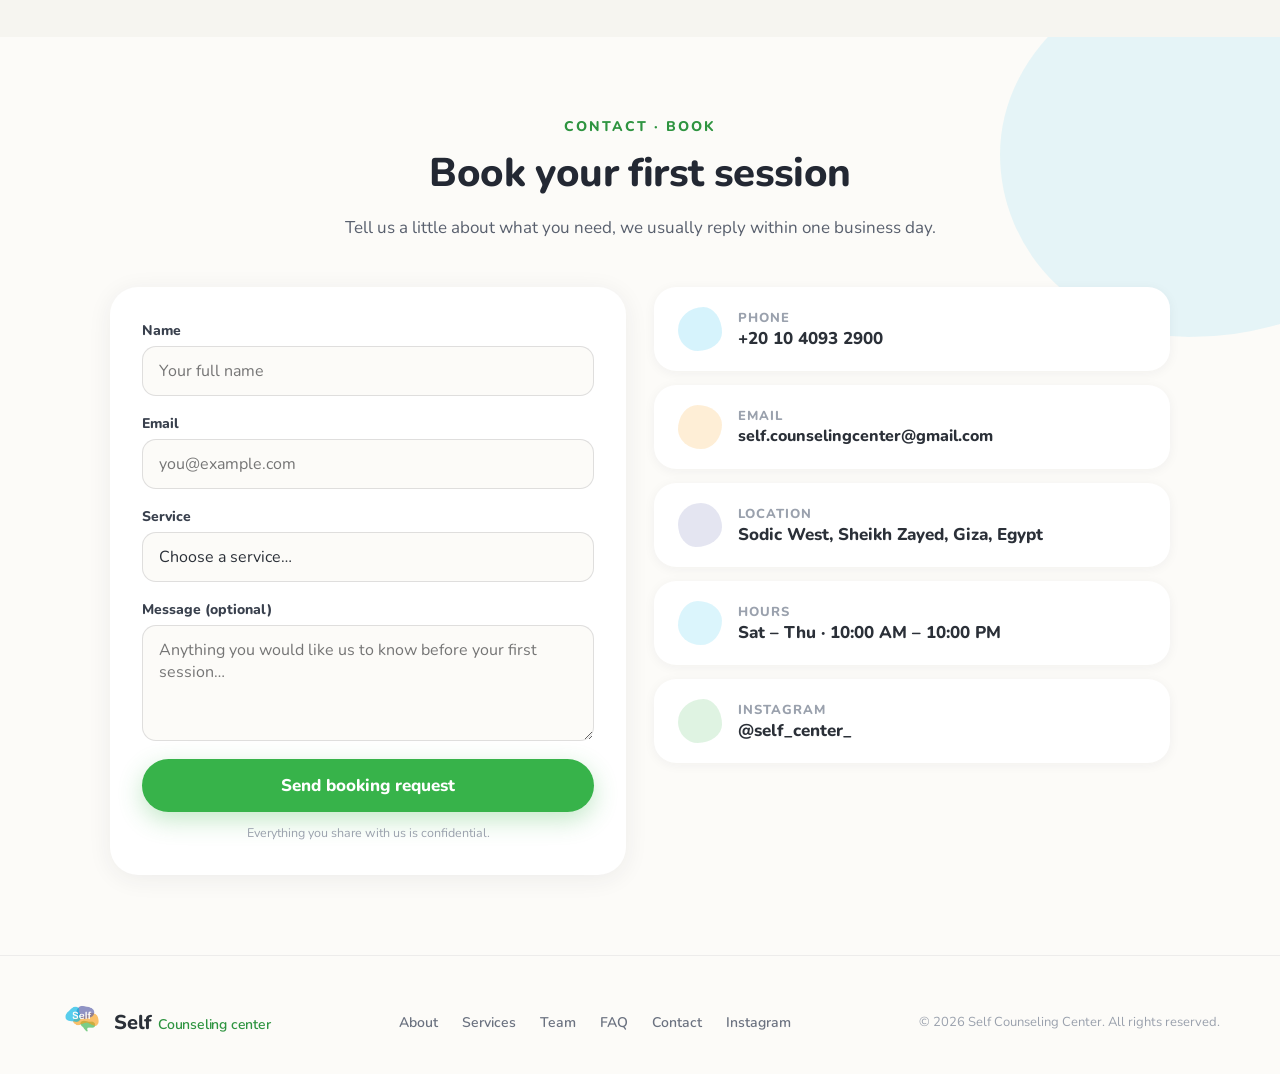
==== commit c0489c98: "SEO: metadata, structured data, crawl files, and faster images No visual or layout changes: team pag" ====
--- a/index.html
+++ b/index.html
@@ -3,9 +3,72 @@
 <head>
 <meta charset="utf-8">
 <meta name="viewport" content="width=device-width, initial-scale=1">
-<title>Self — Psychology Counseling Center</title>
-<meta name="description" content="Self is a psychology counseling center in El-Sheikh Zayed, Egypt. Individual, couples, and family therapy, psychiatry, eating-disorder treatment, and nutrition counseling.">
-<link rel="icon" href="assets/logo.png">
+<title>Self Center | Therapy &amp; Psychiatry in Sheikh Zayed, Egypt</title>
+<meta name="description" content="Therapy, psychiatry, eating-disorder care and nutrition counseling at Self Center in Sheikh Zayed, Giza, near 6th of October. In clinic or online.">
+<link rel="canonical" href="https://selfcounselingcenter.com/">
+<meta property="og:type" content="website">
+<meta property="og:site_name" content="Self Center">
+<meta property="og:title" content="Self Center | Therapy &amp; Psychiatry in Sheikh Zayed, Egypt">
+<meta property="og:description" content="Psychotherapy, psychiatry, eating-disorder care and nutrition counseling in Sheikh Zayed, Giza, in clinic or online, in Arabic, English and French.">
+<meta property="og:url" content="https://selfcounselingcenter.com/">
+<meta property="og:image" content="https://selfcounselingcenter.com/assets/logo-512.png">
+<meta property="og:image:width" content="512">
+<meta property="og:image:height" content="512">
+<meta property="og:image:alt" content="Self Center logo">
+<meta name="twitter:card" content="summary">
+<link rel="icon" type="image/png" sizes="96x96" href="assets/favicon-96.png">
+<link rel="apple-touch-icon" href="assets/apple-touch-icon.png">
+<script type="application/ld+json">
+{
+  "@context": "https://schema.org",
+  "@graph": [
+    {
+      "@type": "MedicalClinic",
+      "@id": "https://selfcounselingcenter.com/#clinic",
+      "name": "Self Center",
+      "alternateName": ["Self Counseling Center", "مركز سيلف للاستشارات النفسية"],
+      "url": "https://selfcounselingcenter.com/",
+      "logo": "https://selfcounselingcenter.com/assets/logo-512.png",
+      "image": "https://selfcounselingcenter.com/assets/logo-512.png",
+      "description": "Multidisciplinary mental health center offering individual, couples and family therapy, psychiatry, eating-disorder treatment, nutrition counseling and psychological assessments, in clinic and online.",
+      "telephone": "+201040932900",
+      "email": "self.counselingcenter@gmail.com",
+      "address": {
+        "@type": "PostalAddress",
+        "streetAddress": "Sodic West",
+        "addressLocality": "Sheikh Zayed City",
+        "addressRegion": "Giza Governorate",
+        "addressCountry": "EG"
+      },
+      "areaServed": [
+        { "@type": "City", "name": "Sheikh Zayed City" },
+        { "@type": "City", "name": "6th of October City" }
+      ],
+      "openingHoursSpecification": [
+        {
+          "@type": "OpeningHoursSpecification",
+          "dayOfWeek": ["Saturday", "Sunday", "Monday", "Tuesday", "Wednesday", "Thursday"],
+          "opens": "10:00",
+          "closes": "22:00"
+        }
+      ],
+      "medicalSpecialty": ["https://schema.org/Psychiatric", "https://schema.org/DietNutrition"],
+      "knowsLanguage": ["ar", "en", "fr"],
+      "founder": { "@type": "Person", "name": "Mahmoud Zaki" },
+      "sameAs": ["https://www.instagram.com/self_center_/"]
+    },
+    {
+      "@type": "WebSite",
+      "@id": "https://selfcounselingcenter.com/#website",
+      "url": "https://selfcounselingcenter.com/",
+      "name": "Self Center",
+      "alternateName": "Self Counseling Center",
+      "inLanguage": ["en", "ar"],
+      "publisher": { "@id": "https://selfcounselingcenter.com/#clinic" }
+    }
+  ]
+}
+</script>
 <link rel="preconnect" href="https://fonts.googleapis.com">
 <link rel="preconnect" href="https://fonts.gstatic.com" crossorigin>
 <link href="https://fonts.googleapis.com/css2?family=Nunito:wght@400;600;700;800;900&family=Baloo+Bhaijaan+2:wght@400;500;600;700&display=swap" rel="stylesheet">
@@ -16,7 +79,7 @@
 <nav class="nav" data-reveal-skip>
   <div class="nav-inner">
     <a href="#hero" class="brand">
-      <img src="assets/logo.png" alt="Self Counseling Center" class="brand-logo">
+      <img src="assets/logo-640.webp" alt="Self Center" class="brand-logo" width="640" height="640">
     </a>
     <div class="nav-links" id="navLinks"></div>
     <div class="nav-actions">
@@ -29,12 +92,13 @@
   </div>
 </nav>
 
+<main>
 <header id="hero" class="hero">
   <div class="blob blob-a"></div>
   <div class="blob blob-b"></div>
   <div class="blob blob-c"></div>
   <div class="hero-inner" data-reveal>
-    <img src="assets/logo.png" alt="Self — Counseling center" class="hero-logo">
+    <img src="assets/logo-640.webp" alt="Self Center logo" class="hero-logo" width="640" height="640" fetchpriority="high">
     <h1 id="heroTitle"></h1>
     <p id="heroSub"></p>
     <div class="hero-ctas">
@@ -161,7 +225,7 @@
       <div class="contact-info" data-reveal>
         <a href="tel:+201040932900" class="contact-card">
           <div class="contact-icon contact-icon-blue"></div>
-          <div><div class="contact-label" id="cPhoneLabel"></div><div class="contact-value" dir="ltr">(+20) 010 4093 2900</div></div>
+          <div><div class="contact-label" id="cPhoneLabel"></div><div class="contact-value" dir="ltr">+20 10 4093 2900</div></div>
         </a>
         <a href="mailto:self.counselingcenter@gmail.com" class="contact-card">
           <div class="contact-icon contact-icon-amber"></div>
@@ -183,11 +247,12 @@
     </div>
   </div>
 </section>
+</main>
 
 <footer class="footer">
   <div class="footer-inner">
     <a href="#hero" class="brand">
-      <img src="assets/logo.png" alt="Self" class="footer-logo">
+      <img src="assets/logo-640.webp" alt="" class="footer-logo" width="640" height="640" loading="lazy">
       <span class="brand-name">Self <span class="footer-wordmark" id="footerWordmark"></span></span>
     </a>
     <div class="footer-links" id="footerLinks"></div>
@@ -195,7 +260,7 @@
   </div>
 </footer>
 
-<script src="js/i18n.js?v=4"></script>
-<script src="js/main.js?v=3"></script>
+<script src="js/i18n.js?v=5"></script>
+<script src="js/main.js?v=4"></script>
 </body>
 </html>
